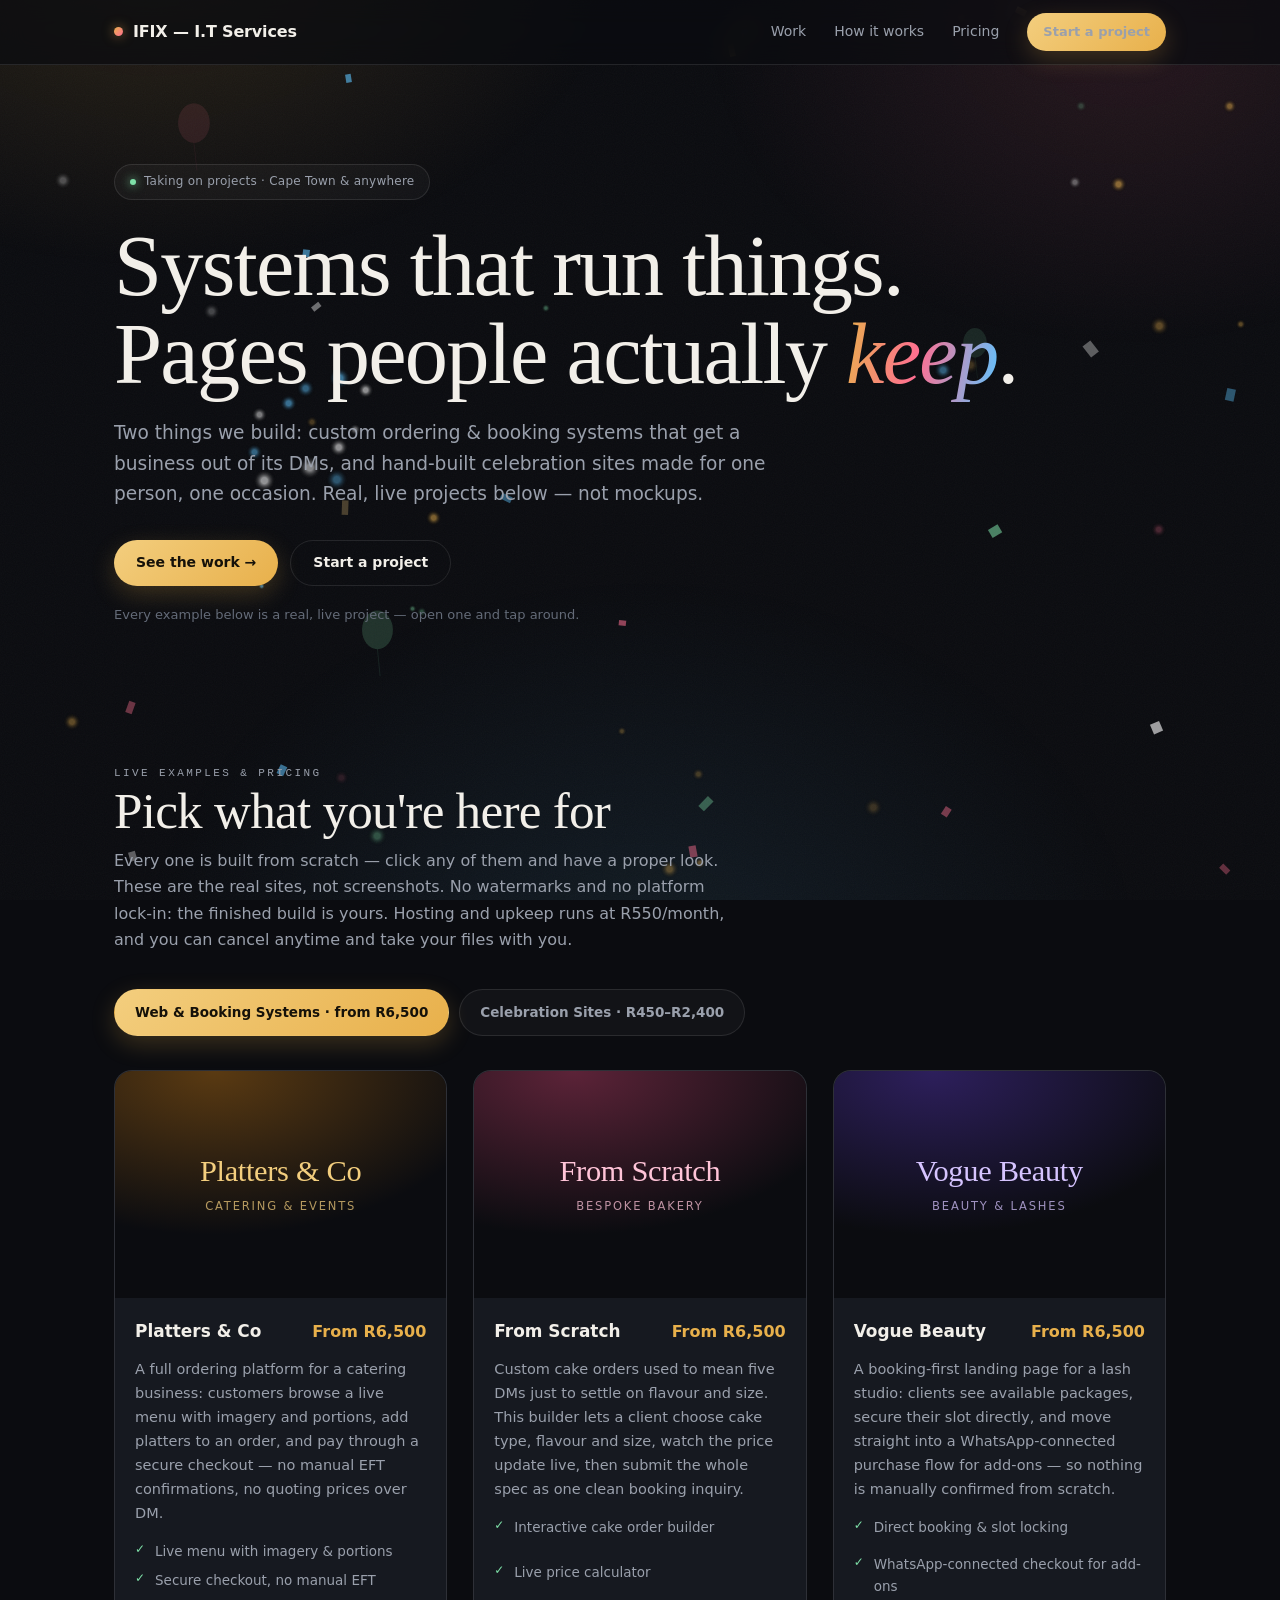
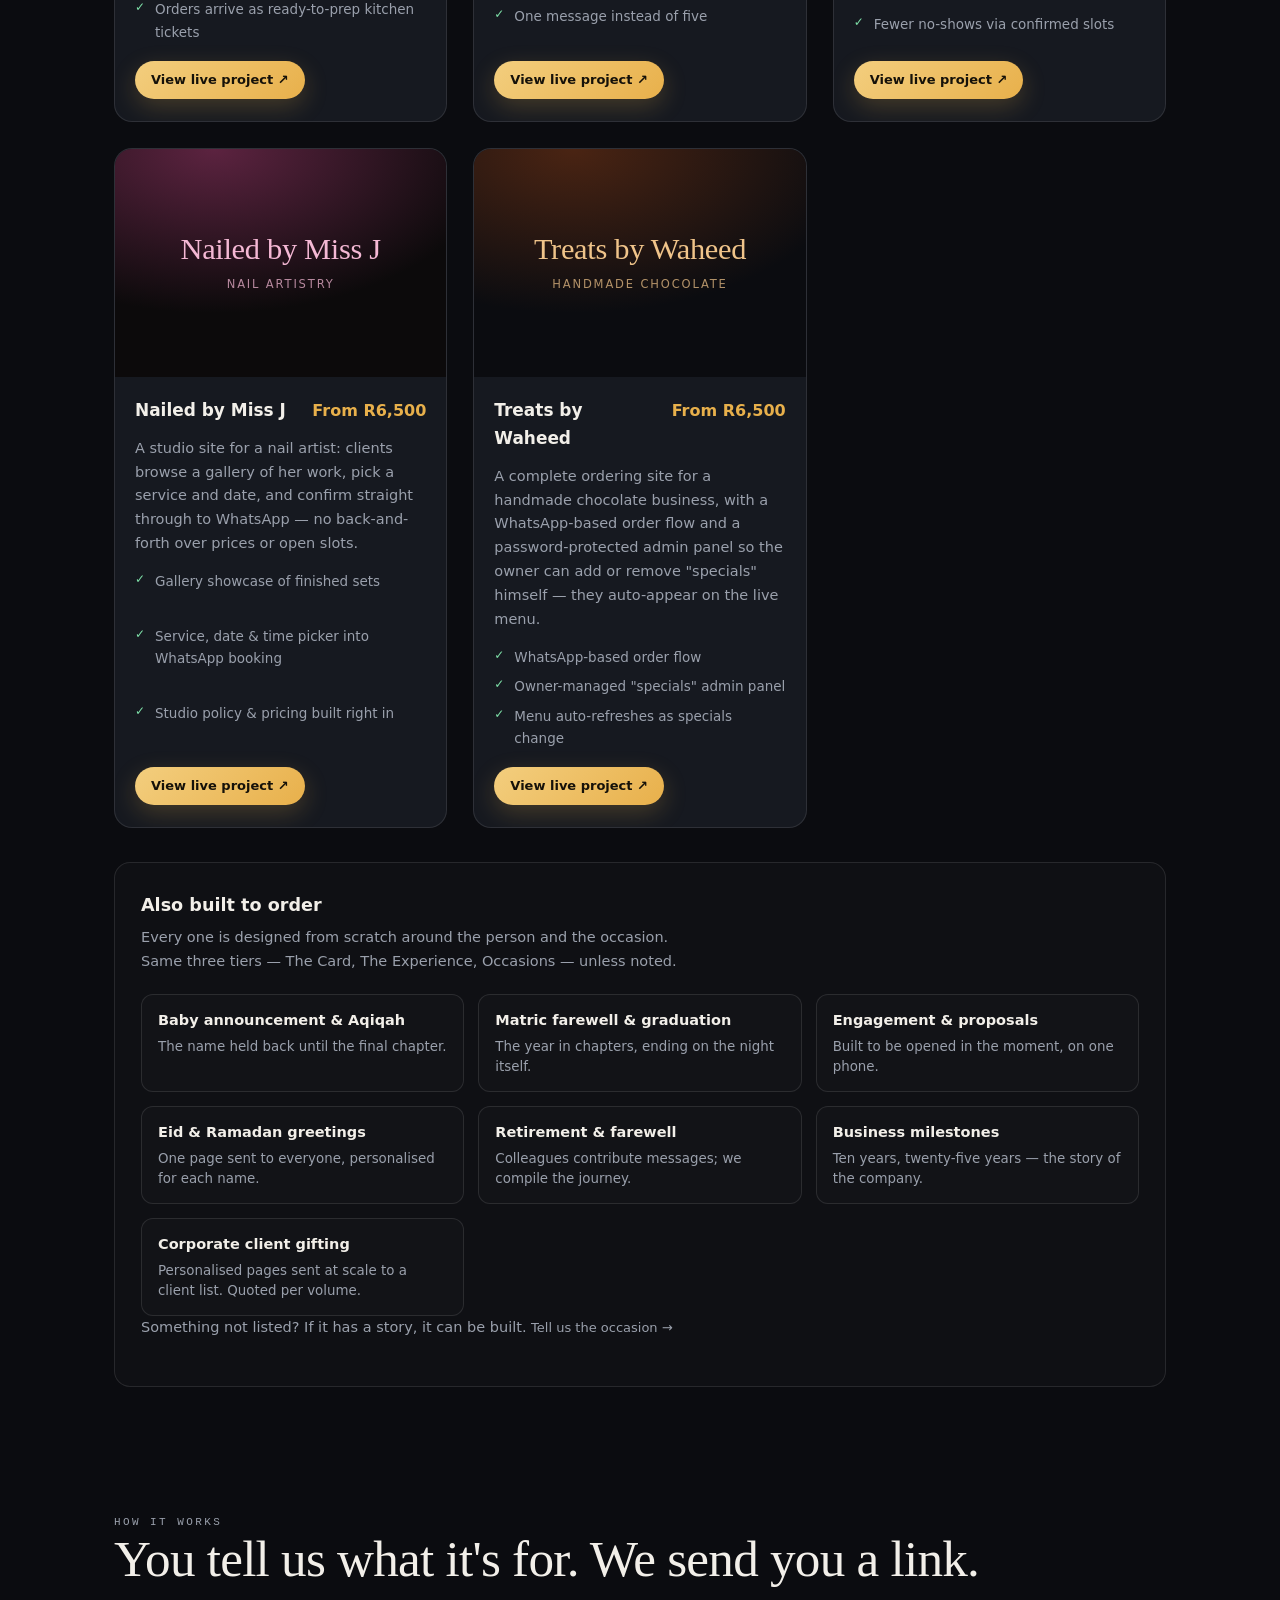
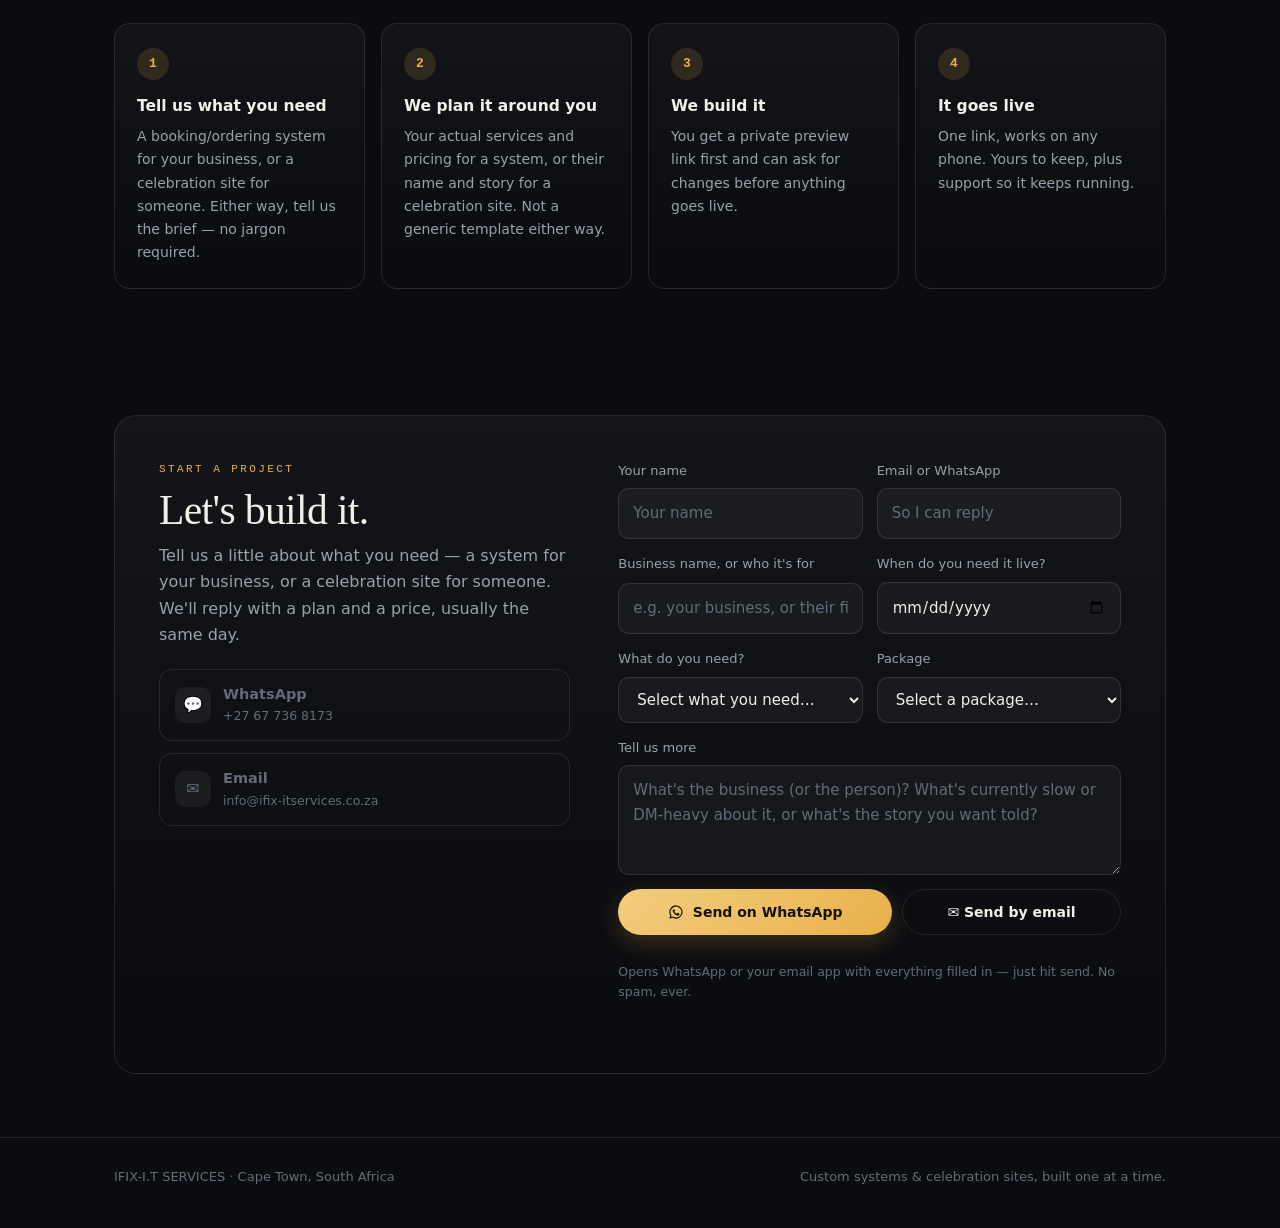
==== portfolio/index.html @ 73118251 "Rename index.html.html to index.html" ====
<!DOCTYPE html>
<html lang="en">
<head>
<meta charset="utf-8" />
<meta name="viewport" content="width=device-width, initial-scale=1, viewport-fit=cover" />
<title>Portfolio — Booking &amp; Ordering Systems | IFIX &#8212; I.T Services</title>
<meta name="description" content="Custom ordering &amp; booking systems, and hand-built digital celebration sites. Real, live projects. Cape Town &amp; anywhere." />
<meta name="theme-color" content="#0b0c10" />

<link rel="canonical" href="https://ifix-itservices.co.za/portfolio/" />
<meta name="robots" content="index, follow, max-snippet:-1, max-image-preview:large, max-video-preview:-1" />
<meta property="og:url" content="https://ifix-itservices.co.za/portfolio/" />
<meta property="og:site_name" content="IFIX - I.T Services" />
<meta property="og:locale" content="en_ZA" />
<meta property="og:image" content="https://ifix-itservices.co.za/images/og-portfolio.jpg" />
<meta property="og:image:width" content="1200" />
<meta property="og:image:height" content="630" />
<meta name="twitter:card" content="summary_large_image" />
<meta name="twitter:title" content="Portfolio — Booking &amp; Ordering Systems | IFIX - I.T Services" />
<meta name="twitter:description" content="Custom ordering/booking systems and hand-built celebration sites — real, live projects, not mockups." />
<meta name="twitter:image" content="https://ifix-itservices.co.za/images/og-portfolio.jpg" />
<meta property="og:type" content="website" />
<meta property="og:title" content="Portfolio — Booking &amp; Ordering Systems | IFIX &#8212; I.T Services" />
<meta property="og:description" content="Custom ordering/booking systems and hand-built celebration sites — real, live projects, not mockups." />
<meta name="twitter:card" content="summary_large_image" />

<style>
/* ============================================================
   PORTFOLIO — IFIX - I.T Services (web/booking systems + celebration sites)
   ============================================================ */

:root{
  --bg:      #0b0c10;
  --bg-2:    #121419;
  --panel:   #161920;
  --line:    rgba(255,255,255,.10);
  --text:    #f2efe9;
  --muted:   #9aa0ac;
  --faint:   #646b78;

  --accent:  #e8b04b;      /* warm gold  */
  --accent-2:#ff6f91;      /* pink       */
  --accent-3:#5ec4ff;      /* blue       */
  --accent-4:#7ee0a8;      /* mint       */

  --serif: "Iowan Old Style","Palatino Linotype",Palatino,Georgia,"Times New Roman",serif;
  --sans:  ui-sans-serif, system-ui, -apple-system, "Segoe UI", Roboto, "Helvetica Neue", Arial, sans-serif;
  --mono:  ui-monospace, "SF Mono", Menlo, Consolas, monospace;

  --ease:  cubic-bezier(.16,1,.3,1);
  --pad:   clamp(20px,5vw,72px);
  --maxw:  1180px;
}

*,*::before,*::after{ box-sizing:border-box }
html{ background:var(--bg); scroll-behavior:smooth; -webkit-text-size-adjust:100% }
body{
  margin:0; background:var(--bg); color:var(--text);
  font-family:var(--sans); font-size:16px; line-height:1.65;
  overflow-x:hidden;
  -webkit-font-smoothing:antialiased; -moz-osx-font-smoothing:grayscale;
}
img,svg,iframe{ display:block; max-width:100% }
a{ color:inherit; text-decoration:none }
button,input,textarea,select{ font:inherit; color:inherit }
::selection{ background:var(--accent); color:#151109 }

/* ---------- ambient ---------- */
.glowfield{
  position:fixed; inset:0; z-index:0; pointer-events:none;
  background:
    radial-gradient(760px 520px at 12% -6%,  rgba(232,176,75,.14), transparent 62%),
    radial-gradient(700px 520px at 88% 4%,   rgba(255,111,145,.11), transparent 60%),
    radial-gradient(820px 640px at 50% 108%, rgba(94,196,255,.09),  transparent 62%);
}
.grain{
  position:fixed; inset:0; z-index:0; pointer-events:none; opacity:.035;
  background-image:url("data:image/svg+xml;utf8,<svg xmlns='http://www.w3.org/2000/svg' width='160' height='160'><filter id='n'><feTurbulence type='fractalNoise' baseFrequency='.9' numOctaves='3'/></filter><rect width='160' height='160' filter='url(%23n)'/></svg>");
}
/* Looping celebration canvas.
   `contain:layout paint` + its own compositor layer means it can never trigger
   layout or paint on the page itself — scrolling stays perfectly smooth. */
#bgfx{
  position:fixed; inset:0; z-index:0; pointer-events:none;
  contain:layout paint; will-change:transform; transform:translateZ(0);
}

/* ---------- layout ---------- */
.wrap{ width:100%; max-width:var(--maxw); margin:0 auto; padding-inline:var(--pad) }
section{ position:relative; z-index:1 }

/* ---------- nav ---------- */
.nav{
  position:sticky; top:0; z-index:50;
  backdrop-filter:blur(12px); -webkit-backdrop-filter:blur(12px);
  background:rgba(11,12,16,.72); border-bottom:1px solid var(--line);
}
.nav .wrap{
  display:flex; align-items:center; justify-content:space-between;
  gap:16px; height:64px;
}
.logo{ display:flex; align-items:center; gap:10px; font-weight:600; letter-spacing:-.01em }
.logo .dot{
  width:9px; height:9px; border-radius:50%;
  background:linear-gradient(135deg,var(--accent),var(--accent-2));
  box-shadow:0 0 12px rgba(232,176,75,.6);
}
.nav nav{ display:flex; align-items:center; gap:clamp(10px,2.4vw,28px); min-width:0 }
.nav nav a{ font-size:14px; color:var(--muted); transition:color .2s; white-space:nowrap }
.nav nav a:hover{ color:var(--text) }
@media (max-width:720px){ .nav nav a.hide-sm{ display:none } }
/* very small phones: drop the text links, keep the CTA */
@media (max-width:430px){
  .nav nav a:not(.btn){ display:none }
  .nav .wrap{ height:58px }
  .logo{ font-size:14.5px }
  .btn.sm{ padding:0 14px }
}
/* the fixed ambient layers must never create scroll width */
.glowfield,.grain{ width:100vw; max-width:100%; overflow:hidden }

/* ---------- buttons ---------- */
.btn{
  display:inline-flex; align-items:center; justify-content:center; gap:9px;
  height:46px; padding:0 22px; border:0; border-radius:999px;
  font-size:14px; font-weight:600; cursor:pointer; white-space:nowrap;
  color:#151109; background:linear-gradient(135deg,#f3ce7e,var(--accent));
  box-shadow:0 8px 24px rgba(232,176,75,.22);
  transition:transform .22s var(--ease), box-shadow .22s var(--ease), filter .2s;
}
.btn:hover{ transform:translateY(-2px); box-shadow:0 14px 32px rgba(232,176,75,.3) }
.btn:active{ transform:translateY(0) }
.btn.ghost{
  color:var(--text); background:transparent; border:1px solid var(--line);
  box-shadow:none;
}
.btn.ghost:hover{ background:rgba(255,255,255,.05); border-color:rgba(255,255,255,.24) }
.btn.sm{ height:38px; padding:0 16px; font-size:13px }
.btn[disabled]{ opacity:.5; pointer-events:none }

/* ---------- hero ---------- */
.hero{ padding:clamp(56px,11vh,120px) 0 clamp(40px,7vh,80px) }
.pill{
  display:inline-flex; align-items:center; gap:8px; margin-bottom:22px;
  padding:7px 15px; border-radius:999px; border:1px solid var(--line);
  background:rgba(255,255,255,.03);
  font-size:12px; letter-spacing:.02em; color:var(--muted);
}
.pill i{
  width:6px; height:6px; border-radius:50%; background:var(--accent-4);
  box-shadow:0 0 10px var(--accent-4); animation:blip 2.4s ease-in-out infinite;
}
@keyframes blip{ 0%,100%{opacity:.5} 50%{opacity:1} }

h1{
  margin:0 0 20px; font-family:var(--serif); font-weight:400;
  font-size:clamp(2.5rem,7.4vw,5.4rem); line-height:1.02; letter-spacing:-.02em;
}
h1 em{
  font-style:italic;
  background:linear-gradient(100deg,var(--accent) 0%,var(--accent-2) 48%,var(--accent-3) 100%);
  -webkit-background-clip:text; background-clip:text; color:transparent;
}
.sub{ max-width:56ch; margin:0 0 30px; color:var(--muted); font-size:clamp(1rem,2.1vw,1.16rem) }
.hero-cta{ display:flex; gap:12px; flex-wrap:wrap; align-items:center }
.hero-note{ margin-top:18px; font-size:13px; color:var(--faint) }

/* ---------- section heads ---------- */
.shead{ margin-bottom:clamp(26px,4vh,44px) }
.kicker{
  margin:0 0 10px; font-family:var(--mono); font-size:11px;
  letter-spacing:.22em; text-transform:uppercase; color:var(--accent);
}
h2{
  margin:0 0 10px; font-family:var(--serif); font-weight:400;
  font-size:clamp(1.9rem,4.6vw,3.2rem); line-height:1.08; letter-spacing:-.015em;
}
.shead p{ margin:0; max-width:60ch; color:var(--muted) }

/* ---------- work grid ---------- */
.work{ padding:clamp(40px,7vh,80px) 0 }
.grid{
  display:grid; gap:clamp(16px,2.4vw,26px);
  grid-template-columns:repeat(auto-fit,minmax(280px,1fr));
}
.card{
  position:relative; display:flex; flex-direction:column;
  border:1px solid var(--line); border-radius:18px; overflow:hidden;
  background:var(--panel);
  transition:transform .35s var(--ease), border-color .35s, box-shadow .35s;
}
.card:hover{
  transform:translateY(-5px); border-color:rgba(255,255,255,.2);
  box-shadow:0 22px 50px rgba(0,0,0,.45);
}
.thumb{
  position:relative; aspect-ratio:16/11; overflow:hidden;
  display:grid; place-items:center; text-align:center; padding:22px;
}
.thumb .tt{
  font-family:var(--serif); font-size:clamp(1.3rem,3vw,1.9rem);
  line-height:1.15; letter-spacing:-.01em;
}
.thumb .ts{ margin-top:8px; font-size:11.5px; letter-spacing:.16em; text-transform:uppercase; opacity:.72 }
/* per-theme thumbnails */
.t-midnight{ background:radial-gradient(120% 100% at 30% 0%,#3b2a63,#0a0a12 70%); color:#f6e7bd }
.t-golden{
  background:linear-gradient(180deg,#2a1a4d 0%,#6b3268 34%,#e0656f 62%,#ffa15c 82%,#ffd98a 100%);
  color:#fff6e6;
}

.cbody{ padding:20px 20px 22px; display:flex; flex-direction:column; gap:12px; flex:1 }
.cbody h3{ margin:0; font-size:1.06rem; font-weight:600 }
.cbody p{ margin:0; color:var(--muted); font-size:14.5px }

/* price header on each card */
.chead{ display:flex; align-items:baseline; justify-content:space-between; gap:12px }
.cprice{
  font-family:var(--serif); font-size:1.85rem; line-height:1; white-space:nowrap;
  background:linear-gradient(135deg,#f3ce7e,var(--accent));
  -webkit-background-clip:text; background-clip:text; color:transparent;
}

/* what you get */
.cinc{ margin:2px 0 0; padding:0; list-style:none; display:grid; gap:7px; flex:1 }
.cinc li{ position:relative; padding-left:20px; font-size:13.5px; color:var(--muted) }
.cinc li::before{
  content:"✓"; position:absolute; left:0; top:0; color:var(--accent-4); font-size:12px;
}

/* featured card */
.card.feature{ border-color:rgba(232,176,75,.40) }
.card.feature .cbody{
  background:linear-gradient(180deg,rgba(232,176,75,.07),transparent 60%);
}
.cbadge{
  position:absolute; top:12px; right:12px; z-index:2;
  padding:5px 12px; border-radius:999px; font-size:11px; font-weight:600;
  color:#151109; background:linear-gradient(135deg,#f3ce7e,var(--accent));
  box-shadow:0 4px 14px rgba(0,0,0,.3);
}
.tags{ display:flex; flex-wrap:wrap; gap:6px }
.tag{
  font-size:11px; padding:4px 10px; border-radius:999px;
  border:1px solid var(--line); color:var(--faint);
}
.cfoot{ display:flex; gap:14px; align-items:center; margin-top:6px; flex-wrap:wrap }
.tlink{
  font-size:13px; font-weight:500; color:var(--muted);
  transition:color .2s var(--ease);
}
.tlink:hover{ color:var(--accent) }

/* emerald thumbnail */
.occasions{ margin-top:34px; padding:28px 26px 26px; border:1px solid var(--line,#23262d);
  border-radius:16px; background:rgba(255,255,255,.02) }
.occasions h3{ margin:0 0 6px; font-size:1.1rem; font-weight:650 }
.occasions > p{ margin:0 0 20px; color:var(--muted); font-size:14.5px; max-width:62ch }
.occ-grid{ display:grid; grid-template-columns:repeat(3,1fr); gap:14px }
@media (max-width:900px){ .occ-grid{ grid-template-columns:1fr 1fr } }
@media (max-width:620px){ .occ-grid{ grid-template-columns:1fr } }
.occ{ padding:14px 16px; border:1px solid var(--line,#23262d); border-radius:12px;
  background:rgba(255,255,255,.015); transition:border-color .25s ease, transform .25s ease }
.occ:hover{ border-color:#c9a227; transform:translateY(-2px) }
.occ b{ display:block; font-size:14.5px; font-weight:600; margin-bottom:4px }
.occ span{ display:block; color:var(--muted); font-size:13.4px; line-height:1.5 }
.occ-note{ margin:20px 0 0; font-size:14px; color:var(--muted) }

.t-journey{
  background:linear-gradient(165deg,#0a1620 0%,#123044 40%,#2c6b7a 68%,#e8d9a8 100%);
  color:#eaf4f2;
}
.t-tribute{
  background:radial-gradient(120% 100% at 30% 0%,#2b2f45,#0a0b10 74%);
  color:#dfe4f0;
}

.t-nikah{
  background:linear-gradient(165deg,#0d1f1a 0%,#123a2e 38%,#1f5c46 62%,#c9a227 100%);
  color:#f7ecd2;
}

.t-emerald{
  background:radial-gradient(120% 100% at 30% 0%,#14584a,#05201c 72%);
  color:#f0d79a;
}

/* web/booking-system case thumbnails */
.t-platters{ background:radial-gradient(120% 100% at 30% 0%,#5a3a12,#0b0c10 72%); color:#f3ce7e }
.t-scratch{  background:radial-gradient(120% 100% at 30% 0%,#5c2338,#0b0c10 72%); color:#ffc4d8 }
.t-vogue{    background:radial-gradient(120% 100% at 30% 0%,#2d1f5c,#0b0c10 72%); color:#d6c4ff }
.t-nailedbymissj{ background:radial-gradient(120% 100% at 30% 0%,#5c2340,#0c0a0b 72%); color:#f4b8d4 }
.t-waheed{   background:radial-gradient(120% 100% at 30% 0%,#4a2413,#0b0c10 72%); color:#f0c48a }

/* price badge used on custom-quote cards (no fixed number) */
.cprice.quote{ font-family:var(--sans); font-size:1rem; font-weight:600; -webkit-text-fill-color:initial; background:none; color:var(--accent) }

/* ---------- work filter tabs ---------- */
.filters{ display:flex; gap:10px; flex-wrap:wrap; margin:26px 0 34px }
.ftab{
  padding:11px 20px; border-radius:999px; border:1px solid var(--line);
  background:rgba(255,255,255,.03); color:var(--muted);
  font-size:13.5px; font-weight:600; cursor:pointer;
  transition:all .25s var(--ease);
}
.ftab:hover{ border-color:rgba(255,255,255,.24); color:var(--text) }
.ftab.active{
  color:#151109; border-color:transparent;
  background:linear-gradient(135deg,#f3ce7e,var(--accent));
  box-shadow:0 8px 24px rgba(232,176,75,.22);
}
.workgroup{ display:none }
.workgroup.active{ display:block }

/* ---------- how ---------- */
.how{ padding:clamp(40px,7vh,80px) 0 }
.steps{ display:grid; gap:16px; grid-template-columns:repeat(auto-fit,minmax(230px,1fr)) }
.step{
  padding:24px 22px; border:1px solid var(--line); border-radius:16px;
  background:linear-gradient(180deg,rgba(255,255,255,.035),transparent);
}
.step b{
  display:grid; place-items:center; width:32px; height:32px; margin-bottom:14px;
  border-radius:50%; font-family:var(--mono); font-size:13px;
  background:rgba(232,176,75,.14); color:var(--accent);
}
.step h4{ margin:0 0 6px; font-size:15.5px }
.step p{ margin:0; color:var(--muted); font-size:14px }

/* ---------- pricing ---------- */
.pricing{ padding:clamp(40px,7vh,80px) 0 }
.tiers{ display:grid; gap:16px; grid-template-columns:repeat(auto-fit,minmax(250px,1fr)) }
.tier{
  position:relative; padding:26px 24px; border-radius:18px;
  border:1px solid var(--line); background:var(--panel);
  display:flex; flex-direction:column; gap:14px;
}
.tier.feature{
  border-color:rgba(232,176,75,.42);
  background:linear-gradient(180deg,rgba(232,176,75,.07),var(--panel) 60%);
}
.tier .badge{
  position:absolute; top:-11px; left:24px; padding:4px 12px; border-radius:999px;
  font-size:11px; font-weight:600; color:#151109;
  background:linear-gradient(135deg,#f3ce7e,var(--accent));
}
.tier h3{ margin:0; font-size:1.02rem; font-weight:600 }
.price{ font-family:var(--serif); font-size:2.5rem; line-height:1 }
.price small{ font-size:.95rem; color:var(--muted); font-family:var(--sans) }
.tier ul{ margin:0; padding:0; list-style:none; display:grid; gap:9px; flex:1 }
.tier li{ position:relative; padding-left:22px; font-size:14px; color:var(--muted) }
.tier li::before{
  content:"✓"; position:absolute; left:0; top:0; color:var(--accent-4); font-size:13px;
}
.note{ margin-top:16px; font-size:13px; color:var(--faint) }

/* ---------- contact ---------- */
.contact{ padding:clamp(40px,7vh,90px) 0 }
.cbox{
  display:grid; gap:clamp(24px,4vw,48px); align-items:start;
  grid-template-columns:1fr; padding:clamp(24px,4vw,44px);
  border:1px solid var(--line); border-radius:22px;
  background:linear-gradient(180deg,rgba(255,255,255,.04),transparent);
}
@media (min-width:880px){ .cbox{ grid-template-columns:.9fr 1.1fr } }

form{ display:grid; gap:14px }
.row2{ display:grid; gap:14px; grid-template-columns:1fr }
@media (min-width:560px){ .row2{ grid-template-columns:1fr 1fr } }
label{ display:grid; gap:7px; font-size:13px; color:var(--muted) }
input,select,textarea{
  width:100%; padding:12px 14px; border-radius:11px;
  background:rgba(255,255,255,.04); border:1px solid var(--line);
  color:var(--text); outline:none; font-size:15px;
  transition:border-color .2s, background .2s, box-shadow .2s;
}
textarea{ min-height:110px; resize:vertical }
input:focus,select:focus,textarea:focus{
  border-color:rgba(232,176,75,.6); background:rgba(255,255,255,.06);
  box-shadow:0 0 0 3px rgba(232,176,75,.14);
}
input::placeholder,textarea::placeholder{ color:var(--faint) }
select option{ background:#161920; color:var(--text) }
.hp{ position:absolute; left:-9999px; opacity:0; height:0; width:0 }
.formnote{ font-size:12.5px; color:var(--faint) }
.send-row{ display:grid; gap:10px; grid-template-columns:1fr }
@media (min-width:480px){ .send-row{ grid-template-columns:1.25fr 1fr } }
.send-row .btn{ width:100% }
.send-row .btn svg{ flex:0 0 auto }
.ok{
  padding:14px 16px; border-radius:12px; font-size:14.5px;
  border:1px solid rgba(126,224,168,.34); background:rgba(126,224,168,.10);
  color:#bff3d5;
}
.err{
  padding:12px 14px; border-radius:12px; font-size:14px;
  border:1px solid rgba(255,111,145,.34); background:rgba(255,111,145,.10);
  color:#ffc4d2;
}

.clinks{ display:grid; gap:12px; margin-top:20px }
.clink{
  display:flex; align-items:center; gap:12px; padding:13px 15px;
  border:1px solid var(--line); border-radius:13px;
  transition:border-color .25s, background .25s, transform .25s var(--ease);
}
.clink:hover{ border-color:rgba(255,255,255,.24); background:rgba(255,255,255,.04); transform:translateX(3px) }
.clink b{ display:block; font-size:14.5px; font-weight:600 }
.clink span{ display:block; font-size:12.5px; color:var(--faint) }
.clink .ic{
  display:grid; place-items:center; width:36px; height:36px; flex:0 0 36px;
  border-radius:10px; background:rgba(255,255,255,.05); font-size:16px;
}

/* ---------- footer ---------- */
footer{
  border-top:1px solid var(--line); padding:28px 0 40px;
  color:var(--faint); font-size:13px;
}
footer .wrap{ display:flex; gap:14px; justify-content:space-between; flex-wrap:wrap }

/* ---------- reveal on scroll ---------- */
[data-r]{ opacity:0; transform:translateY(22px) }
[data-r].in{
  opacity:1; transform:none;
  transition:opacity .8s var(--ease), transform .9s var(--ease);
}

@media (prefers-reduced-motion:reduce){
  *,*::before,*::after{
    animation-duration:.001ms !important; transition-duration:.001ms !important;
    scroll-behavior:auto !important;
  }
  [data-r]{ opacity:1 !important; transform:none !important }
}

/* ---------- mobile: two cards per row, trimmed ----------
   11 cards at 640px each = ~8 screens before the enquiry form.
   Two per row with the feature list collapsed cuts that roughly in half
   while keeping the image, name and price - the parts that sell. */
@media (max-width:620px){
  .grid{ grid-template-columns:1fr 1fr; gap:10px }
  .thumb{ aspect-ratio:4/3; padding:10px }
  .tt{ font-size:14px; line-height:1.15 }
  .ts{ font-size:8.5px; letter-spacing:.05em; line-height:1.3 }
  .cbody{ padding:12px 12px 14px; gap:8px }
  .cbody h3{ font-size:14px; line-height:1.25 }
  .cbody p{ display:none }          /* description hidden - detail is one tap away */
  .cinc{ display:none }             /* feature list hidden at this width */
  .chead{ flex-direction:column; align-items:flex-start; gap:2px }
  .cprice{ font-size:15px }
  .cfoot{ padding-top:2px }
  .cfoot .btn.sm{ width:100%; justify-content:center; padding:0 10px; font-size:12px }
  .cfoot .tlink{ font-size:12px }
}
/* very narrow phones: keep two up but tighten further */
@media (max-width:380px){
  .grid{ gap:8px }
  .cbody{ padding:10px 10px 12px }
  .tt{ font-size:13.5px }
  .cbody h3{ font-size:13px }
  .cprice{ font-size:14px }
}

</style>
<link rel="icon" href="data:image/svg+xml,<svg xmlns='http://www.w3.org/2000/svg' viewBox='0 0 100 100'><text y='.9em' font-size='90'>✦</text></svg>">
</head>
<body>

<div class="glowfield"></div>
<div class="grain"></div>

<!-- ================= NAV ================= -->
<header class="nav">
  <div class="wrap">
    <a class="logo" href="#top"><span class="dot"></span> IFIX &#8212; I.T&nbsp;Services</a>
    <nav>
      <a href="#work">Work</a>
      <a href="#how" class="hide-sm">How it works</a>
      <a href="#work" class="hide-sm">Pricing</a>
      <a class="btn sm" href="#contact">Start a project</a>
    </nav>
  </div>
</header>

<!-- ================= HERO ================= -->
<section class="hero" id="top">
  <div class="wrap">
    <span class="pill" data-r><i></i> Taking on projects · Cape Town &amp; anywhere</span>
    <h1 data-r>Systems that run things.<br>Pages people actually <em>keep</em>.</h1>
    <p class="sub" data-r>
      Two things we build: custom ordering &amp; booking systems that get a
      business out of its DMs, and hand-built celebration sites made for one
      person, one occasion. Real, live projects below — not mockups.
    </p>
    <div class="hero-cta" data-r>
      <a class="btn" href="#work">See the work →</a>
      <a class="btn ghost" href="#contact">Start a project</a>
    </div>
    <p class="hero-note" data-r>Every example below is a real, live project — open one and tap around.</p>
  </div>
</section>

<!-- ================= WORK ================= -->
<section class="work" id="work">
  <div class="wrap">
    <div class="shead" data-r>
      <p class="kicker">Live examples &amp; pricing</p>
      <h2>Pick what you're here for</h2>
      <p>Every one is built from scratch — click any of them and have a proper
         look. These are the real sites, not screenshots. No watermarks and no
         platform lock-in: the finished build is yours. Hosting and upkeep runs
         at R550/month, and you can cancel anytime and take your files with you.</p>
    </div>

    <div class="filters" role="tablist" aria-label="Portfolio category">
      <button class="ftab active" data-target="web" type="button">Web &amp; Booking Systems &#183; from R6,500</button>
      <button class="ftab" data-target="birthday" type="button">Celebration Sites &#183; R450&#8211;R2,400</button>
    </div>

    <div class="workgroup active" id="work-web">
    <div class="grid">

      <article class="card" data-r>
        <div class="thumb t-platters">
          <div>
            <div class="tt">Platters &amp; Co</div>
            <div class="ts">Catering &amp; Events</div>
          </div>
        </div>
        <div class="cbody">
          <div class="chead">
            <h3>Platters &amp; Co</h3>
            <span class="cprice quote">From R6,500</span>
          </div>
          <p>A full ordering platform for a catering business: customers browse
             a live menu with imagery and portions, add platters to an order,
             and pay through a secure checkout — no manual EFT confirmations,
             no quoting prices over DM.</p>
          <ul class="cinc">
            <li>Live menu with imagery &amp; portions</li>
            <li>Secure checkout, no manual EFT</li>
            <li>Orders arrive as ready-to-prep kitchen tickets</li>
          </ul>
          <div class="cfoot">
            <a class="btn sm" href="https://plattersandco.netlify.app/" target="_blank" rel="noopener">View live project ↗</a>
          </div>
        </div>
      </article>

      <article class="card" data-r>
        <div class="thumb t-scratch">
          <div>
            <div class="tt">From Scratch</div>
            <div class="ts">Bespoke Bakery</div>
          </div>
        </div>
        <div class="cbody">
          <div class="chead">
            <h3>From Scratch</h3>
            <span class="cprice quote">From R6,500</span>
          </div>
          <p>Custom cake orders used to mean five DMs just to settle on
             flavour and size. This builder lets a client choose cake type,
             flavour and size, watch the price update live, then submit the
             whole spec as one clean booking inquiry.</p>
          <ul class="cinc">
            <li>Interactive cake order builder</li>
            <li>Live price calculator</li>
            <li>One message instead of five</li>
          </ul>
          <div class="cfoot">
            <a class="btn sm" href="https://fromscratch-prototype.netlify.app/" target="_blank" rel="noopener">View live project ↗</a>
          </div>
        </div>
      </article>

      <article class="card" data-r>
        <div class="thumb t-vogue">
          <div>
            <div class="tt">Vogue Beauty</div>
            <div class="ts">Beauty &amp; Lashes</div>
          </div>
        </div>
        <div class="cbody">
          <div class="chead">
            <h3>Vogue Beauty</h3>
            <span class="cprice quote">From R6,500</span>
          </div>
          <p>A booking-first landing page for a lash studio: clients see
             available packages, secure their slot directly, and move
             straight into a WhatsApp-connected purchase flow for add-ons —
             so nothing is manually confirmed from scratch.</p>
          <ul class="cinc">
            <li>Direct booking &amp; slot locking</li>
            <li>WhatsApp-connected checkout for add-ons</li>
            <li>Fewer no-shows via confirmed slots</li>
          </ul>
          <div class="cfoot">
            <a class="btn sm" href="https://voguebeauty.netlify.app/" target="_blank" rel="noopener">View live project ↗</a>
          </div>
        </div>
      </article>

      <article class="card" data-r>
        <div class="thumb t-nailedbymissj">
          <div>
            <div class="tt">Nailed by Miss J</div>
            <div class="ts">Nail Artistry</div>
          </div>
        </div>
        <div class="cbody">
          <div class="chead">
            <h3>Nailed by Miss J</h3>
            <span class="cprice quote">From R6,500</span>
          </div>
          <p>A studio site for a nail artist: clients browse a gallery of
             her work, pick a service and date, and confirm straight through
             to WhatsApp — no back-and-forth over prices or open slots.</p>
          <ul class="cinc">
            <li>Gallery showcase of finished sets</li>
            <li>Service, date &amp; time picker into WhatsApp booking</li>
            <li>Studio policy &amp; pricing built right in</li>
          </ul>
          <div class="cfoot">
            <a class="btn sm" href="https://jesslyn-vert.vercel.app/" target="_blank" rel="noopener">View live project ↗</a>
          </div>
        </div>
      </article>

      <article class="card" data-r>
        <div class="thumb t-waheed">
          <div>
            <div class="tt">Treats by Waheed</div>
            <div class="ts">Handmade Chocolate</div>
          </div>
        </div>
        <div class="cbody">
          <div class="chead">
            <h3>Treats by Waheed</h3>
            <span class="cprice quote">From R6,500</span>
          </div>
          <p>A complete ordering site for a handmade chocolate business, with
             a WhatsApp-based order flow and a password-protected admin panel
             so the owner can add or remove "specials" himself — they
             auto-appear on the live menu.</p>
          <ul class="cinc">
            <li>WhatsApp-based order flow</li>
            <li>Owner-managed "specials" admin panel</li>
            <li>Menu auto-refreshes as specials change</li>
          </ul>
          <div class="cfoot">
            <a class="btn sm" href="work/treats-by-waheed/index.html" target="_blank" rel="noopener">View live project ↗</a>
          </div>
        </div>
      </article>

    </div>
    </div>

    <div class="workgroup" id="work-birthday">
    <div class="grid">

      <article class="card" data-r>
        <div class="thumb t-golden">
          <div>
            <div class="tt">Golden Hour</div>
            <div class="ts">Single page · Scroll</div>
          </div>
        </div>
        <div class="cbody">
          <div class="chead">
            <h3>The Card</h3>
            <span class="cprice">R450</span>
          </div>
          <p>One page, no clicking — just scroll. The sky travels from dawn to a
             starry night as the wish unfolds, and the candle goes out along the way.</p>
          <ul class="cinc">
            <li>A single scrolling page</li>
            <li>Their name &amp; your message</li>
            <li>Animation, confetti &amp; music</li>
            <li>Live link within 48 hours</li>
          </ul>
          <div class="cfoot">
            <a class="btn sm" href="work/goldenhour/index.html" target="_blank" rel="noopener">Open demo ↗</a>
            <a class="tlink" href="#contact">Order this →</a>
          </div>
        </div>
      </article>

      <article class="card feature" data-r>
        <span class="cbadge">Most popular</span>
        <div class="thumb t-midnight">
          <div>
            <div class="tt">A Year Around the Sun</div>
            <div class="ts">Midnight &amp; Gold</div>
          </div>
        </div>
        <div class="cbody">
          <div class="chead">
            <h3>The Experience</h3>
            <span class="cprice">R950</span>
          </div>
          <p>Five chapters you click through: a constellation you light star by
             star, and candles you blow out with your actual breath.</p>
          <ul class="cinc">
            <li>Five-page click-through journey</li>
            <li>Up to 5 of your photos</li>
            <li>Interactive cake, gift or letter</li>
            <li>Custom colours &amp; wording</li>
            <li>One round of changes</li>
          </ul>
          <div class="cfoot">
            <a class="btn sm" href="work/midnight/index.html" target="_blank" rel="noopener">Open demo ↗</a>
            <a class="tlink" href="#contact">Order this →</a>
          </div>
        </div>
      </article>

      <article class="card" data-r>
        <div class="thumb t-emerald">
          <div>
            <div class="tt">The Emerald Years</div>
            <div class="ts">Emerald &amp; Brass</div>
          </div>
        </div>
        <div class="cbody">
          <div class="chead">
            <h3>Occasions</h3>
            <span class="cprice">R1,800</span>
          </div>
          <p>For the big ones. A monogram crest, a timeline of the years, glasses
             that clink, and the evening's programme — built around your occasion.</p>
          <ul class="cinc">
            <li>Weddings &amp; anniversaries</li>
            <li>Memorial &amp; tribute pages</li>
            <li>Corporate &amp; client gifting</li>
            <li>Unlimited photos &amp; sections</li>
            <li>Custom domain setup</li>
            <li>Written together with you</li>
          </ul>
          <div class="cfoot">
            <a class="btn sm" href="work/emerald/index.html" target="_blank" rel="noopener">Open demo ↗</a>
            <a class="tlink" href="#contact">Enquire →</a>
          </div>
        </div>
      </article>

      <article class="card" data-r>
        <div class="thumb t-nikah">
          <div>
            <div class="tt">The Nikah Suite</div>
            <div class="ts">Concept &#183; Invitation &amp; keepsake</div>
          </div>
        </div>
        <div class="cbody">
          <div class="chead">
            <h3>Nikah &amp; Walima</h3>
            <span class="cprice">From R2,400</span>
          </div>
          <p>A private invitation that becomes a keepsake. Guests open a link,
             read the couple&#39;s story chapter by chapter, RSVP straight through
             WhatsApp &#8212; and after the day, the same page turns into the
             photo album everyone was sent.</p>
          <ul class="cinc">
            <li>Bespoke calligraphy title &amp; monogram</li>
            <li>Chapter journey: the story, the families, the day</li>
            <li>WhatsApp RSVP with live guest count</li>
            <li>Venue map, programme &amp; dress code</li>
            <li>Converts to a photo keepsake after the event</li>
            <li>Custom domain for the couple</li>
          </ul>
          <div class="cfoot">
            <a class="tlink" href="#contact">Enquire &#8594;</a>
          </div>
        </div>
      </article>

      <article class="card" data-r>
        <div class="thumb t-journey">
          <div>
            <div class="tt">The Journey</div>
            <div class="ts">Concept &#183; Send-off &amp; return</div>
          </div>
        </div>
        <div class="cbody">
          <div class="chead">
            <h3>Umrah &amp; Hajj</h3>
            <span class="cprice">From R1,200</span>
          </div>
          <p>Two pages, one link. Before they leave, family and friends add their
             duas and well-wishes to a page that fills up as the date approaches.
             When they return, the same link becomes the album of the journey.</p>
          <ul class="cinc">
            <li>Duas &amp; messages wall, added via WhatsApp</li>
            <li>Countdown to departure</li>
            <li>Return chapter for photos &amp; reflections</li>
            <li>Stays online as a permanent keepsake</li>
          </ul>
          <div class="cfoot">
            <a class="tlink" href="#contact">Enquire &#8594;</a>
          </div>
        </div>
      </article>

      <article class="card" data-r>
        <div class="thumb t-tribute">
          <div>
            <div class="tt">In Memory</div>
            <div class="ts">Concept &#183; Tribute page</div>
          </div>
        </div>
        <div class="cbody">
          <div class="chead">
            <h3>Memorial &amp; Tribute</h3>
            <span class="cprice">From R1,500</span>
          </div>
          <p>A quiet, permanent page for someone who has passed. No animation,
             no confetti &#8212; just their life told properly, and space for the
             people who loved them to add a memory whenever they want to.</p>
          <ul class="cinc">
            <li>A life in chapters, written with the family</li>
            <li>Photo gallery &amp; favourite passages</li>
            <li>Open memory wall for family and friends</li>
            <li>Private link or public, your choice</li>
            <li>Hosted permanently, never taken down</li>
          </ul>
          <div class="cfoot">
            <a class="tlink" href="#contact">Enquire &#8594;</a>
          </div>
        </div>
      </article>

    </div>
    </div>

    <div class="occasions" data-r>
      <h3>Also built to order</h3>
      <p>Every one is designed from scratch around the person and the occasion.
         Same three tiers &#8212; The Card, The Experience, Occasions &#8212; unless noted.</p>
      <div class="occ-grid">
        <div class="occ"><b>Baby announcement &amp; Aqiqah</b><span>The name held back until the final chapter.</span></div>
        <div class="occ"><b>Matric farewell &amp; graduation</b><span>The year in chapters, ending on the night itself.</span></div>
        <div class="occ"><b>Engagement &amp; proposals</b><span>Built to be opened in the moment, on one phone.</span></div>
        <div class="occ"><b>Eid &amp; Ramadan greetings</b><span>One page sent to everyone, personalised for each name.</span></div>
        <div class="occ"><b>Retirement &amp; farewell</b><span>Colleagues contribute messages; we compile the journey.</span></div>
        <div class="occ"><b>Business milestones</b><span>Ten years, twenty-five years &#8212; the story of the company.</span></div>
        <div class="occ"><b>Corporate client gifting</b><span>Personalised pages sent at scale to a client list. Quoted per volume.</span></div>
      </div>
      <p class="occ-note">Something not listed? If it has a story, it can be built.
         <a class="tlink" href="#contact">Tell us the occasion &#8594;</a></p>
    </div>

  </div>
</section>

<!-- ================= HOW ================= -->
<section class="how" id="how">
  <div class="wrap">
    <div class="shead" data-r>
      <p class="kicker">How it works</p>
      <h2>You tell us what it's for. We send you a link.</h2>
    </div>
    <div class="steps">
      <div class="step" data-r>
        <b>1</b>
        <h4>Tell us what you need</h4>
        <p>A booking/ordering system for your business, or a celebration site
           for someone. Either way, tell us the brief — no jargon required.</p>
      </div>
      <div class="step" data-r>
        <b>2</b>
        <h4>We plan it around you</h4>
        <p>Your actual services and pricing for a system, or their name and
           story for a celebration site. Not a generic template either way.</p>
      </div>
      <div class="step" data-r>
        <b>3</b>
        <h4>We build it</h4>
        <p>You get a private preview link first and can ask for changes before
           anything goes live.</p>
      </div>
      <div class="step" data-r>
        <b>4</b>
        <h4>It goes live</h4>
        <p>One link, works on any phone. Yours to keep, plus support so it
           keeps running.</p>
      </div>
    </div>
  </div>
</section>

<!-- ================= CONTACT ================= -->
<section class="contact" id="contact">
  <div class="wrap">
    <div class="cbox">

      <div data-r>
        <p class="kicker">Start a project</p>
        <h2 style="font-size:clamp(1.7rem,4vw,2.6rem)">Let&#39;s build it.</h2>
        <p style="color:var(--muted);margin:0">
          Tell us a little about what you need — a system for your business,
          or a celebration site for someone. We'll reply with a plan and a
          price, usually the same day.
        </p>

        <div class="clinks">
          <a class="clink" id="waLink" href="#" target="_blank" rel="noopener">
            <span class="ic">💬</span>
            <span><b>WhatsApp</b><span>Fastest reply</span></span>
          </a>
          <a class="clink" id="mailLink" href="#">
            <span class="ic">✉️</span>
            <span><b>Email</b><span>Send us the details</span></span>
          </a>
        </div>
      </div>

      <div data-r>
        <!-- Sends via WhatsApp or email — no server required, works anywhere -->
        <form id="enquiryForm" novalidate>
          <div class="row2">
            <label>Your name
              <input name="name" placeholder="Your name" autocomplete="name" />
            </label>
            <label>Email or WhatsApp
              <input name="contact" placeholder="So I can reply" />
            </label>
          </div>

          <div class="row2">
            <label>Business name, or who it's for
              <input name="recipient" placeholder="e.g. your business, or their first name" />
            </label>
            <label>When do you need it live?
              <input name="date" type="date" />
            </label>
          </div>

          <div class="row2">
            <label>What do you need?
              <select name="occasion">
                <option selected disabled value="">Select what you need&#8230;</option>
                <optgroup label="For a business">
                  <option>Website</option>
                  <option>Booking / appointment system</option>
                  <option>Ordering / e-commerce system</option>
                  <option>Custom web app</option>
                  <option>Corporate client gifting</option>
                  <option>Business milestone page</option>
                </optgroup>
                <optgroup label="Celebration site">
                  <option>Birthday</option>
                  <option>Nikah &amp; Walima</option>
                  <option>Wedding / anniversary</option>
                  <option>Engagement / proposal</option>
                  <option>Umrah &amp; Hajj</option>
                  <option>Baby announcement / Aqiqah</option>
                  <option>Matric farewell / graduation</option>
                  <option>Eid &amp; Ramadan greeting</option>
                  <option>Memorial &amp; tribute</option>
                  <option>Retirement &amp; farewell</option>
                  <option>Other occasion</option>
                </optgroup>
                <option>Not sure yet</option>
              </select>
            </label>
            <label>Package
              <select name="package">
                <option selected disabled value="">Select a package&#8230;</option>
                <option>Web / booking system &#8212; from R6,500</option>
                <option>The Card &#8212; R450</option>
                <option>The Experience &#8212; R950</option>
                <option>Occasions &#8212; R1,800</option>
                <option>Nikah &amp; Walima &#8212; from R2,400</option>
                <option>Umrah &amp; Hajj &#8212; from R1,200</option>
                <option>Memorial &amp; Tribute &#8212; from R1,500</option>
                <option>Not sure yet</option>
              </select>
            </label>
          </div>

          <label>Tell us more
            <textarea name="about" placeholder="What's the business (or the person)? What's currently slow or DM-heavy about it, or what's the story you want told?"></textarea>
          </label>

          <div class="send-row">
            <button class="btn" type="button" id="sendWa">
              <svg width="16" height="16" viewBox="0 0 24 24" fill="currentColor" aria-hidden="true">
                <path d="M12 2a10 10 0 0 0-8.6 15.1L2 22l5-1.3A10 10 0 1 0 12 2Zm0 18.2a8.2 8.2 0 0 1-4.2-1.2l-.3-.2-3 .8.8-2.9-.2-.3A8.2 8.2 0 1 1 12 20.2Zm4.5-6.1c-.2-.1-1.5-.7-1.7-.8s-.4-.1-.5.1-.6.8-.8 1-.3.2-.5.1a6.7 6.7 0 0 1-3.3-2.9c-.2-.4.2-.4.6-1.2a.4.4 0 0 0 0-.4l-.7-1.7c-.2-.4-.4-.4-.5-.4h-.5a.9.9 0 0 0-.7.3 2.8 2.8 0 0 0-.9 2.1 4.9 4.9 0 0 0 1 2.6 11.2 11.2 0 0 0 4.3 3.8c1.6.6 2.2.7 3 .6a2.5 2.5 0 0 0 1.7-1.2 2.1 2.1 0 0 0 .1-1.2c0-.1-.2-.2-.4-.3Z"/>
              </svg>
              Send on WhatsApp
            </button>
            <button class="btn ghost" type="button" id="sendMail">
              ✉️ Send by email
            </button>
          </div>
          <p class="formnote">
            Opens WhatsApp or your email app with everything filled in — just hit send.
            No spam, ever.
          </p>
          <div id="formMsg" aria-live="polite"></div>
        </form>
      </div>

    </div>
  </div>
</section>

<footer>
  <div class="wrap">
    <span>IFIX-I.T SERVICES · Cape Town, South Africa</span>
    <span>Custom systems &amp; celebration sites, built one at a time.</span>
  </div>
</footer>

<script>
/* ============================================================
   PORTFOLIO — behaviour
   ------------------------------------------------------------
   >>> EDIT YOUR CONTACT DETAILS HERE <<<
   ============================================================ */
var CONTACT = {
  whatsapp: "27677368173",              // 067 736 8173 in international format
  email:    "info@ifix-itservices.co.za",
  name:     "Tasleem"
};

(function () {
  "use strict";

  /* ---------- wire up contact links ---------- */
  var msg = encodeURIComponent(
    "Hi! I saw your portfolio and I'd like to start a project."
  );
  var wa = document.getElementById("waLink");
  if (wa) {
    wa.href = "https://wa.me/" + CONTACT.whatsapp + "?text=" + msg;
    var waSub = wa.querySelector("span span");
    if (waSub && CONTACT.whatsapp) {
      // pretty-print a SA number: 27677368173 -> +27 67 736 8173
      var d = CONTACT.whatsapp.replace(/\D/g, "");
      waSub.textContent = (d.length === 11)
        ? "+" + d.slice(0,2) + " " + d.slice(2,4) + " " + d.slice(4,7) + " " + d.slice(7)
        : "+" + d;
    }
  }
  var ml = document.getElementById("mailLink");
  if (ml) {
    ml.href = "mailto:" + CONTACT.email +
      "?subject=" + encodeURIComponent("New project enquiry") +
      "&body=" + msg;
    var mlSub = ml.querySelector("span span");
    if (mlSub) mlSub.textContent = CONTACT.email;
  }

  /* ---------- work filter tabs ---------- */
  var tabs = [].slice.call(document.querySelectorAll(".ftab"));
  tabs.forEach(function (tab) {
    tab.addEventListener("click", function () {
      tabs.forEach(function (t) { t.classList.remove("active"); });
      tab.classList.add("active");
      var target = tab.getAttribute("data-target");
      document.querySelectorAll(".workgroup").forEach(function (g) {
        var show = g.id === "work-" + target;
        g.classList.toggle("active", show);
        if (show) {
          // IntersectionObserver never fires on display:none elements,
          // so make sure cards in a newly-revealed group are visible.
          [].slice.call(g.querySelectorAll("[data-r]")).forEach(function (el) {
            el.classList.add("in");
          });
        }
      });
    });
  });

  /* ---------- reveal on scroll ---------- */
  var items = [].slice.call(document.querySelectorAll("[data-r]"));
  if ("IntersectionObserver" in window) {
    var io = new IntersectionObserver(function (es) {
      es.forEach(function (e) {
        if (!e.isIntersecting) return;
        var sibs = [].slice.call(e.target.parentNode.children)
                     .filter(function (n) { return n.hasAttribute("data-r"); });
        var i = Math.max(0, sibs.indexOf(e.target));
        setTimeout(function () { e.target.classList.add("in"); }, i * 80);
        io.unobserve(e.target);
      });
    }, { threshold: .12, rootMargin: "0px 0px -6% 0px" });
    items.forEach(function (el) { io.observe(el); });
  } else {
    items.forEach(function (el) { el.classList.add("in"); });
  }

  /* ---------- enquiry form ----------
     No server, no backend, nothing to break. The two buttons build a
     readable message from the fields and hand it to WhatsApp or the
     visitor's email app, pre-filled. Works locally, on Netlify, anywhere. */
  var form = document.getElementById("enquiryForm");
  var out  = document.getElementById("formMsg");
  var waBtn = document.getElementById("sendWa");
  var mailBtn = document.getElementById("sendMail");

  function field(n) {
    var el = form.querySelector('[name="' + n + '"]');
    return el && el.value ? el.value.trim() : "";
  }

  /* Build a tidy plain-text enquiry. Only includes what was filled in. */
  function buildMessage() {
    var lines = ["Hi! I'd like to start a project.", ""];
    var rows = [
      ["Name",     field("name")],
      ["Contact",  field("contact")],
      ["For",      field("recipient")],
      ["Needed by",field("date")],
      ["Occasion", field("occasion")],
      ["Package",  field("package")]
    ];
    rows.forEach(function (r) {
      if (r[1]) lines.push(r[0] + ": " + r[1]);
    });
    var about = field("about");
    if (about) { lines.push("", "About them:", about); }
    return lines.join("\n");
  }

  /* Only name + contact are genuinely required. */
  function valid() {
    var missing = [];
    if (!field("name"))    missing.push("your name");
    if (!field("contact")) missing.push("an email or WhatsApp number");
    if (missing.length) {
      out.innerHTML = '<div class="err">Please add ' + missing.join(" and ") + '.</div>';
      var first = !field("name")
        ? form.querySelector('[name="name"]')
        : form.querySelector('[name="contact"]');
      if (first) first.focus();
      return false;
    }
    return true;
  }

  function sent(where) {
    out.innerHTML =
      '<div class="ok">Opening ' + where + ' with your enquiry filled in — ' +
      'just press send. If nothing opened, use the ' + where +
      ' button just above.</div>';
    confetti();
  }

  if (waBtn) {
    waBtn.addEventListener("click", function () {
      if (!valid()) return;
      var url = "https://wa.me/" + CONTACT.whatsapp +
                "?text=" + encodeURIComponent(buildMessage());
      window.open(url, "_blank", "noopener");
      sent("WhatsApp");
    });
  }

  if (mailBtn) {
    mailBtn.addEventListener("click", function () {
      if (!valid()) return;
      var subject = "Project enquiry" +
                    (field("recipient") ? " — " + field("recipient") : "");
      var url = "mailto:" + CONTACT.email +
                "?subject=" + encodeURIComponent(subject) +
                "&body="    + encodeURIComponent(buildMessage());
      window.location.href = url;
      sent("your email app");
    });
  }

  /* Enter key inside the form shouldn't reload the page */
  if (form) {
    form.addEventListener("submit", function (e) { e.preventDefault(); });
    form.addEventListener("keydown", function (e) {
      if (e.key === "Enter" && e.target.tagName !== "TEXTAREA") {
        e.preventDefault();
        if (waBtn) waBtn.click();
      }
    });
  }

  /* ---------- tiny confetti on success ---------- */
  function confetti() {
    if (window.matchMedia("(prefers-reduced-motion: reduce)").matches) return;
    var c = document.createElement("canvas");
    c.style.cssText = "position:fixed;inset:0;z-index:99;pointer-events:none";
    document.body.appendChild(c);
    var x = c.getContext("2d");
    var DPR = Math.min(devicePixelRatio || 1, 1.5);
    c.width = innerWidth * DPR; c.height = innerHeight * DPR;
    c.style.width = innerWidth + "px"; c.style.height = innerHeight + "px";
    x.setTransform(DPR, 0, 0, DPR, 0, 0);
    var COL = ["#e8b04b", "#ff6f91", "#5ec4ff", "#7ee0a8", "#ffffff"];
    var P = [];
    for (var i = 0; i < 90; i++) {
      var a = Math.random() * 6.283, s = 2 + Math.random() * 8;
      P.push({
        x: innerWidth / 2, y: innerHeight * .55,
        vx: Math.cos(a) * s, vy: Math.sin(a) * s - 4,
        w: 4 + Math.random() * 7, h: 6 + Math.random() * 9,
        r: Math.random() * 6.28, vr: (Math.random() - .5) * .3,
        c: COL[(Math.random() * COL.length) | 0], life: 150, age: 0
      });
    }
    (function loop() {
      x.clearRect(0, 0, innerWidth, innerHeight);
      var alive = 0;
      P.forEach(function (p) {
        p.vy += .18; p.vx *= .99; p.x += p.vx; p.y += p.vy;
        p.r += p.vr; p.age++;
        var f = 1 - p.age / p.life;
        if (f <= 0 || p.y > innerHeight + 40) return;
        alive++;
        x.globalAlpha = f; x.fillStyle = p.c;
        x.save(); x.translate(p.x, p.y); x.rotate(p.r);
        x.fillRect(-p.w / 2, -p.h / 2, p.w, p.h);
        x.restore();
      });
      x.globalAlpha = 1;
      if (alive) requestAnimationFrame(loop);
      else c.remove();
    })();
  }

  /* ---------- smooth anchor scroll ---------- */
  document.addEventListener("click", function (e) {
    var a = e.target.closest && e.target.closest('a[href^="#"]');
    if (!a) return;
    var id = a.getAttribute("href");
    if (id === "#" || id.length < 2) return;
    var t = document.querySelector(id);
    if (!t) return;
    e.preventDefault();
    t.scrollIntoView({ behavior: "smooth", block: "start" });
    history.replaceState(null, "", id);
  });
})();

</script>
<script>
/* ============================================================
   AMBIENT CELEBRATION BACKGROUND
   ------------------------------------------------------------
   A slow, endlessly looping celebration behind the page:
   drifting light motes, falling confetti ribbons, rising balloon
   silhouettes and the occasional soft firework bloom.

   Built so it can never hurt scrolling:
     · fixed + pointer-events:none + contain:layout paint  (own layer,
       never triggers page layout or paint)
     · NO scroll listeners driving animation
     · work is throttled while the user is actively scrolling
     · pauses completely when the tab is hidden
     · particle budget scales to the device, then self-corrects
       downward if real frame times come back slow
     · delta-time motion, so it looks identical at 30 or 120fps
     · disabled entirely for prefers-reduced-motion
   ============================================================ */
(function () {
  "use strict";

  var W = window, D = document;
  if (W.matchMedia && W.matchMedia("(prefers-reduced-motion: reduce)").matches) return;

  /* ---------- device tier ---------- */
  var cores  = navigator.hardwareConcurrency || 4;
  var mem    = navigator.deviceMemory || 4;
  var touch  = matchMedia("(hover:none) and (pointer:coarse)").matches;
  var small  = Math.min(screen.width, screen.height) < 820;
  var tier   = (cores <= 4 || mem <= 4 || small) ? "low" : (cores <= 8 ? "mid" : "high");
  var scale  = tier === "low" ? .45 : tier === "mid" ? .72 : 1;

  /* ---------- canvas ---------- */
  var c = D.createElement("canvas");
  c.id = "bgfx";
  c.setAttribute("aria-hidden", "true");
  var host = D.querySelector(".glowfield");
  (host && host.parentNode ? host.parentNode : D.body).insertBefore(c, host ? host.nextSibling : null);

  var ctx = c.getContext("2d", { alpha: true, desynchronized: true });
  if (!ctx) { c.remove(); return; }

  var DPR = Math.min(W.devicePixelRatio || 1, touch ? 1.15 : 1.5);
  var w = 0, h = 0;

  function size() {
    w = W.innerWidth; h = W.innerHeight;
    c.width  = Math.round(w * DPR);
    c.height = Math.round(h * DPR);
    c.style.width  = w + "px";
    c.style.height = h + "px";
    ctx.setTransform(DPR, 0, 0, DPR, 0, 0);
  }

  /* ---------- palette ---------- */
  var GOLD = "#e8b04b", PINK = "#ff6f91", BLUE = "#5ec4ff", MINT = "#7ee0a8";
  var CONFETTI = [GOLD, PINK, BLUE, MINT, "#f3ce7e", "#ffffff"];

  /* ---------- pre-baked glow sprites (never use shadowBlur) ---------- */
  var sprites = {};
  function glow(col) {
    if (sprites[col]) return sprites[col];
    var s = 34, cv = D.createElement("canvas");
    cv.width = cv.height = s;
    var g = cv.getContext("2d");
    var rg = g.createRadialGradient(s/2, s/2, 0, s/2, s/2, s/2);
    rg.addColorStop(0,   col);
    rg.addColorStop(.28, col);
    rg.addColorStop(1,   "rgba(0,0,0,0)");
    g.fillStyle = rg;
    g.beginPath(); g.arc(s/2, s/2, s/2, 0, 6.283); g.fill();
    sprites[col] = cv;
    return cv;
  }

  function rand(a, b) { return a + Math.random() * (b - a); }
  function pick(a) { return a[(Math.random() * a.length) | 0]; }

  /* ---------- populations ---------- */
  var motes = [], ribbons = [], balloons = [], sparks = [];

  function build() {
    var area = w * h;
    var nMotes    = Math.round(Math.min(area / 20000, 70) * scale);
    var nRibbons  = Math.round(Math.min(area / 26000, 52) * scale);
    var nBalloons = Math.max(3, Math.round(Math.min(area / 150000, 9) * scale));

    motes = [];
    for (var i = 0; i < nMotes; i++) {
      motes.push({
        x: Math.random()*w, y: Math.random()*h,
        r: rand(.9, 3.0), a: rand(.22, .68),
        vx: rand(-6, 6), vy: rand(-16, -4),
        tw: rand(0, 6.28), ts: rand(.6, 1.8),
        c: Math.random() < .55 ? GOLD : pick([PINK, BLUE, MINT, "#ffffff"])
      });
    }

    ribbons = [];
    for (var j = 0; j < nRibbons; j++) ribbons.push(newRibbon(true));

    balloons = [];
    for (var k = 0; k < nBalloons; k++) balloons.push(newBalloon(true));
  }

  function newRibbon(seed) {
    return {
      x: Math.random()*w,
      y: seed ? Math.random()*h : -20,
      vy: rand(14, 34),
      vx: rand(-7, 7),
      wdt: rand(5, 10),
      hgt: rand(9, 17),
      rot: rand(0, 6.28),
      vr: rand(-1.1, 1.1),
      sway: rand(0, 6.28),
      ss: rand(.5, 1.3),
      a: rand(.26, .62),
      c: pick(CONFETTI)
    };
  }

  function newBalloon(seed) {
    var s = rand(.55, 1.15);
    return {
      x: Math.random()*w,
      y: seed ? Math.random()*h : h + 120*s,
      s: s,
      vy: rand(9, 20),
      sway: rand(0, 6.28),
      ss: rand(.25, .55),
      amp: rand(10, 26),
      a: rand(.10, .19),
      c: pick([PINK, GOLD, BLUE, MINT])
    };
  }

  /* ---------- the celebration beat: a soft firework bloom ---------- */
  var nextBloom = 1.2;                       // seconds until first bloom
  function bloom(x, y) {
    var col = pick([GOLD, PINK, BLUE, MINT]);
    var n = Math.round(rand(24, 40) * scale);
    if (sparks.length > 300 * scale) return;
    for (var i = 0; i < n; i++) {
      var a = (6.283 / n) * i + rand(-.08, .08);
      var sp = rand(55, 140);
      sparks.push({
        x: x, y: y,
        vx: Math.cos(a) * sp, vy: Math.sin(a) * sp,
        r: rand(1.6, 3.4),
        c: Math.random() < .3 ? "#ffffff" : col,
        life: rand(1.5, 2.6), age: 0
      });
    }
  }

  /* ---------- scroll throttling (passive, never blocks) ---------- */
  var scrolling = 0;
  if (touch) {
    W.addEventListener("scroll", function () {
      scrolling = 6;                          // skip ~6 frames of heavy work
    }, { passive: true });
  }

  /* ---------- quality watchdog ---------- */
  var slow = 0, checked = 0, downgraded = false;

  /* ---------- main loop ---------- */
  var raf = 0, last = 0, visible = true, acc = 0;

  function frame(t) {
    raf = requestAnimationFrame(frame);
    if (!visible) { last = t; return; }

    var dt = (t - last) / 1000;
    last = t;
    if (dt > .12) dt = .12;                   // tab regained focus / long frame
    if (dt <= 0) return;

    /* self-correcting quality: sample the first ~150 frames */
    if (!downgraded && checked < 150) {
      checked++;
      if (dt > .034) slow++;
      if (checked === 150 && slow > 40) {
        downgraded = true;
        scale *= .55;
        build();
      }
    }

    /* while the finger is dragging, let the compositor have the frame */
    if (scrolling > 0) { scrolling--; return; }

    ctx.clearRect(0, 0, w, h);

    /* --- balloons (furthest back) --- */
    for (var b = 0; b < balloons.length; b++) {
      var B = balloons[b];
      B.y -= B.vy * dt;
      B.sway += B.ss * dt;
      var bx = B.x + Math.sin(B.sway) * B.amp;
      if (B.y < -140 * B.s) { balloons[b] = newBalloon(false); continue; }
      ctx.globalAlpha = B.a;
      ctx.fillStyle = B.c;
      ctx.beginPath();
      ctx.ellipse(bx, B.y, 20 * B.s, 25 * B.s, 0, 0, 6.283);
      ctx.fill();
      ctx.globalAlpha = B.a * .55;
      ctx.beginPath();
      ctx.moveTo(bx, B.y + 25 * B.s);
      ctx.lineTo(bx + Math.sin(B.sway * 1.6) * 5, B.y + 60 * B.s);
      ctx.strokeStyle = B.c;
      ctx.lineWidth = 1;
      ctx.stroke();
    }

    /* --- confetti ribbons --- */
    for (var r = 0; r < ribbons.length; r++) {
      var R = ribbons[r];
      R.y += R.vy * dt;
      R.sway += R.ss * dt;
      R.x += (R.vx + Math.sin(R.sway) * 9) * dt;
      R.rot += R.vr * dt;
      if (R.y > h + 24) { ribbons[r] = newRibbon(false); continue; }
      if (R.x < -30) R.x = w + 20; else if (R.x > w + 30) R.x = -20;
      ctx.globalAlpha = R.a;
      ctx.fillStyle = R.c;
      ctx.save();
      ctx.translate(R.x, R.y);
      ctx.rotate(R.rot);
      var squash = .45 + Math.abs(Math.cos(R.rot)) * .55;
      ctx.fillRect(-R.wdt/2, -R.hgt/2, R.wdt, R.hgt * squash);
      ctx.restore();
    }

    /* --- light motes --- */
    for (var m = 0; m < motes.length; m++) {
      var M = motes[m];
      M.x += M.vx * dt;
      M.y += M.vy * dt;
      M.tw += M.ts * dt;
      if (M.y < -20) { M.y = h + 14; M.x = Math.random()*w; }
      if (M.x < -20) M.x = w + 14; else if (M.x > w + 20) M.x = -14;
      ctx.globalAlpha = M.a * (.45 + Math.abs(Math.sin(M.tw)) * .55);
      var d = M.r * 7;
      ctx.drawImage(glow(M.c), M.x - d/2, M.y - d/2, d, d);
    }

    /* --- firework blooms, on a slow loop --- */
    nextBloom -= dt;
    if (nextBloom <= 0) {
      nextBloom = rand(2.6, 5.2);
      bloom(rand(w * .12, w * .88), rand(h * .10, h * .62));
    }
    for (var s = sparks.length - 1; s >= 0; s--) {
      var S = sparks[s];
      S.age += dt;
      var f = 1 - S.age / S.life;
      if (f <= 0) { sparks.splice(s, 1); continue; }
      S.vx *= (1 - 1.1 * dt);
      S.vy = S.vy * (1 - 1.1 * dt) + 16 * dt;
      S.x += S.vx * dt;
      S.y += S.vy * dt;
      ctx.globalAlpha = f * .85;
      var sd = S.r * 7;
      ctx.drawImage(glow(S.c), S.x - sd/2, S.y - sd/2, sd, sd);
    }

    ctx.globalAlpha = 1;
  }

  /* ---------- lifecycle ---------- */
  var resizeTimer;
  W.addEventListener("resize", function () {
    clearTimeout(resizeTimer);
    resizeTimer = setTimeout(function () { size(); build(); }, 180);
  }, { passive: true });

  D.addEventListener("visibilitychange", function () {
    visible = !D.hidden;
    if (visible) { last = performance.now(); }
  });

  size();
  build();
  raf = requestAnimationFrame(function (t) { last = t; frame(t); });
})();

</script>

<script type="application/ld+json">
{
  "@context": "https://schema.org",
  "@type": "BreadcrumbList",
  "itemListElement": [
    { "@type": "ListItem", "position": 1, "name": "Home", "item": "https://ifix-itservices.co.za/" },
    { "@type": "ListItem", "position": 2, "name": "Portfolio", "item": "https://ifix-itservices.co.za/portfolio/" }
  ]
}
</script>
<script type="application/ld+json">
{
  "@context": "https://schema.org",
  "@type": "CollectionPage",
  "name": "IFIX Portfolio",
  "url": "https://ifix-itservices.co.za/portfolio/",
  "description": "Live ordering and booking systems, plus hand-built celebration sites.",
  "isPartOf": { "@id": "https://ifix-itservices.co.za/#business" }
}
</script>
</body>
</html>
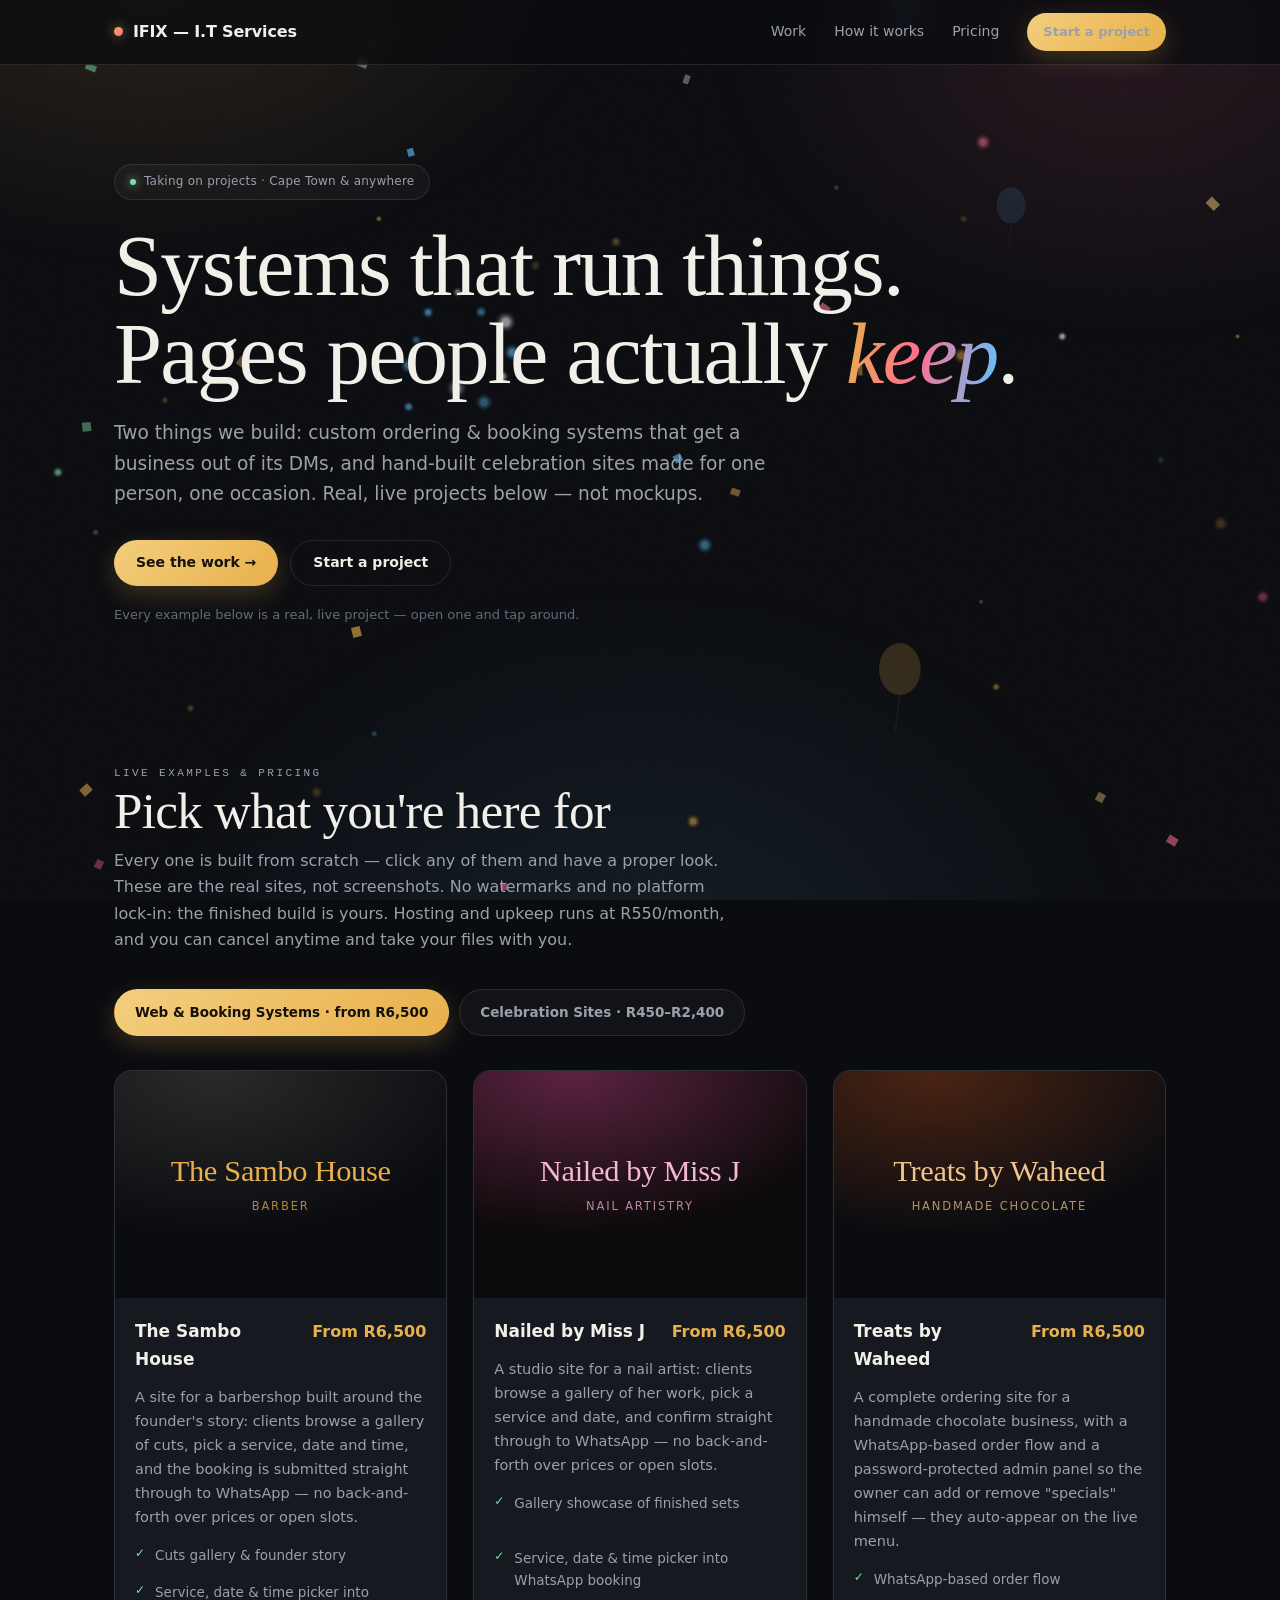
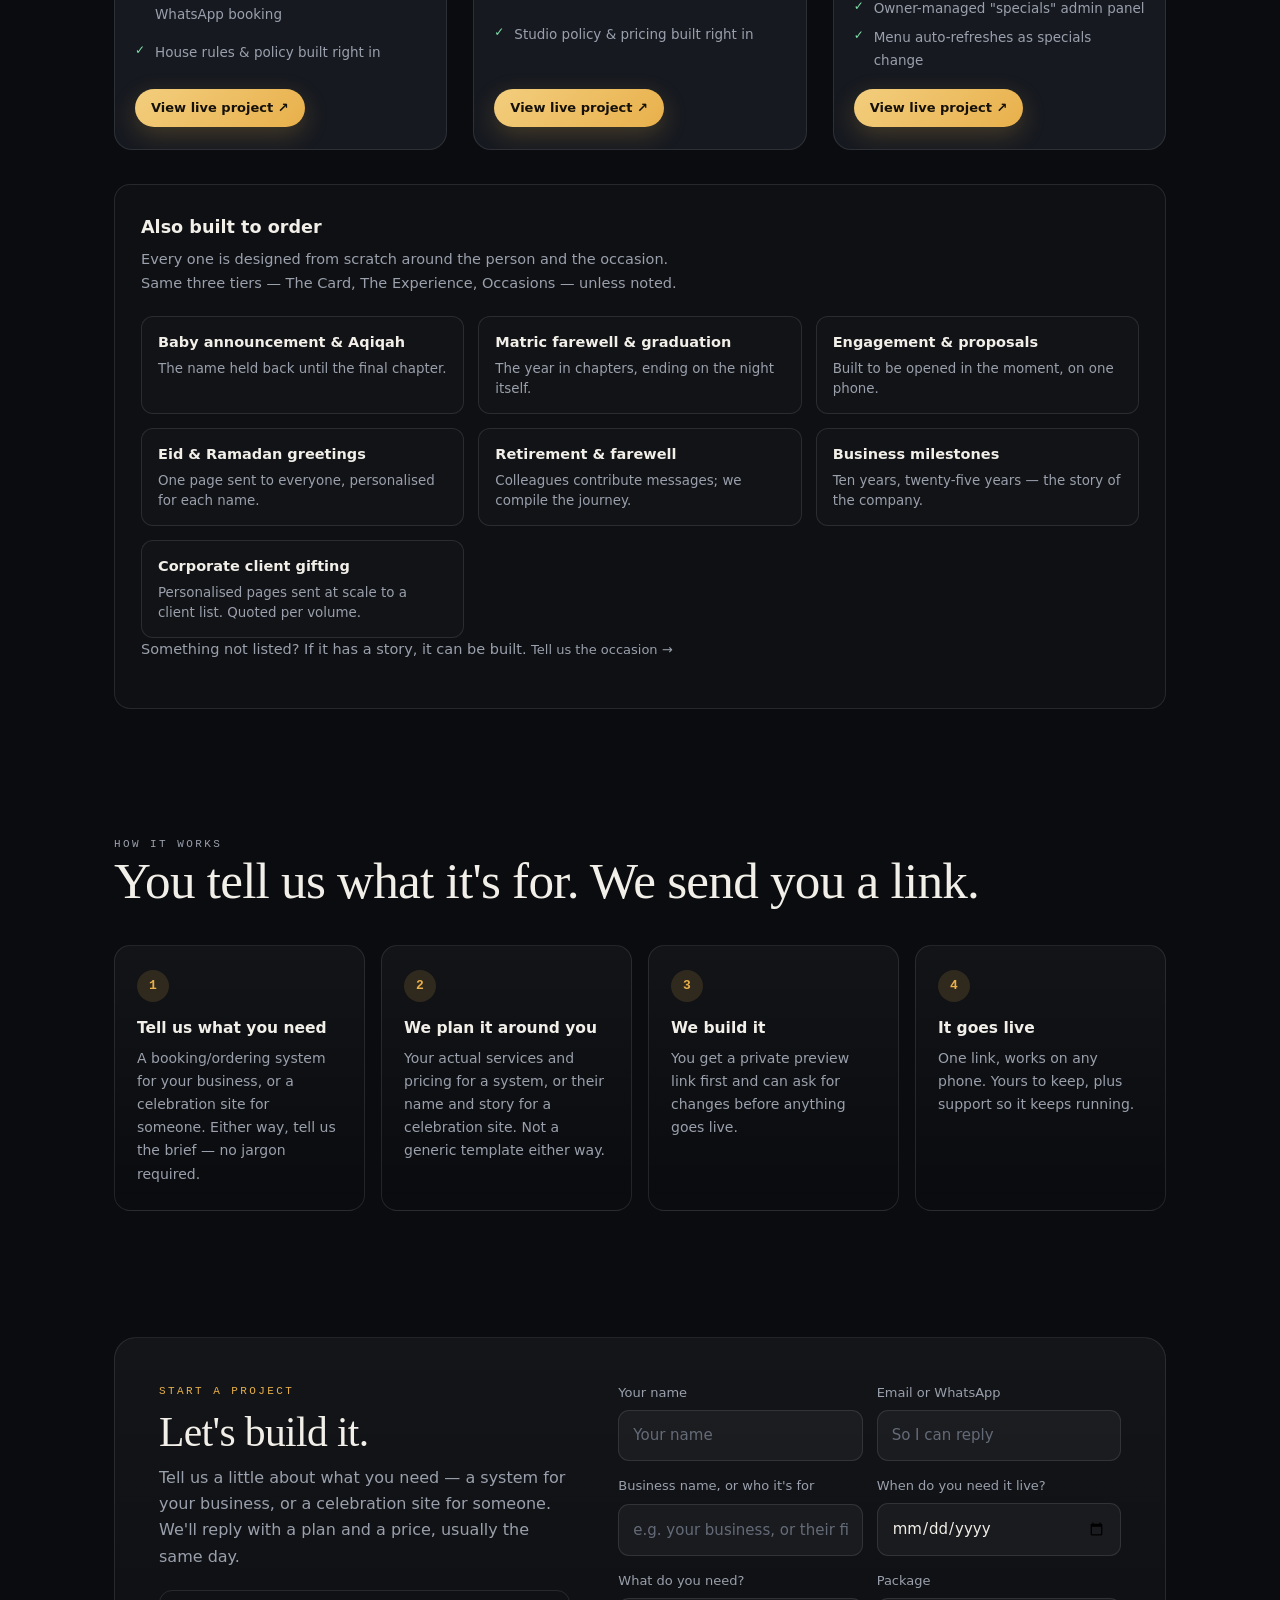
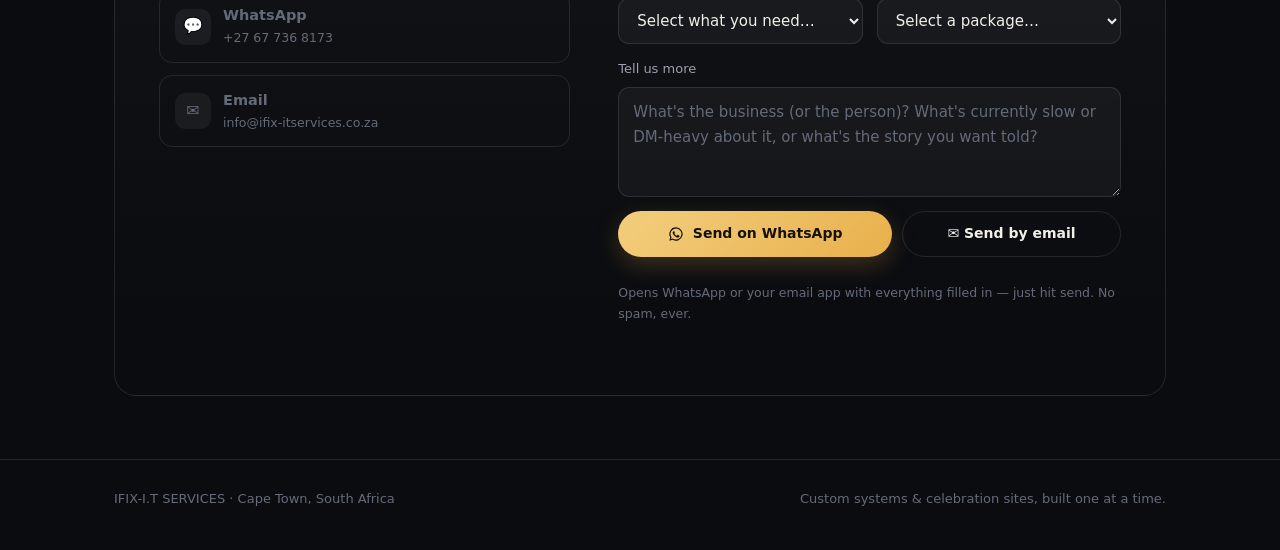
==== commit 62c14a9c: "Add files via upload" ====
--- a/portfolio/index.html
+++ b/portfolio/index.html
@@ -286,9 +286,7 @@
 }
 
 /* web/booking-system case thumbnails */
-.t-platters{ background:radial-gradient(120% 100% at 30% 0%,#5a3a12,#0b0c10 72%); color:#f3ce7e }
-.t-scratch{  background:radial-gradient(120% 100% at 30% 0%,#5c2338,#0b0c10 72%); color:#ffc4d8 }
-.t-vogue{    background:radial-gradient(120% 100% at 30% 0%,#2d1f5c,#0b0c10 72%); color:#d6c4ff }
+.t-sambo{    background:radial-gradient(120% 100% at 30% 0%,#2a2a2a,#0b0c10 72%); color:#e8b04b }
 .t-nailedbymissj{ background:radial-gradient(120% 100% at 30% 0%,#5c2340,#0c0a0b 72%); color:#f4b8d4 }
 .t-waheed{   background:radial-gradient(120% 100% at 30% 0%,#4a2413,#0b0c10 72%); color:#f0c48a }
 
@@ -522,82 +520,28 @@
     <div class="grid">
 
       <article class="card" data-r>
-        <div class="thumb t-platters">
+        <div class="thumb t-sambo">
           <div>
-            <div class="tt">Platters &amp; Co</div>
-            <div class="ts">Catering &amp; Events</div>
+            <div class="tt">The Sambo House</div>
+            <div class="ts">Barber</div>
           </div>
         </div>
         <div class="cbody">
           <div class="chead">
-            <h3>Platters &amp; Co</h3>
+            <h3>The Sambo House</h3>
             <span class="cprice quote">From R6,500</span>
           </div>
-          <p>A full ordering platform for a catering business: customers browse
-             a live menu with imagery and portions, add platters to an order,
-             and pay through a secure checkout — no manual EFT confirmations,
-             no quoting prices over DM.</p>
+          <p>A site for a barbershop built around the founder's story: clients
+             browse a gallery of cuts, pick a service, date and time, and the
+             booking is submitted straight through to WhatsApp — no back-and-forth
+             over prices or open slots.</p>
           <ul class="cinc">
-            <li>Live menu with imagery &amp; portions</li>
-            <li>Secure checkout, no manual EFT</li>
-            <li>Orders arrive as ready-to-prep kitchen tickets</li>
+            <li>Cuts gallery &amp; founder story</li>
+            <li>Service, date &amp; time picker into WhatsApp booking</li>
+            <li>House rules &amp; policy built right in</li>
           </ul>
           <div class="cfoot">
-            <a class="btn sm" href="https://plattersandco.netlify.app/" target="_blank" rel="noopener">View live project ↗</a>
-          </div>
-        </div>
-      </article>
-
-      <article class="card" data-r>
-        <div class="thumb t-scratch">
-          <div>
-            <div class="tt">From Scratch</div>
-            <div class="ts">Bespoke Bakery</div>
-          </div>
-        </div>
-        <div class="cbody">
-          <div class="chead">
-            <h3>From Scratch</h3>
-            <span class="cprice quote">From R6,500</span>
-          </div>
-          <p>Custom cake orders used to mean five DMs just to settle on
-             flavour and size. This builder lets a client choose cake type,
-             flavour and size, watch the price update live, then submit the
-             whole spec as one clean booking inquiry.</p>
-          <ul class="cinc">
-            <li>Interactive cake order builder</li>
-            <li>Live price calculator</li>
-            <li>One message instead of five</li>
-          </ul>
-          <div class="cfoot">
-            <a class="btn sm" href="https://fromscratch-prototype.netlify.app/" target="_blank" rel="noopener">View live project ↗</a>
-          </div>
-        </div>
-      </article>
-
-      <article class="card" data-r>
-        <div class="thumb t-vogue">
-          <div>
-            <div class="tt">Vogue Beauty</div>
-            <div class="ts">Beauty &amp; Lashes</div>
-          </div>
-        </div>
-        <div class="cbody">
-          <div class="chead">
-            <h3>Vogue Beauty</h3>
-            <span class="cprice quote">From R6,500</span>
-          </div>
-          <p>A booking-first landing page for a lash studio: clients see
-             available packages, secure their slot directly, and move
-             straight into a WhatsApp-connected purchase flow for add-ons —
-             so nothing is manually confirmed from scratch.</p>
-          <ul class="cinc">
-            <li>Direct booking &amp; slot locking</li>
-            <li>WhatsApp-connected checkout for add-ons</li>
-            <li>Fewer no-shows via confirmed slots</li>
-          </ul>
-          <div class="cfoot">
-            <a class="btn sm" href="https://voguebeauty.netlify.app/" target="_blank" rel="noopener">View live project ↗</a>
+            <a class="btn sm" href="https://www.sambohouse.co.za/" target="_blank" rel="noopener">View live project ↗</a>
           </div>
         </div>
       </article>
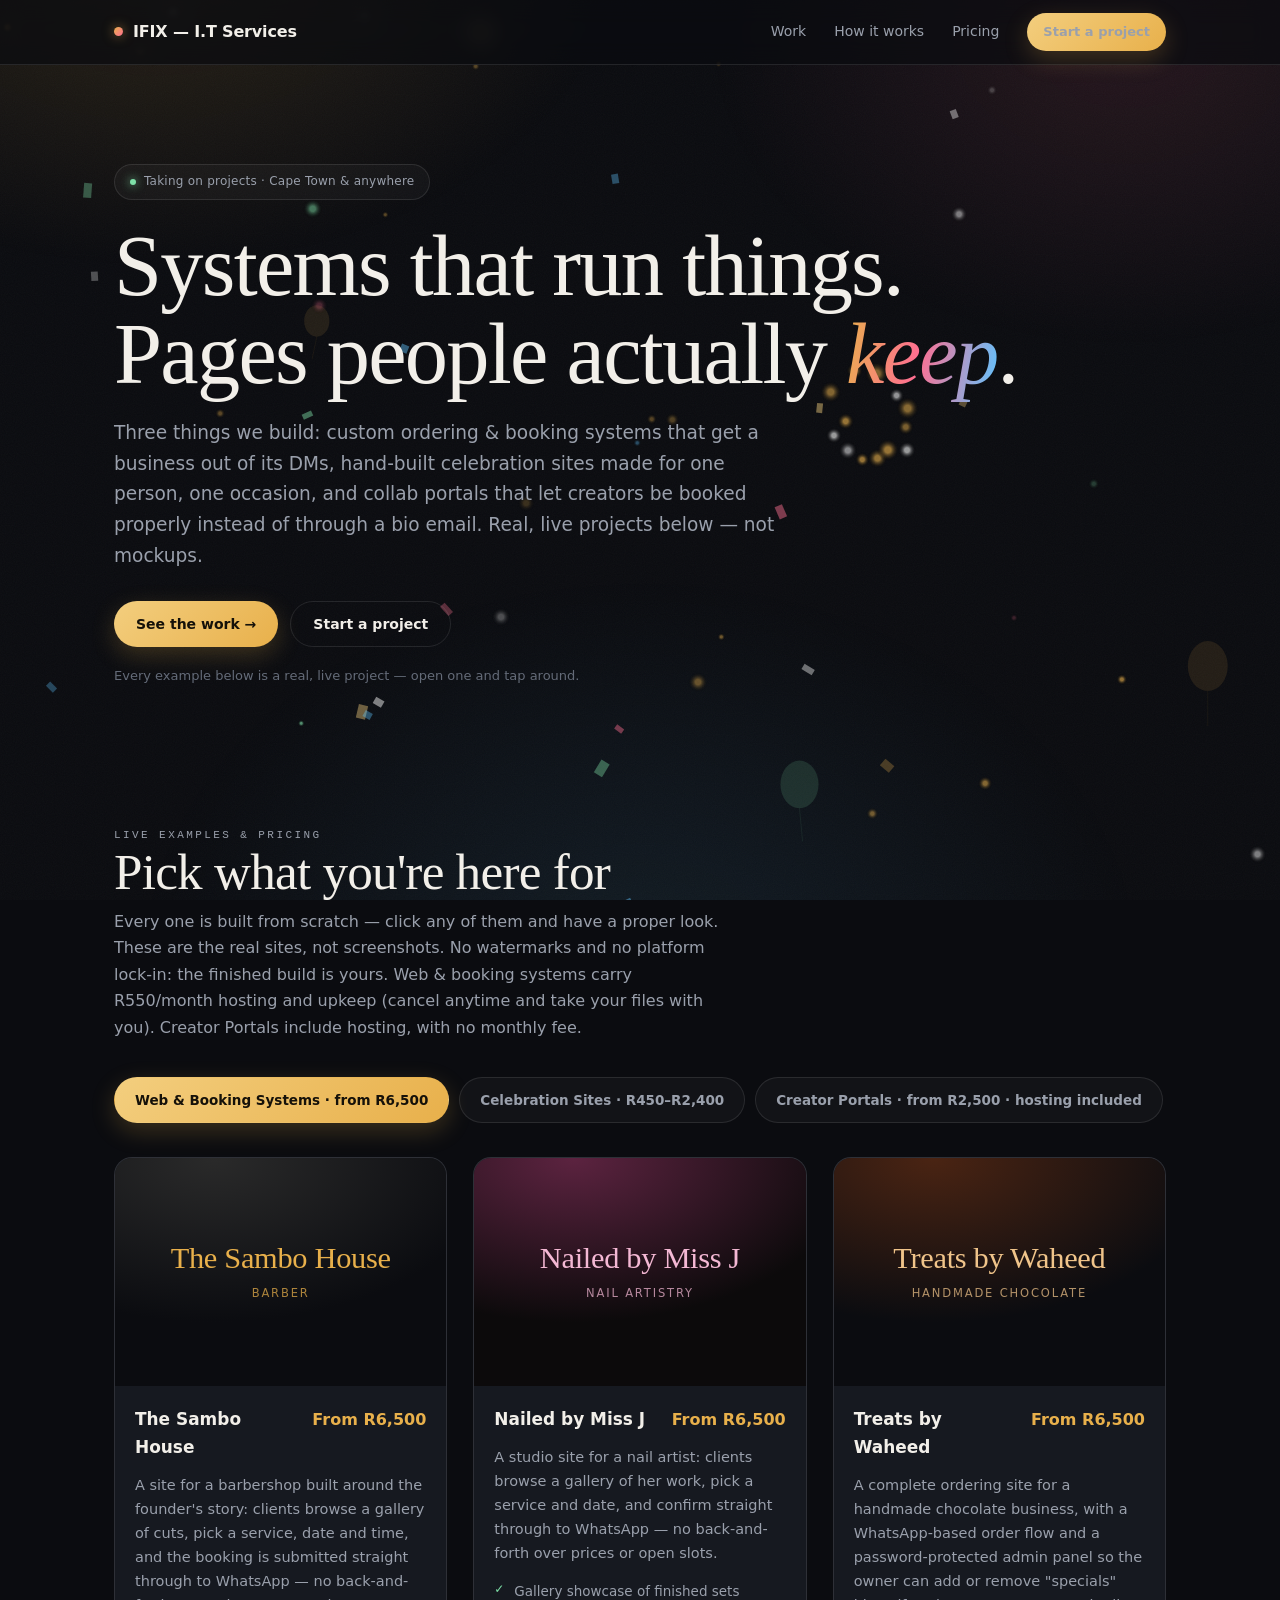
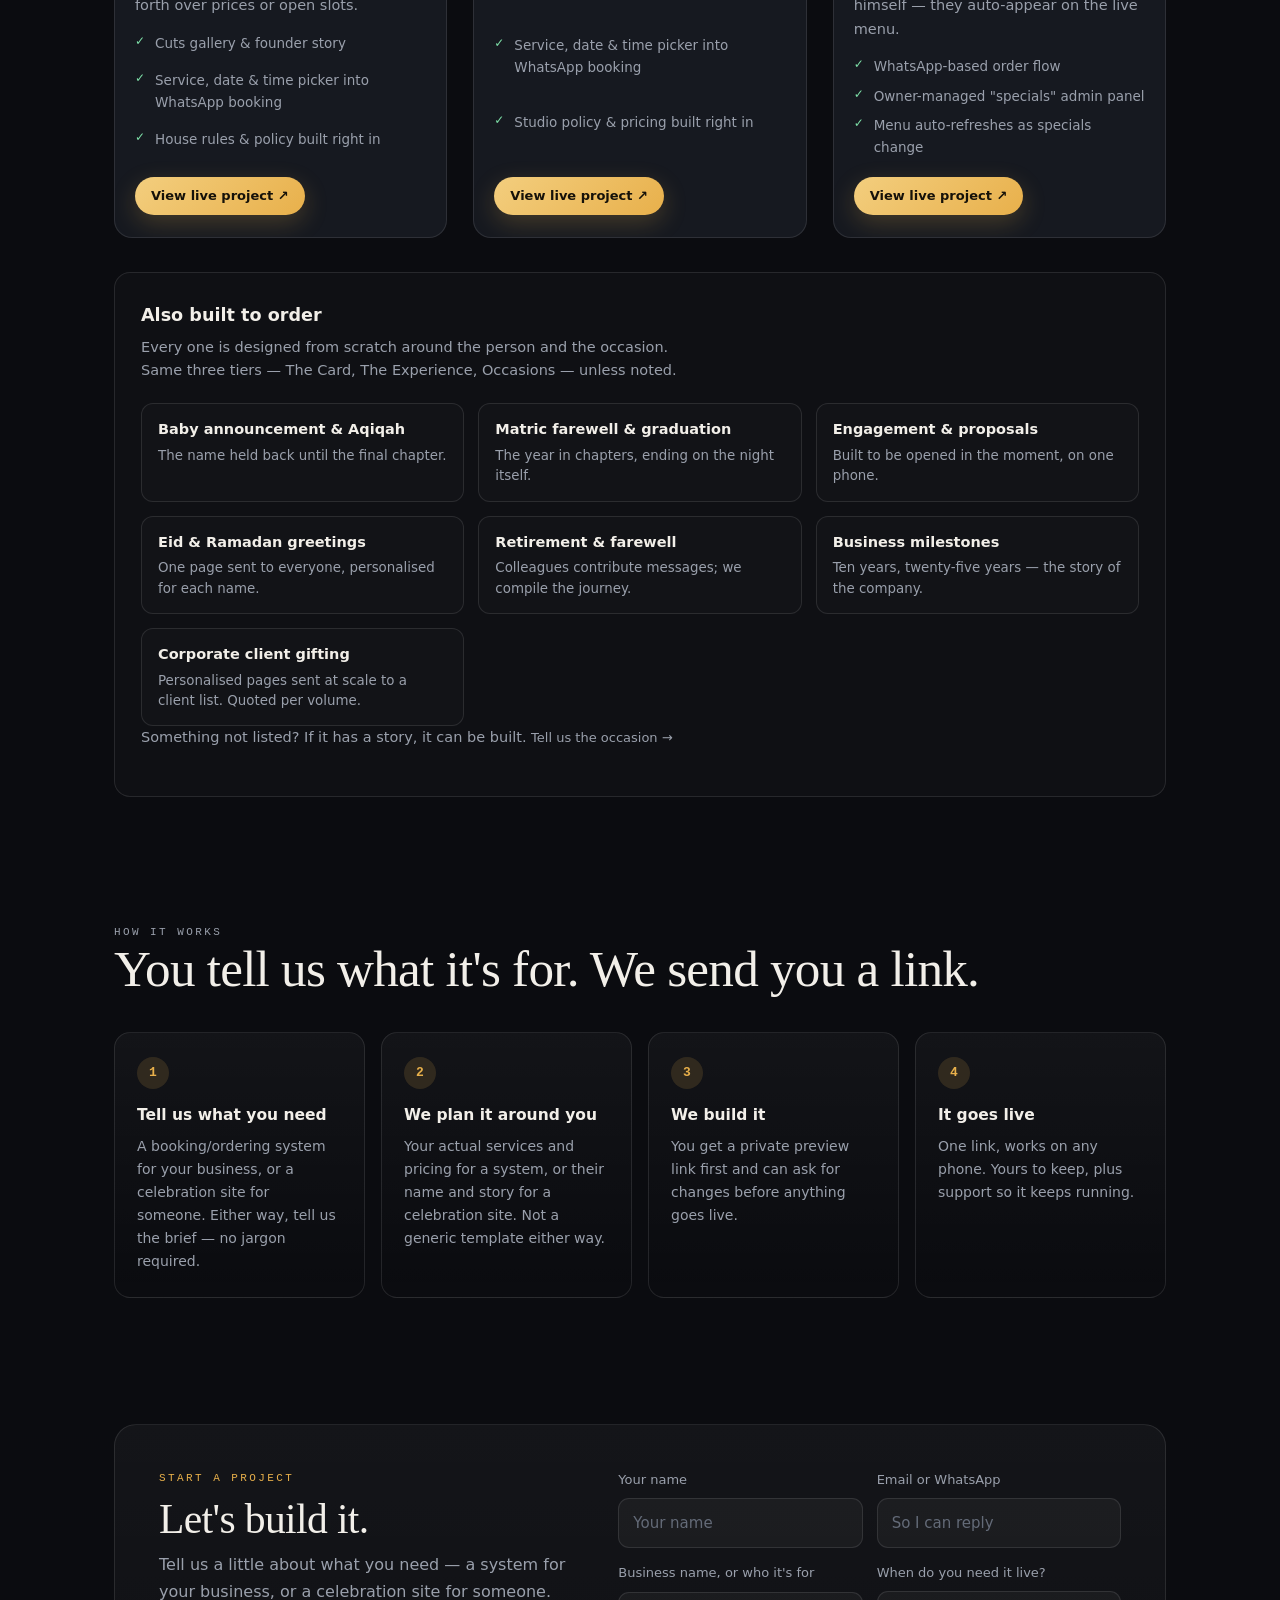
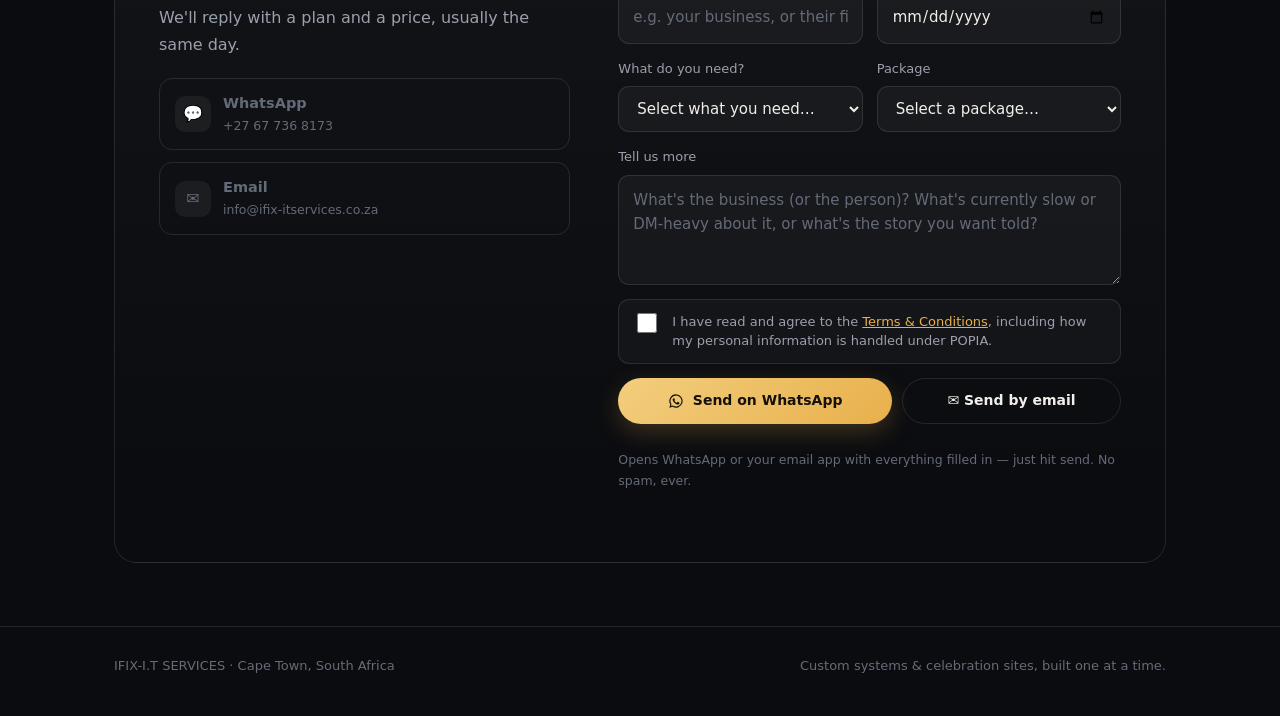
==== commit 23e10763: "Add files via upload" ====
--- a/portfolio/index.html
+++ b/portfolio/index.html
@@ -289,6 +289,11 @@
 .t-sambo{    background:radial-gradient(120% 100% at 30% 0%,#2a2a2a,#0b0c10 72%); color:#e8b04b }
 .t-nailedbymissj{ background:radial-gradient(120% 100% at 30% 0%,#5c2340,#0c0a0b 72%); color:#f4b8d4 }
 .t-waheed{   background:radial-gradient(120% 100% at 30% 0%,#4a2413,#0b0c10 72%); color:#f0c48a }
+.t-creator{  background:radial-gradient(120% 100% at 30% 0%,#4d3b19,#0b0c10 72%); color:#ecd08f }
+.t-creator-pro{ background:radial-gradient(120% 100% at 30% 0%,#3a2c4f,#0b0c10 72%); color:#e8c98a }
+.hostnote{ margin:0 0 26px; padding:14px 18px; border:1px solid rgba(232,176,75,.35); border-radius:14px; background:rgba(232,176,75,.07); color:var(--text); font-size:14.5px; line-height:1.55 }
+.hostnote strong{ color:var(--accent) }
+.cinc-label{ margin:16px 0 8px; font-size:11.5px; letter-spacing:.14em; text-transform:uppercase; color:var(--accent) }
 
 /* price badge used on custom-quote cards (no fixed number) */
 .cprice.quote{ font-family:var(--sans); font-size:1rem; font-weight:600; -webkit-text-fill-color:initial; background:none; color:var(--accent) }
@@ -380,6 +385,9 @@
 input::placeholder,textarea::placeholder{ color:var(--faint) }
 select option{ background:#161920; color:var(--text) }
 .hp{ position:absolute; left:-9999px; opacity:0; height:0; width:0 }
+label.agree{ display:flex; gap:12px; align-items:flex-start; padding:12px 14px; border:1px solid var(--line); border-radius:11px; background:rgba(255,255,255,.03); line-height:1.5; cursor:pointer }
+label.agree input{ flex:0 0 auto; width:20px; height:20px; padding:0; margin-top:1px; accent-color:var(--accent); cursor:pointer; box-shadow:none }
+label.agree a{ color:var(--accent); text-decoration:underline }
 .formnote{ font-size:12.5px; color:var(--faint) }
 .send-row{ display:grid; gap:10px; grid-template-columns:1fr }
 @media (min-width:480px){ .send-row{ grid-template-columns:1.25fr 1fr } }
@@ -487,9 +495,10 @@
     <span class="pill" data-r><i></i> Taking on projects · Cape Town &amp; anywhere</span>
     <h1 data-r>Systems that run things.<br>Pages people actually <em>keep</em>.</h1>
     <p class="sub" data-r>
-      Two things we build: custom ordering &amp; booking systems that get a
-      business out of its DMs, and hand-built celebration sites made for one
-      person, one occasion. Real, live projects below — not mockups.
+      Three things we build: custom ordering &amp; booking systems that get a
+      business out of its DMs, hand-built celebration sites made for one
+      person, one occasion, and collab portals that let creators be booked
+      properly instead of through a bio email. Real, live projects below — not mockups.
     </p>
     <div class="hero-cta" data-r>
       <a class="btn" href="#work">See the work →</a>
@@ -507,13 +516,15 @@
       <h2>Pick what you're here for</h2>
       <p>Every one is built from scratch — click any of them and have a proper
          look. These are the real sites, not screenshots. No watermarks and no
-         platform lock-in: the finished build is yours. Hosting and upkeep runs
-         at R550/month, and you can cancel anytime and take your files with you.</p>
+         platform lock-in: the finished build is yours. Web &amp; booking systems carry
+         R550/month hosting and upkeep (cancel anytime and take your files with
+         you). Creator Portals include hosting, with no monthly fee.</p>
     </div>
 
     <div class="filters" role="tablist" aria-label="Portfolio category">
       <button class="ftab active" data-target="web" type="button">Web &amp; Booking Systems &#183; from R6,500</button>
       <button class="ftab" data-target="birthday" type="button">Celebration Sites &#183; R450&#8211;R2,400</button>
+      <button class="ftab" data-target="creator" type="button">Creator Portals &#183; from R2,500 &#183; hosting included</button>
     </div>
 
     <div class="workgroup active" id="work-web">
@@ -771,6 +782,88 @@
           </ul>
           <div class="cfoot">
             <a class="tlink" href="#contact">Enquire &#8594;</a>
+          </div>
+        </div>
+      </article>
+
+    </div>
+    </div>
+
+    <div class="workgroup" id="work-creator">
+    <p class="hostnote" data-r><strong>Hosting included. No monthly fees.</strong>
+       Every Creator Portal is custom designed and built for you, never a
+       template, and priced once-off, with no R550/month hosting charge.</p>
+    <div class="grid">
+
+      <article class="card" data-r>
+        <div class="thumb t-creator">
+          <div>
+            <div class="tt">Studio Naledi</div>
+            <div class="ts">Creator Portal · Concept demo</div>
+          </div>
+        </div>
+        <div class="cbody">
+          <div class="chead">
+            <h3>Creator Portal</h3>
+            <span class="cprice">R2,500</span>
+          </div>
+          <p>A one-page portal custom designed and built around you, so brands
+             book you properly instead of emailing your bio. Open the concept
+             demo to try it.</p>
+          <div class="cinc-label">What the concept demo contains</div>
+          <ul class="cinc">
+            <li>Profile hero with portrait, socials, location &amp; booking status</li>
+            <li>Direct email card with one-tap Copy Email</li>
+            <li>Media snapshot: reach, engagement, main market &amp; median views</li>
+            <li>Expandable audience breakdown: cities, age &amp; gender split</li>
+            <li>Three campaign case-study cards that open in detail</li>
+            <li>5-step guided brief: reason, platforms &amp; deliverables, compensation &amp; budget, timeline &amp; date/time, your details</li>
+            <li>Live email draft with an auto-tagged subject line &amp; reference number</li>
+            <li>Opens in the brand's email app, or copy the full brief</li>
+            <li>Three colour palettes: White &amp; Gold, Champagne &amp; Noir</li>
+            <li>Hosting included, no monthly fees</li>
+          </ul>
+          <div class="cfoot">
+            <a class="btn sm" href="work/creator-portal-demo/index.html" target="_blank" rel="noopener">Open demo ↗</a>
+            <a class="tlink" href="#contact">Order this →</a>
+          </div>
+        </div>
+      </article>
+
+      <article class="card feature" data-r>
+        <span class="cbadge">For busy inboxes</span>
+        <div class="thumb t-creator-pro">
+          <div>
+            <div class="tt">Creator Portal Pro</div>
+            <div class="ts">Everything below, custom built</div>
+          </div>
+        </div>
+        <div class="cbody">
+          <div class="chead">
+            <h3>Creator Portal Pro</h3>
+            <span class="cprice">R4,000</span>
+          </div>
+          <p>For creators with a steady flow of enquiries: sort different kinds
+             of requests, set expectations before anyone writes, and show
+             exactly when you are free.</p>
+          <div class="cinc-label">Everything in Creator Portal</div>
+          <ul class="cinc">
+            <li>Profile hero, direct email card &amp; media snapshot with audience breakdown</li>
+            <li>Campaign case-study cards</li>
+            <li>5-step guided brief with live, auto-tagged email draft &amp; reference number</li>
+          </ul>
+          <div class="cinc-label">Plus, only in Pro</div>
+          <ul class="cinc">
+            <li>Custom theme and colour of your choice</li>
+            <li>Separate enquiry types, each with its own subject tag</li>
+            <li>Rate card or media kit download</li>
+            <li>Minimum budget shown up front</li>
+            <li>Availability dates you control</li>
+            <li>Custom domain setup</li>
+            <li>Hosting included, no monthly fees</li>
+          </ul>
+          <div class="cfoot">
+            <a class="btn sm" href="#contact">Ask about Pro →</a>
           </div>
         </div>
       </article>
@@ -928,6 +1021,11 @@
             <textarea name="about" placeholder="What's the business (or the person)? What's currently slow or DM-heavy about it, or what's the story you want told?"></textarea>
           </label>
 
+          <label class="agree">
+            <input type="checkbox" name="terms" id="agreeTerms">
+            <span>I have read and agree to the <a href="/#terms" target="_blank" rel="noopener">Terms &amp; Conditions</a>, including how my personal information is handled under POPIA.</span>
+          </label>
+
           <div class="send-row">
             <button class="btn" type="button" id="sendWa">
               <svg width="16" height="16" viewBox="0 0 24 24" fill="currentColor" aria-hidden="true">
@@ -1075,6 +1173,11 @@
     var missing = [];
     if (!field("name"))    missing.push("your name");
     if (!field("contact")) missing.push("an email or WhatsApp number");
+    if (!missing.length && !document.getElementById("agreeTerms").checked) {
+      out.innerHTML = '<div class="err">Please tick the box to confirm you have read the Terms &amp; Conditions.</div>';
+      document.getElementById("agreeTerms").focus();
+      return false;
+    }
     if (missing.length) {
       out.innerHTML = '<div class="err">Please add ' + missing.join(" and ") + '.</div>';
       var first = !field("name")
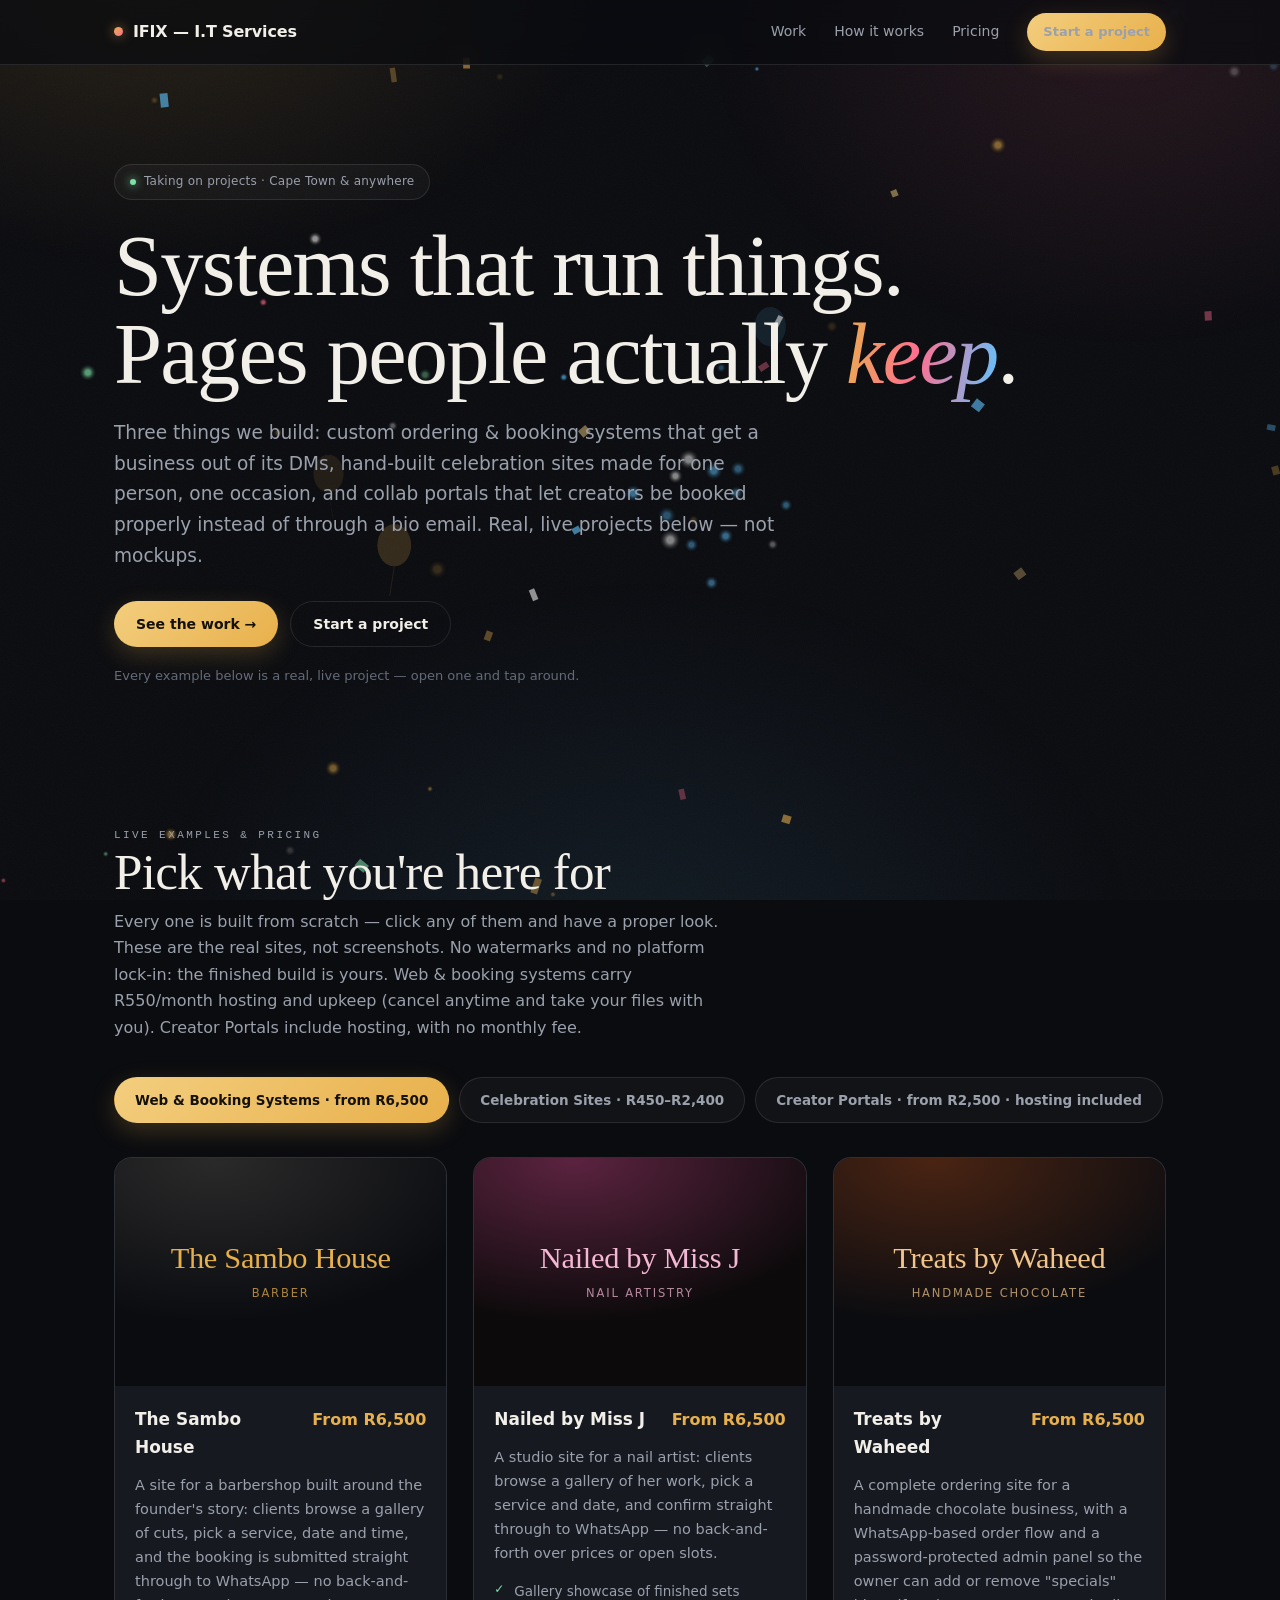
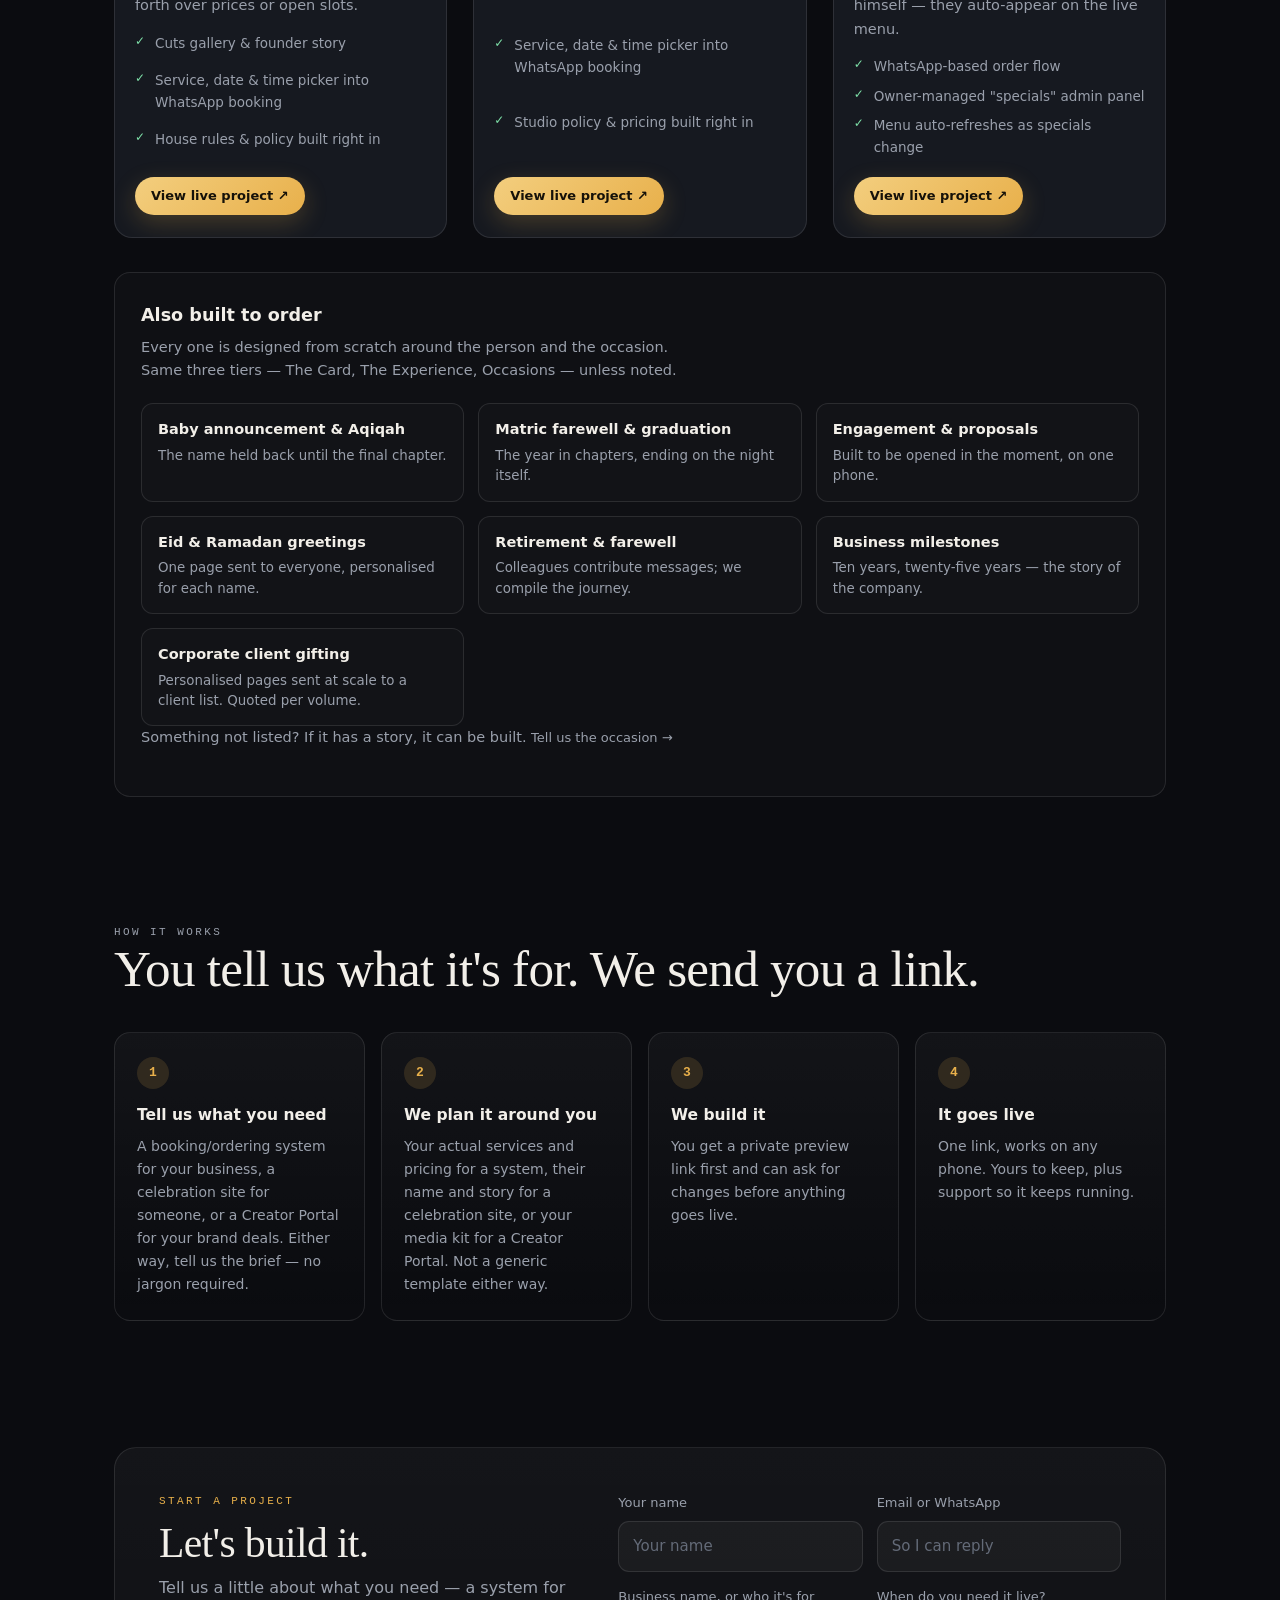
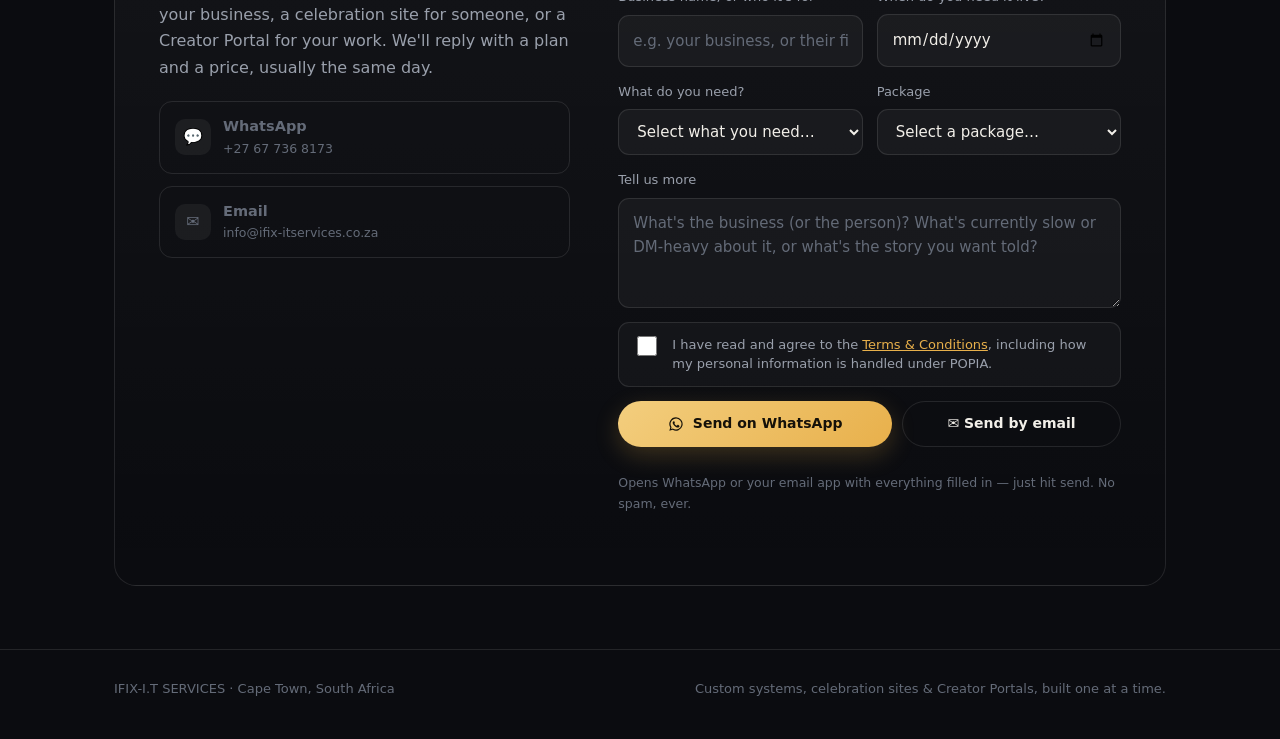
==== commit 198bbb25: "Add files via upload" ====
--- a/portfolio/index.html
+++ b/portfolio/index.html
@@ -3,8 +3,8 @@
 <head>
 <meta charset="utf-8" />
 <meta name="viewport" content="width=device-width, initial-scale=1, viewport-fit=cover" />
-<title>Portfolio — Booking &amp; Ordering Systems | IFIX &#8212; I.T Services</title>
-<meta name="description" content="Custom ordering &amp; booking systems, and hand-built digital celebration sites. Real, live projects. Cape Town &amp; anywhere." />
+<title>Portfolio — Websites, Booking Systems, Celebration Sites &amp; Creator Portals | IFIX &#8212; I.T Services</title>
+<meta name="description" content="Real, live IFIX projects: custom websites, booking and ordering systems, hand-built digital celebration sites, and Creator Portals for brand collaborations. Cape Town and anywhere." />
 <meta name="theme-color" content="#0b0c10" />
 
 <link rel="canonical" href="https://ifix-itservices.co.za/portfolio/" />
@@ -16,12 +16,12 @@
 <meta property="og:image:width" content="1200" />
 <meta property="og:image:height" content="630" />
 <meta name="twitter:card" content="summary_large_image" />
-<meta name="twitter:title" content="Portfolio — Booking &amp; Ordering Systems | IFIX - I.T Services" />
-<meta name="twitter:description" content="Custom ordering/booking systems and hand-built celebration sites — real, live projects, not mockups." />
+<meta name="twitter:title" content="Portfolio — Websites, Celebration Sites &amp; Creator Portals | IFIX - I.T Services" />
+<meta name="twitter:description" content="Custom websites, booking systems, celebration sites and Creator Portals — real, live projects, not mockups." />
 <meta name="twitter:image" content="https://ifix-itservices.co.za/images/og-portfolio.jpg" />
 <meta property="og:type" content="website" />
-<meta property="og:title" content="Portfolio — Booking &amp; Ordering Systems | IFIX &#8212; I.T Services" />
-<meta property="og:description" content="Custom ordering/booking systems and hand-built celebration sites — real, live projects, not mockups." />
+<meta property="og:title" content="Portfolio — Websites, Celebration Sites &amp; Creator Portals | IFIX &#8212; I.T Services" />
+<meta property="og:description" content="Custom websites, booking systems, celebration sites and Creator Portals — real, live projects, not mockups." />
 <meta name="twitter:card" content="summary_large_image" />
 
 <style>
@@ -820,7 +820,7 @@
             <li>5-step guided brief: reason, platforms &amp; deliverables, compensation &amp; budget, timeline &amp; date/time, your details</li>
             <li>Live email draft with an auto-tagged subject line &amp; reference number</li>
             <li>Opens in the brand's email app, or copy the full brief</li>
-            <li>Three colour palettes: White &amp; Gold, Champagne &amp; Noir</li>
+            <li>Three colour themes: White &amp; Gold, Champagne, Noir</li>
             <li>Hosting included, no monthly fees</li>
           </ul>
           <div class="cfoot">
@@ -902,14 +902,16 @@
       <div class="step" data-r>
         <b>1</b>
         <h4>Tell us what you need</h4>
-        <p>A booking/ordering system for your business, or a celebration site
-           for someone. Either way, tell us the brief — no jargon required.</p>
+        <p>A booking/ordering system for your business, a celebration site
+           for someone, or a Creator Portal for your brand deals. Either way,
+           tell us the brief — no jargon required.</p>
       </div>
       <div class="step" data-r>
         <b>2</b>
         <h4>We plan it around you</h4>
-        <p>Your actual services and pricing for a system, or their name and
-           story for a celebration site. Not a generic template either way.</p>
+        <p>Your actual services and pricing for a system, their name and
+           story for a celebration site, or your media kit for a Creator Portal.
+           Not a generic template either way.</p>
       </div>
       <div class="step" data-r>
         <b>3</b>
@@ -937,8 +939,8 @@
         <h2 style="font-size:clamp(1.7rem,4vw,2.6rem)">Let&#39;s build it.</h2>
         <p style="color:var(--muted);margin:0">
           Tell us a little about what you need — a system for your business,
-          or a celebration site for someone. We'll reply with a plan and a
-          price, usually the same day.
+          a celebration site for someone, or a Creator Portal for your work.
+          We'll reply with a plan and a price, usually the same day.
         </p>
 
         <div class="clinks">
@@ -999,6 +1001,10 @@
                   <option>Retirement &amp; farewell</option>
                   <option>Other occasion</option>
                 </optgroup>
+                <optgroup label="Creator Portal">
+                  <option>Creator Portal</option>
+                  <option>Creator Portal Pro</option>
+                </optgroup>
                 <option>Not sure yet</option>
               </select>
             </label>
@@ -1012,6 +1018,8 @@
                 <option>Nikah &amp; Walima &#8212; from R2,400</option>
                 <option>Umrah &amp; Hajj &#8212; from R1,200</option>
                 <option>Memorial &amp; Tribute &#8212; from R1,500</option>
+                <option>Creator Portal &#8212; R2,500</option>
+                <option>Creator Portal Pro &#8212; R4,000</option>
                 <option>Not sure yet</option>
               </select>
             </label>
@@ -1052,7 +1060,7 @@
 <footer>
   <div class="wrap">
     <span>IFIX-I.T SERVICES · Cape Town, South Africa</span>
-    <span>Custom systems &amp; celebration sites, built one at a time.</span>
+    <span>Custom systems, celebration sites &amp; Creator Portals, built one at a time.</span>
   </div>
 </footer>
 
@@ -1596,8 +1604,17 @@
   "@type": "CollectionPage",
   "name": "IFIX Portfolio",
   "url": "https://ifix-itservices.co.za/portfolio/",
-  "description": "Live ordering and booking systems, plus hand-built celebration sites.",
-  "isPartOf": { "@id": "https://ifix-itservices.co.za/#business" }
+  "description": "Live custom websites, ordering and booking systems, hand-built celebration sites, and Creator Portals built by IFIX - I.T Services.",
+  "isPartOf": { "@id": "https://ifix-itservices.co.za/#business" },
+  "hasPart": [
+    { "@type": "CreativeWork", "name": "The Sambo House", "url": "https://www.sambohouse.co.za/", "description": "Barbershop booking system with service, date and time picker into WhatsApp" },
+    { "@type": "CreativeWork", "name": "Nailed by Miss J", "url": "https://jesslyn-vert.vercel.app/", "description": "Nail artistry booking system with gallery and WhatsApp confirmation" },
+    { "@type": "CreativeWork", "name": "Treats by Waheed", "url": "https://ifix-itservices.co.za/portfolio/work/treats-by-waheed/", "description": "Handmade chocolate ordering site with an owner-managed specials panel" },
+    { "@type": "CreativeWork", "name": "Golden Hour - The Card", "url": "https://ifix-itservices.co.za/portfolio/work/goldenhour/", "description": "Single-page scrolling digital birthday wish" },
+    { "@type": "CreativeWork", "name": "A Year Around the Sun - The Experience", "url": "https://ifix-itservices.co.za/portfolio/work/midnight/", "description": "Five-chapter interactive celebration journey" },
+    { "@type": "CreativeWork", "name": "The Emerald Years - Occasions", "url": "https://ifix-itservices.co.za/portfolio/work/emerald/", "description": "Bespoke anniversary and milestone celebration site" },
+    { "@type": "CreativeWork", "name": "Studio Naledi Creator Portal", "url": "https://ifix-itservices.co.za/portfolio/work/creator-portal-demo/", "description": "One-page creator portal with media snapshot, campaign case studies and a guided brand collaboration brief" }
+  ]
 }
 </script>
 </body>
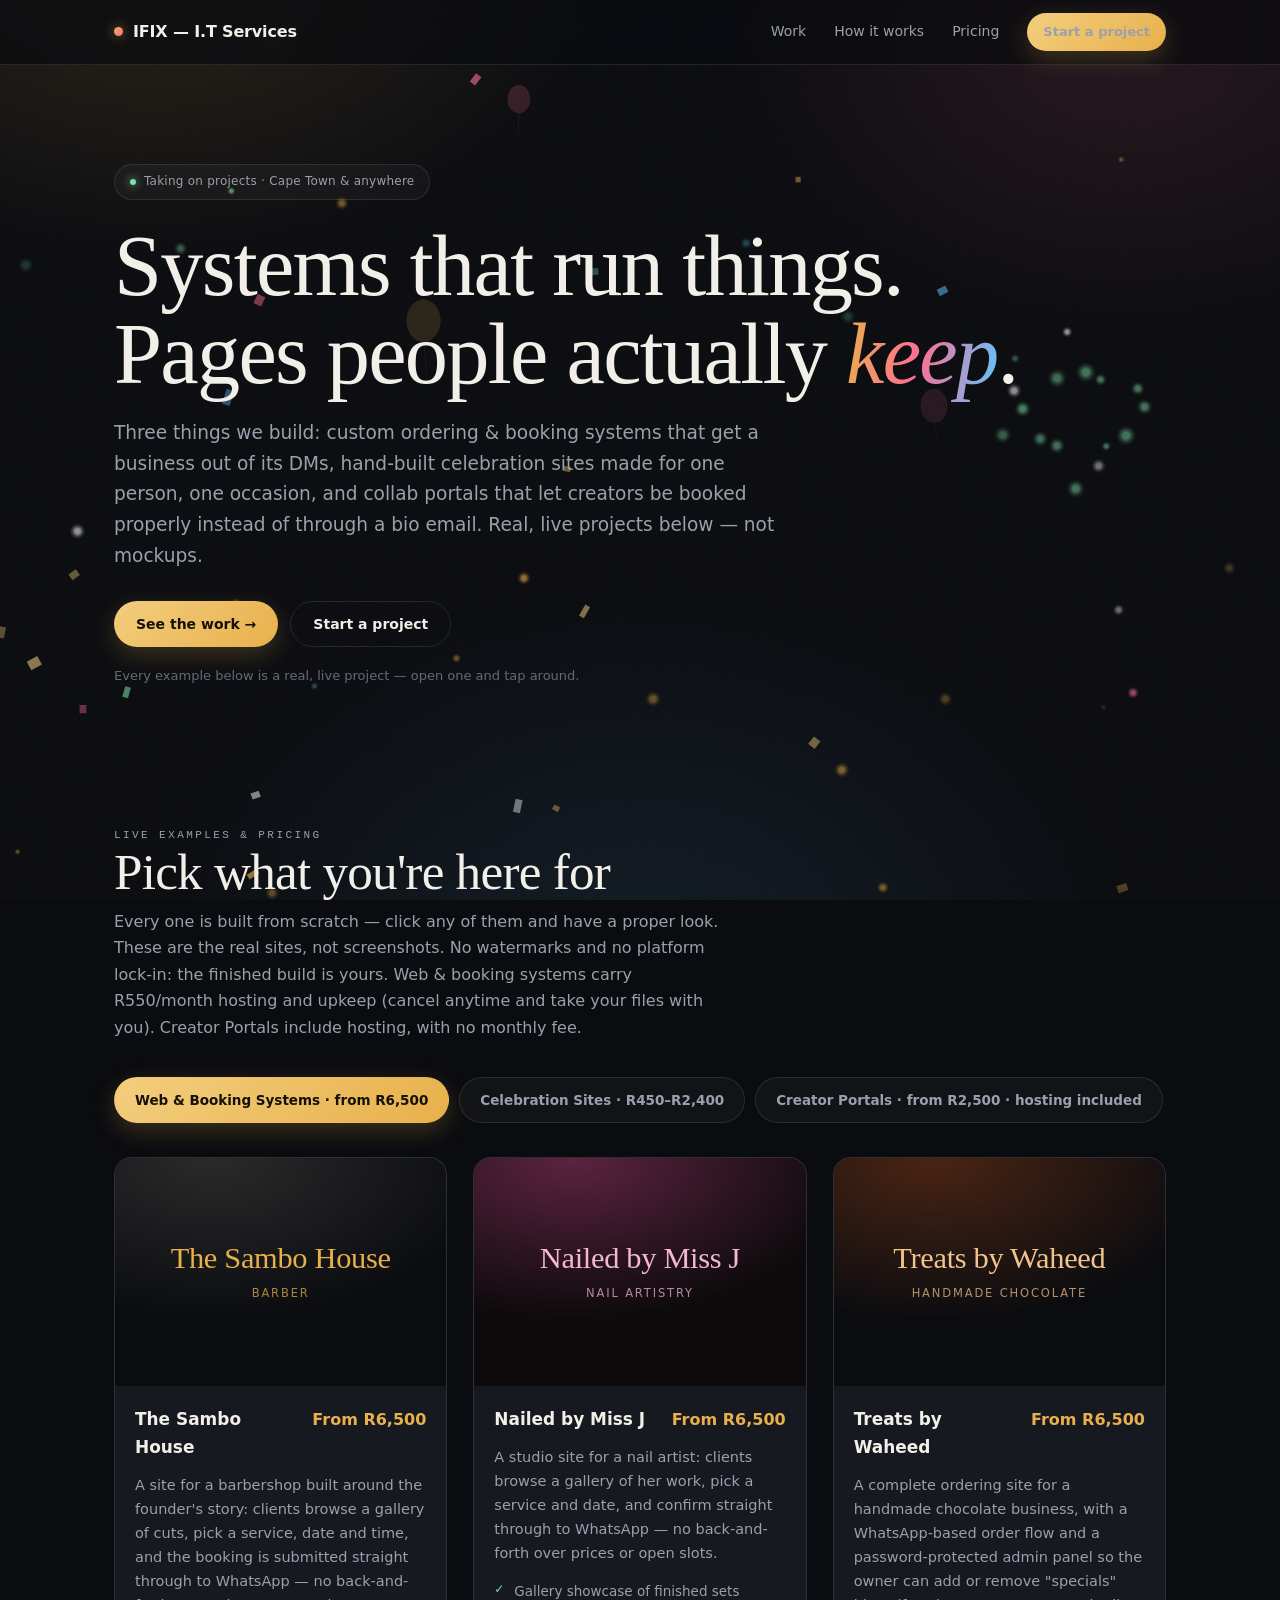
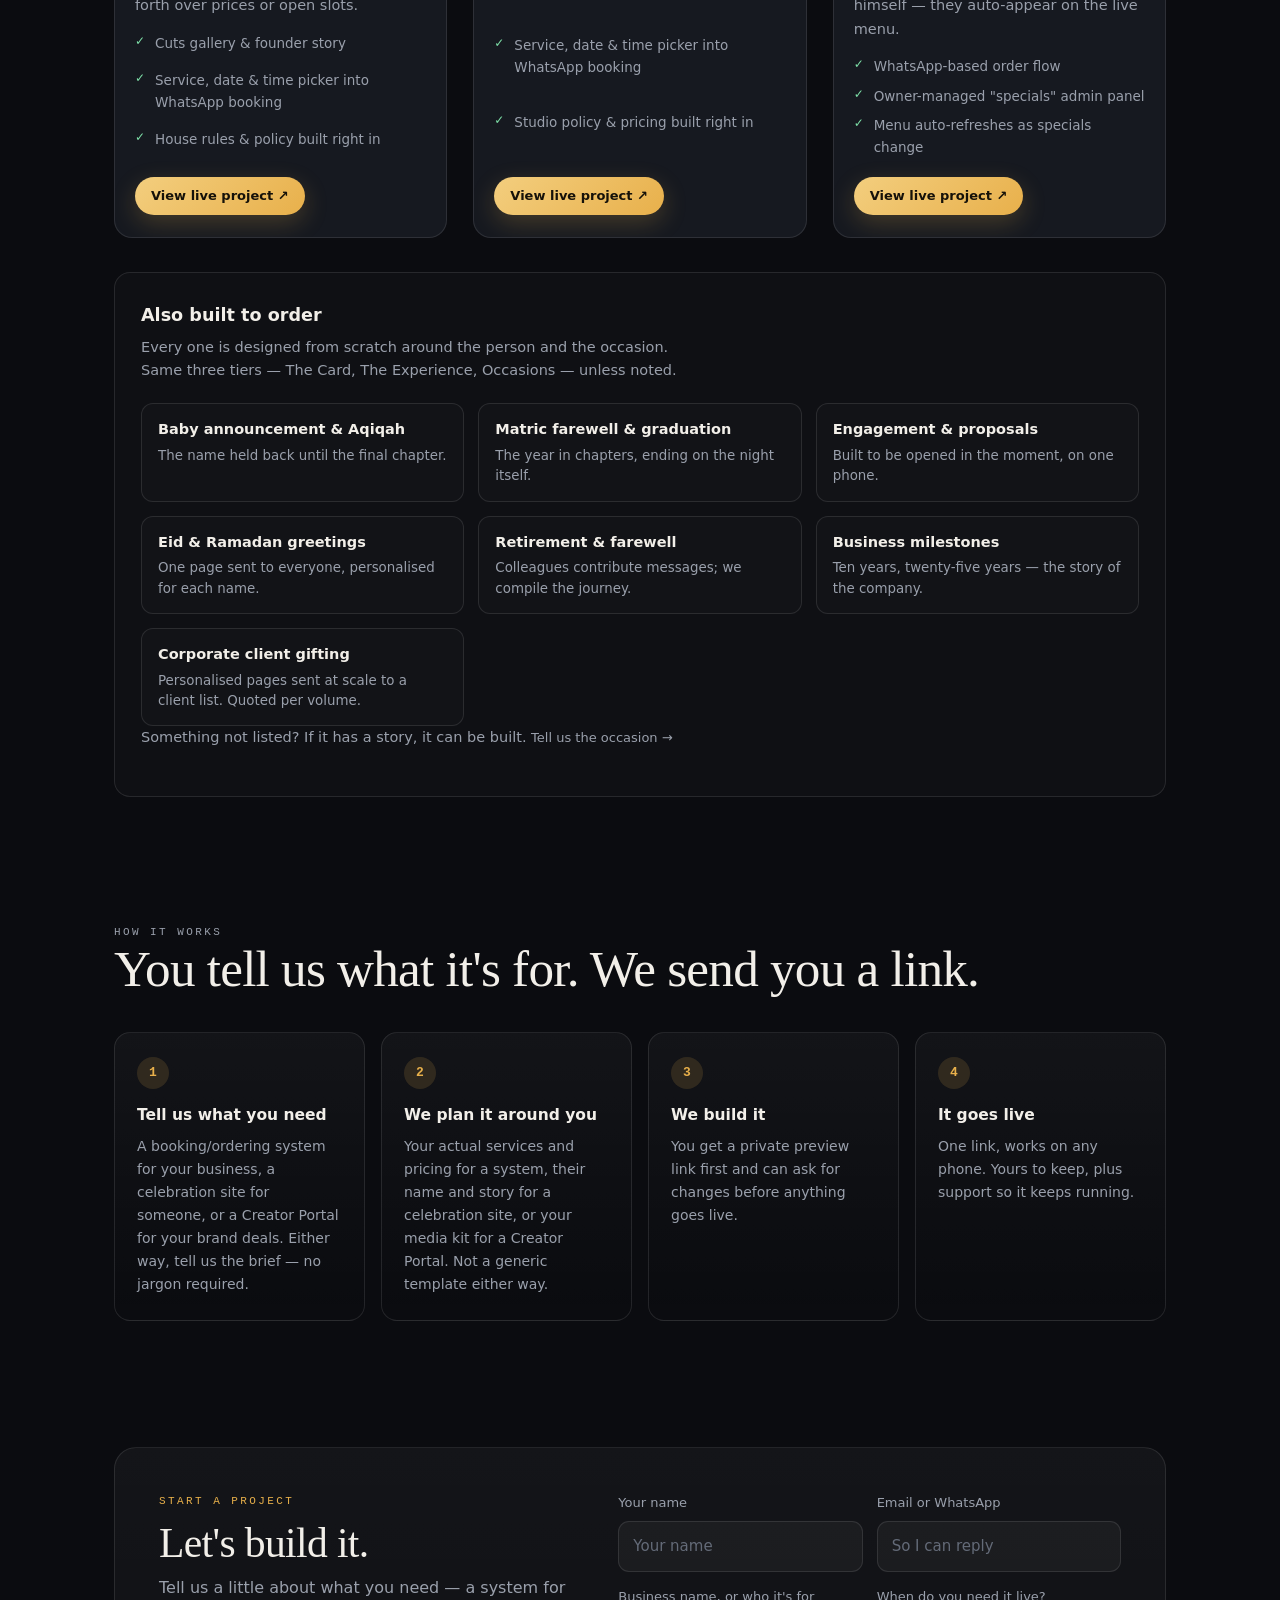
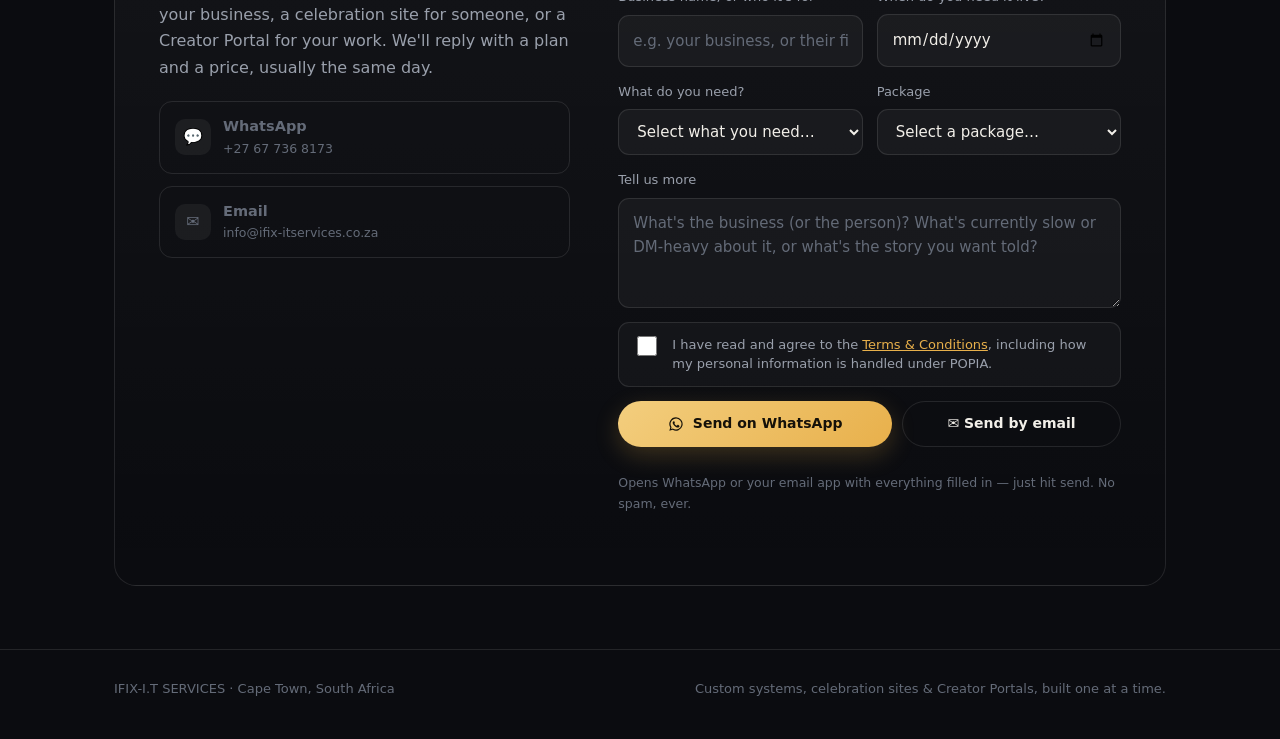
==== commit c922dc65: "Add files via upload" ====
--- a/portfolio/index.html
+++ b/portfolio/index.html
@@ -467,6 +467,21 @@
   .cbody h3{ font-size:13px }
   .cprice{ font-size:14px }
 }
+
+
+  /* =========================================================
+     RESPONSIVE FIT — very narrow phones
+     ========================================================= */
+  /* Safety lock: never allow sideways panning on any device. */
+  html { overflow-x: clip; }
+  body { max-width: 100%; }
+  @media (max-width: 320px){
+    .grid { grid-template-columns: 1fr; }
+    .btn { white-space: normal; text-align: center; height: auto; min-height: 38px; padding: 8px 14px; }
+    .nav nav a.btn.sm { white-space: normal; text-align: center; height: auto; min-height: 38px; line-height: 1.15; padding: 6px 10px; font-size: 11px; letter-spacing: 0; }
+    .cprice { font-size: 1.5rem; }
+    .cbody, .thumb { padding-left: 14px; padding-right: 14px; }
+  }
 
 </style>
 <link rel="icon" href="data:image/svg+xml,<svg xmlns='http://www.w3.org/2000/svg' viewBox='0 0 100 100'><text y='.9em' font-size='90'>✦</text></svg>">
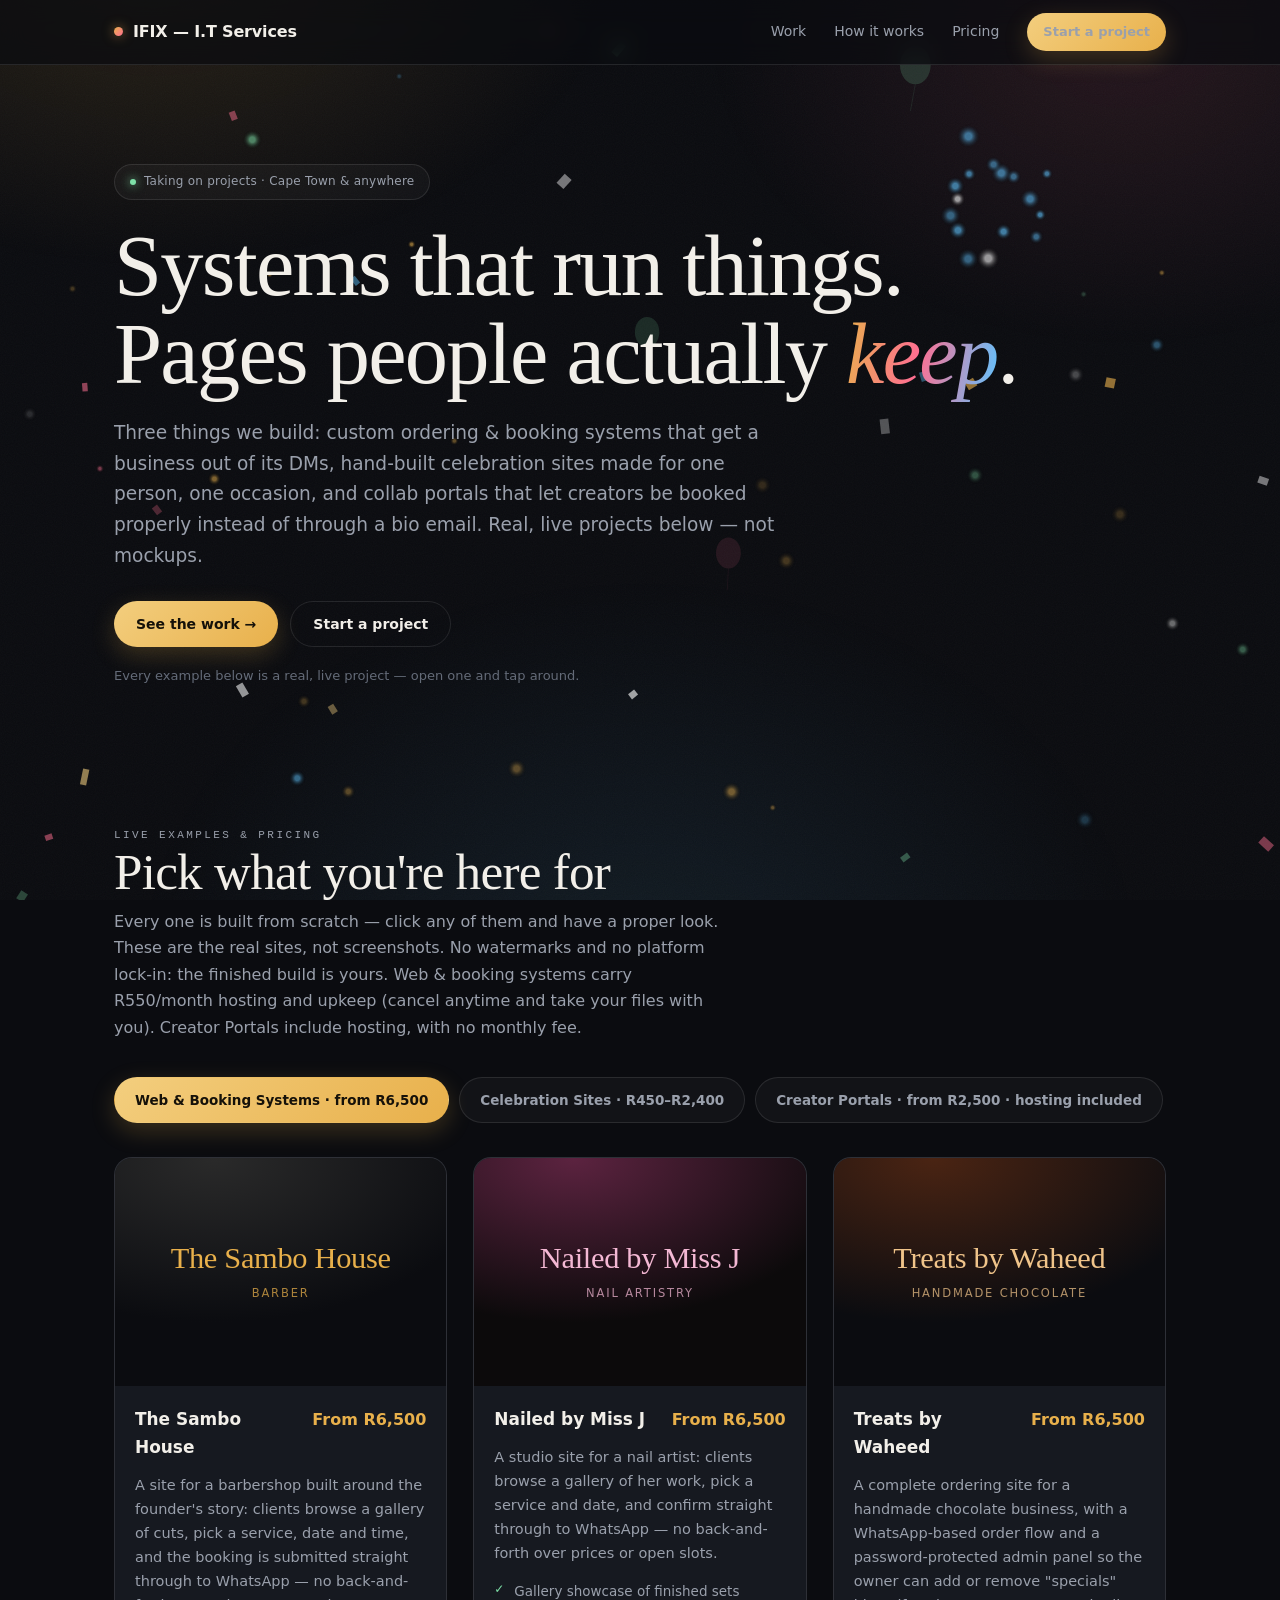
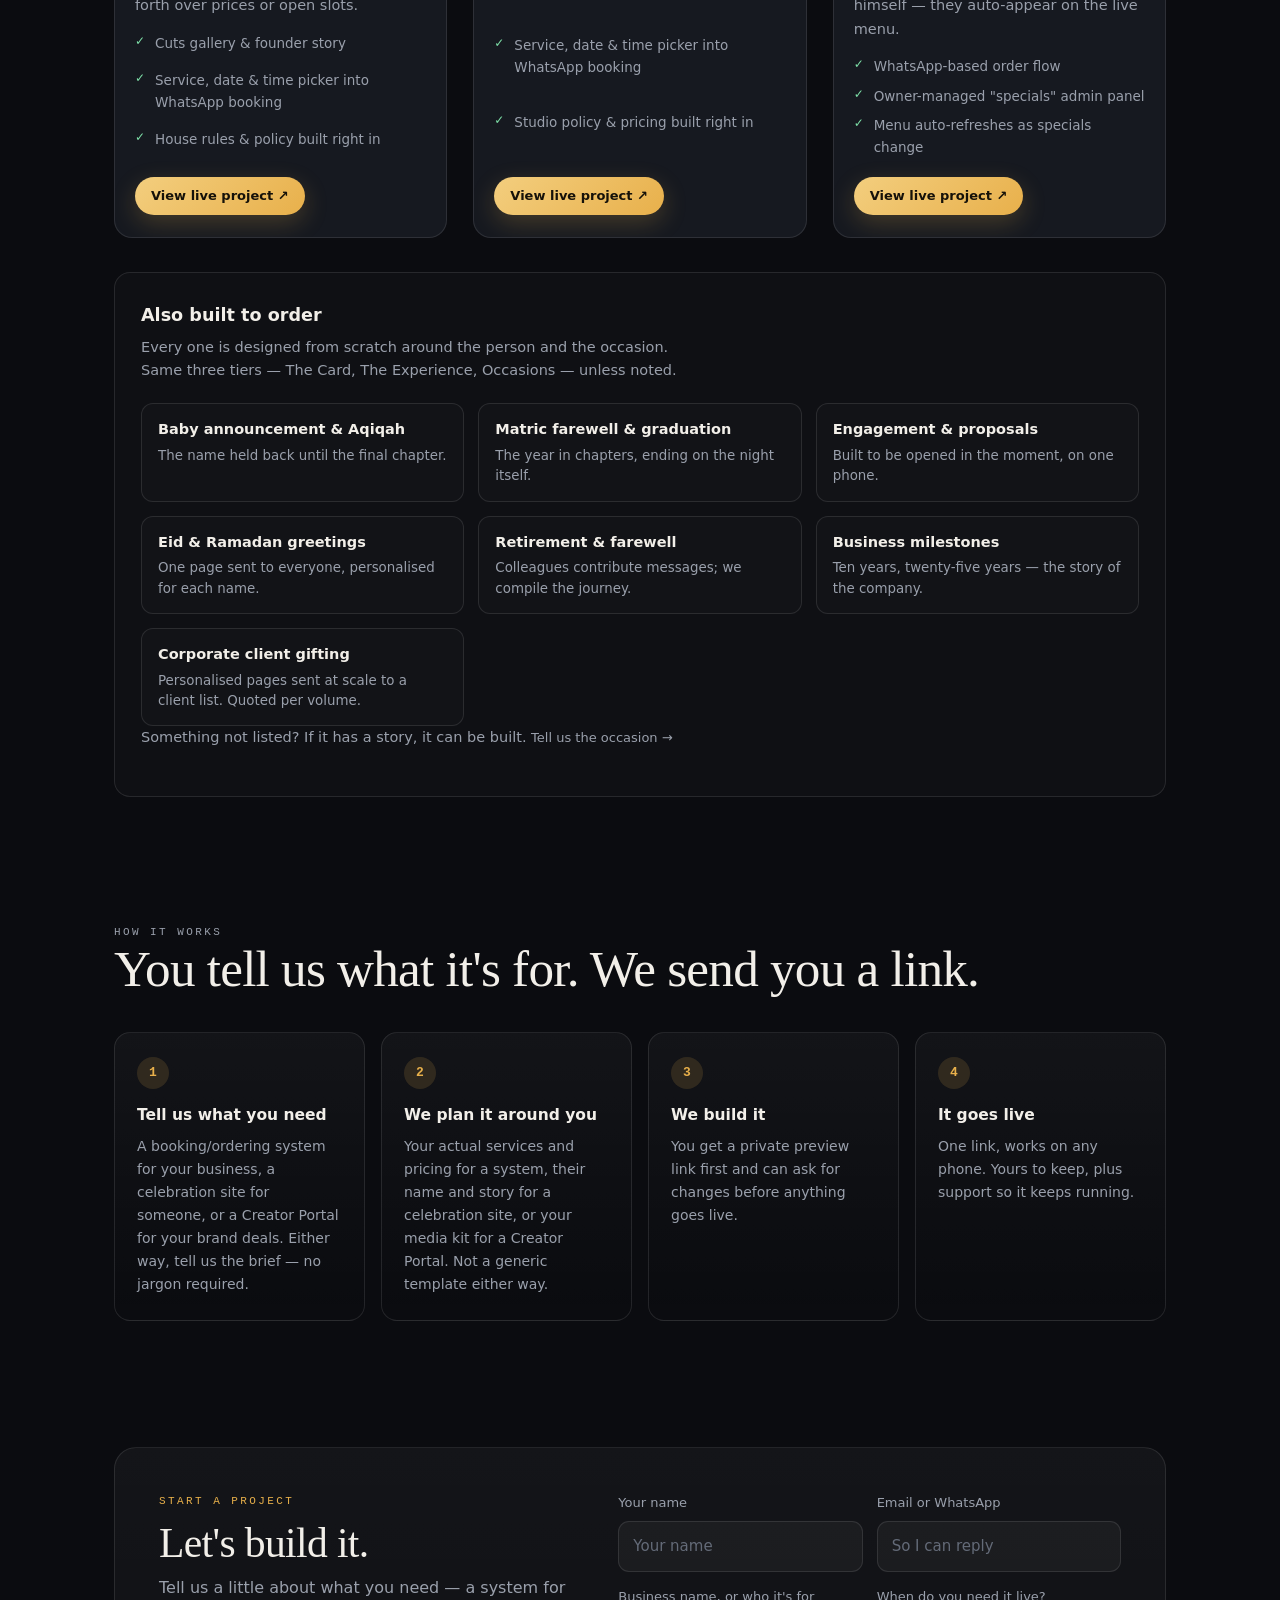
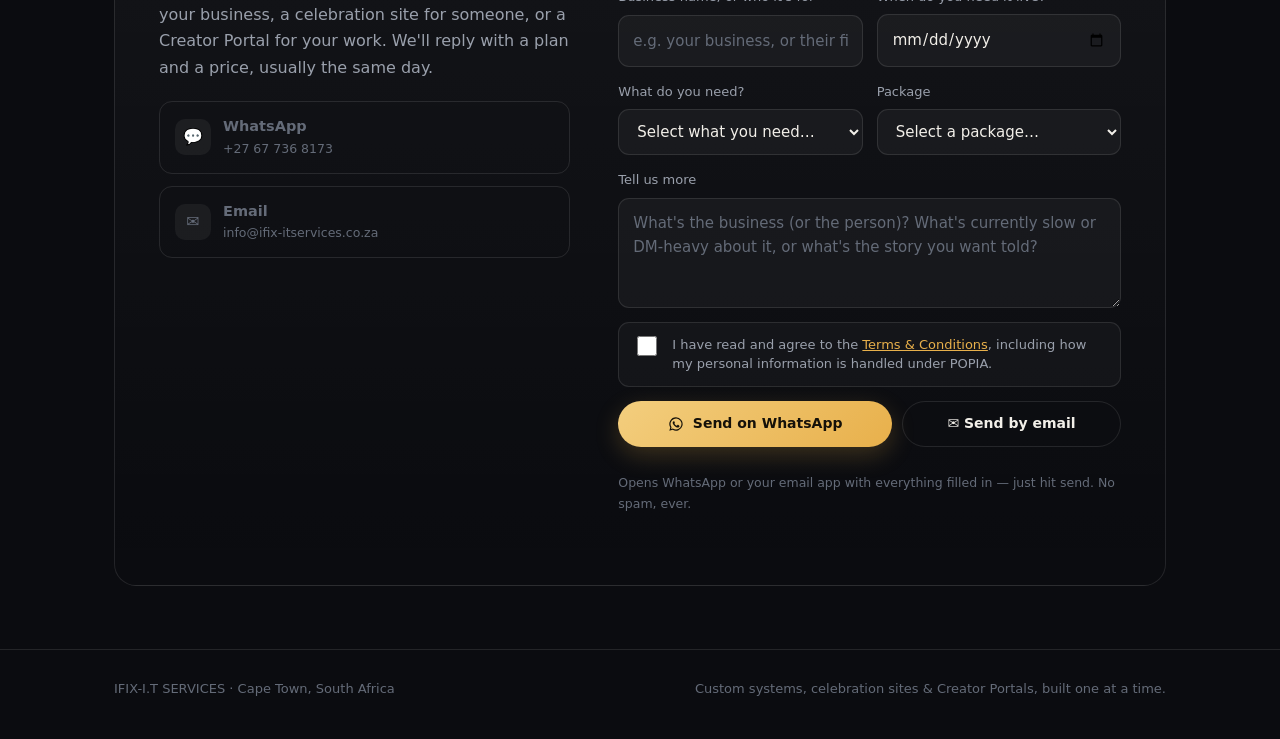
==== commit 4bde7b4c: "Add files via upload" ====
--- a/portfolio/index.html
+++ b/portfolio/index.html
@@ -472,9 +472,9 @@
   /* =========================================================
      RESPONSIVE FIT — very narrow phones
      ========================================================= */
-  /* Safety lock: never allow sideways panning on any device. */
-  html { overflow-x: clip; }
-  body { max-width: 100%; }
+  /* Safety lock: never allow sideways panning on any device.
+     Kept on <body> (not <html>) so position:sticky keeps working. */
+  body { max-width: 100%; overflow-x: clip; }
   @media (max-width: 320px){
     .grid { grid-template-columns: 1fr; }
     .btn { white-space: normal; text-align: center; height: auto; min-height: 38px; padding: 8px 14px; }
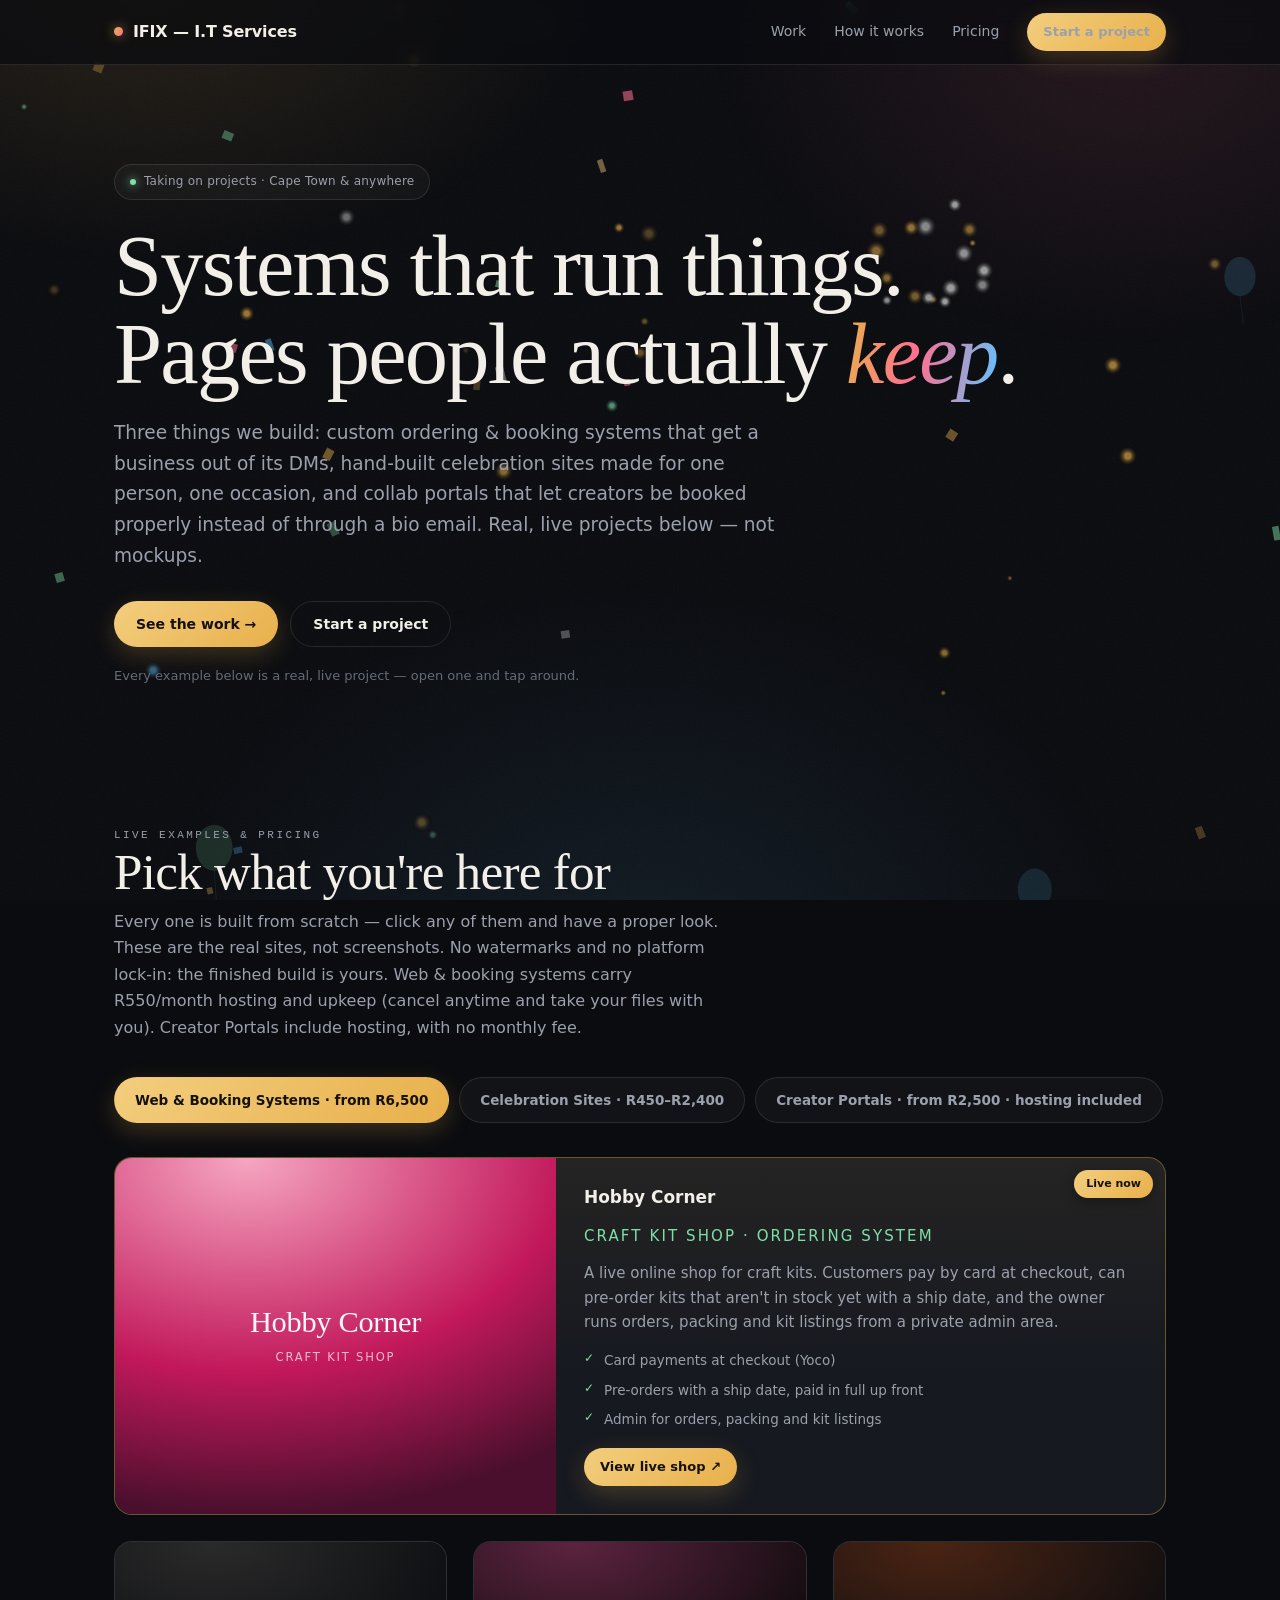
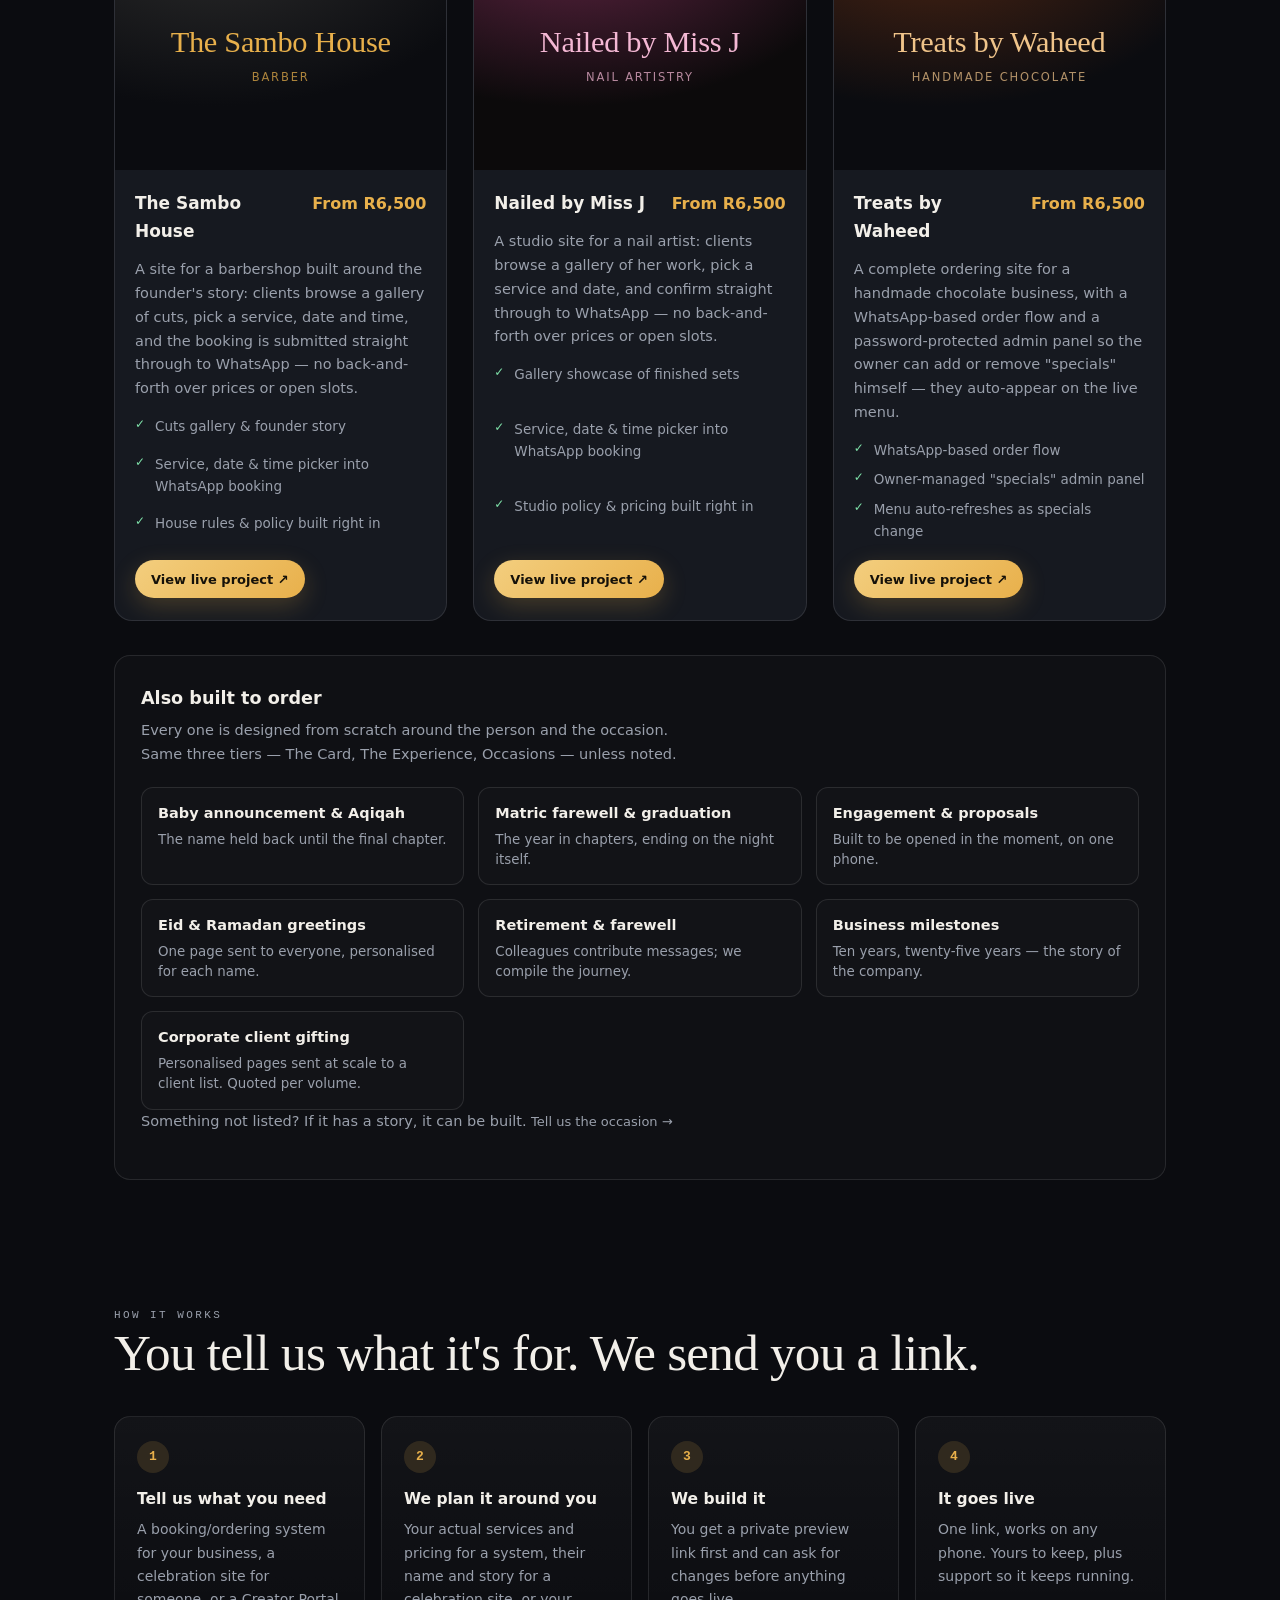
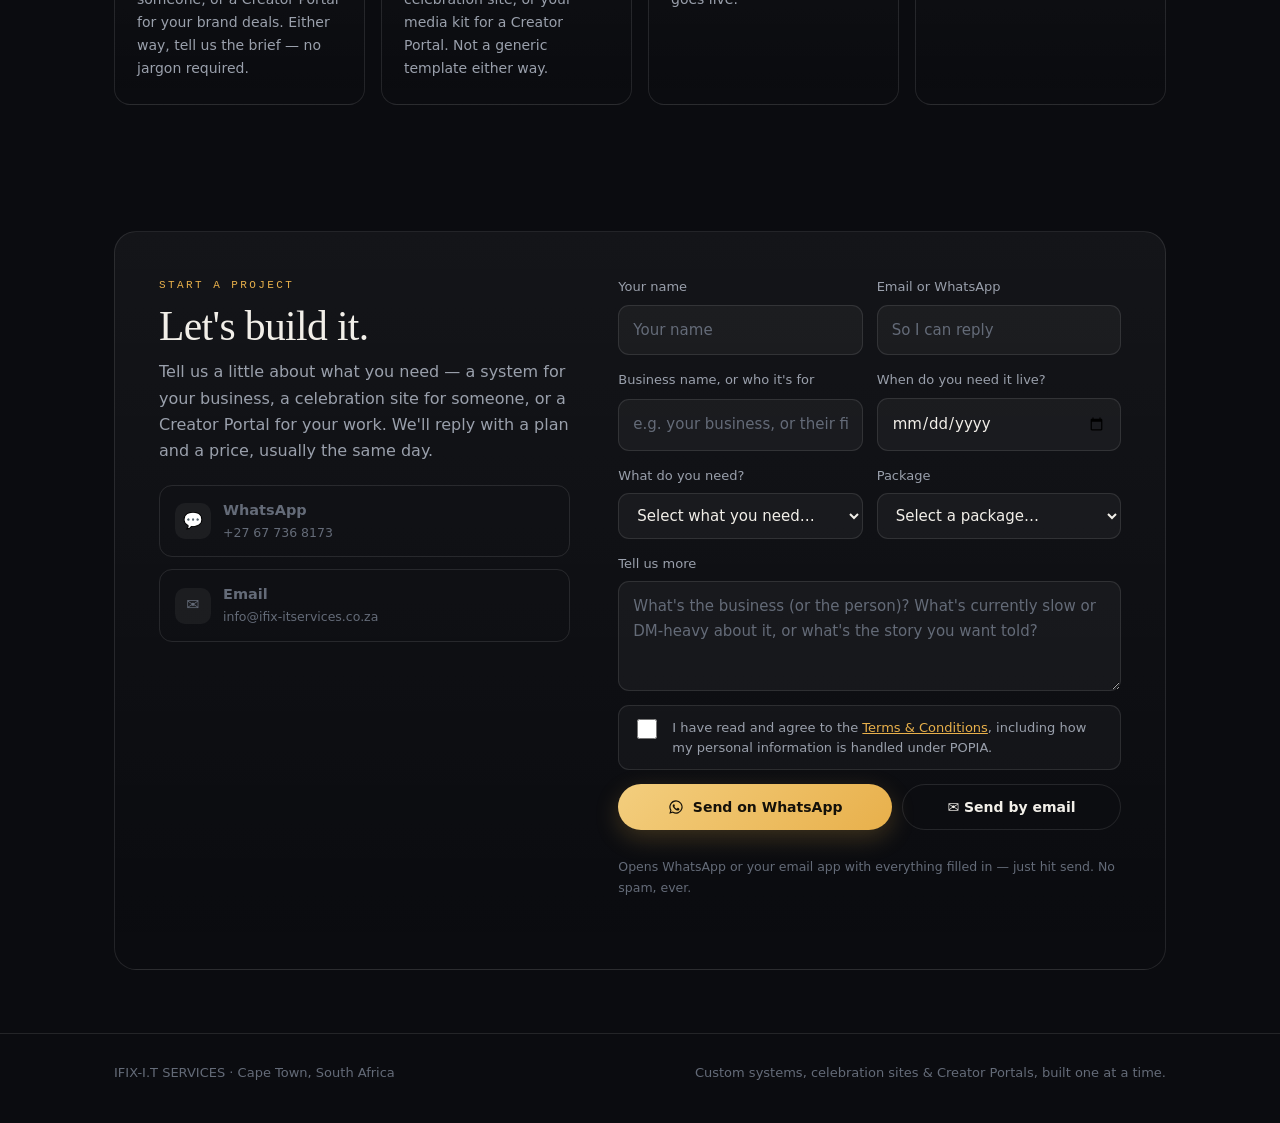
==== commit 886a9e52: "Add files via upload" ====
--- a/portfolio/index.html
+++ b/portfolio/index.html
@@ -233,7 +233,25 @@
 .card.feature .cbody{
   background:linear-gradient(180deg,rgba(232,176,75,.07),transparent 60%);
 }
-.cbadge{
+/* full-width featured project (Hobby Corner) */
+.hc-wide{ display:flex; flex-direction:column; margin-bottom:clamp(16px,2.4vw,26px) }
+.hc-wide .thumb{ aspect-ratio:auto; min-height:200px }
+.hc-wide .cbody{ padding:26px 28px 28px }
+.hc-wide .cbody p{ font-size:15px }
+.hc-wide .cinc{ display:grid }
+@media (min-width:900px){
+  .hc-wide{ flex-direction:row }
+  .hc-wide .thumb{ flex:0 0 42%; min-height:260px; aspect-ratio:auto }
+  .hc-wide .cbody{ flex:1 1 auto; justify-content:center }
+}
+@media (max-width:620px){
+  .hc-wide .cbody p{ display:block }
+  .hc-wide .cinc{ display:grid }
+  .hc-wide .cbody h3{ font-size:1.2rem }
+}
+.t-hobbycorner{ background:radial-gradient(120% 100% at 30% 0%,#f6a6c1,#c2185b 60%,#4a0f2c 100%); color:#fff6fa }
+.cbody .hc-tag{ font-size:12px; letter-spacing:.14em; text-transform:uppercase; color:var(--accent-4) }
+
   position:absolute; top:12px; right:12px; z-index:2;
   padding:5px 12px; border-radius:999px; font-size:11px; font-weight:600;
   color:#151109; background:linear-gradient(135deg,#f3ce7e,var(--accent));
@@ -543,6 +561,32 @@
     </div>
 
     <div class="workgroup active" id="work-web">
+    <article class="card feature hc-wide" data-r>
+      <span class="cbadge" style="position:absolute;top:12px;right:12px;z-index:2;padding:5px 12px;border-radius:999px;font-size:11px;font-weight:600;color:#151109;background:linear-gradient(135deg,#f3ce7e,#e8b04b);box-shadow:0 4px 14px rgba(0,0,0,.3)">Live now</span>
+      <div class="thumb t-hobbycorner">
+        <div>
+          <div class="tt">Hobby Corner</div>
+          <div class="ts">Craft kit shop</div>
+        </div>
+      </div>
+      <div class="cbody">
+        <div class="chead">
+          <h3>Hobby Corner</h3>
+        </div>
+        <p class="hc-tag">Craft kit shop · Ordering system</p>
+        <p>A live online shop for craft kits. Customers pay by card at checkout, can pre-order
+           kits that aren't in stock yet with a ship date, and the owner runs orders, packing and
+           kit listings from a private admin area.</p>
+        <ul class="cinc">
+          <li>Card payments at checkout (Yoco)</li>
+          <li>Pre-orders with a ship date, paid in full up front</li>
+          <li>Admin for orders, packing and kit listings</li>
+        </ul>
+        <div class="cfoot">
+          <a class="btn sm" href="https://hobbycorner.co.za/" target="_blank" rel="noopener">View live shop ↗</a>
+        </div>
+      </div>
+    </article>
     <div class="grid">
 
       <article class="card" data-r>
@@ -1623,6 +1667,7 @@
   "isPartOf": { "@id": "https://ifix-itservices.co.za/#business" },
   "hasPart": [
     { "@type": "CreativeWork", "name": "The Sambo House", "url": "https://www.sambohouse.co.za/", "description": "Barbershop booking system with service, date and time picker into WhatsApp" },
+    { "@type": "CreativeWork", "name": "Hobby Corner", "url": "https://hobbycorner.co.za/", "description": "Online craft kit shop with card payments, pre-orders and an owner admin area" },
     { "@type": "CreativeWork", "name": "Nailed by Miss J", "url": "https://jesslyn-vert.vercel.app/", "description": "Nail artistry booking system with gallery and WhatsApp confirmation" },
     { "@type": "CreativeWork", "name": "Treats by Waheed", "url": "https://ifix-itservices.co.za/portfolio/work/treats-by-waheed/", "description": "Handmade chocolate ordering site with an owner-managed specials panel" },
     { "@type": "CreativeWork", "name": "Golden Hour - The Card", "url": "https://ifix-itservices.co.za/portfolio/work/goldenhour/", "description": "Single-page scrolling digital birthday wish" },
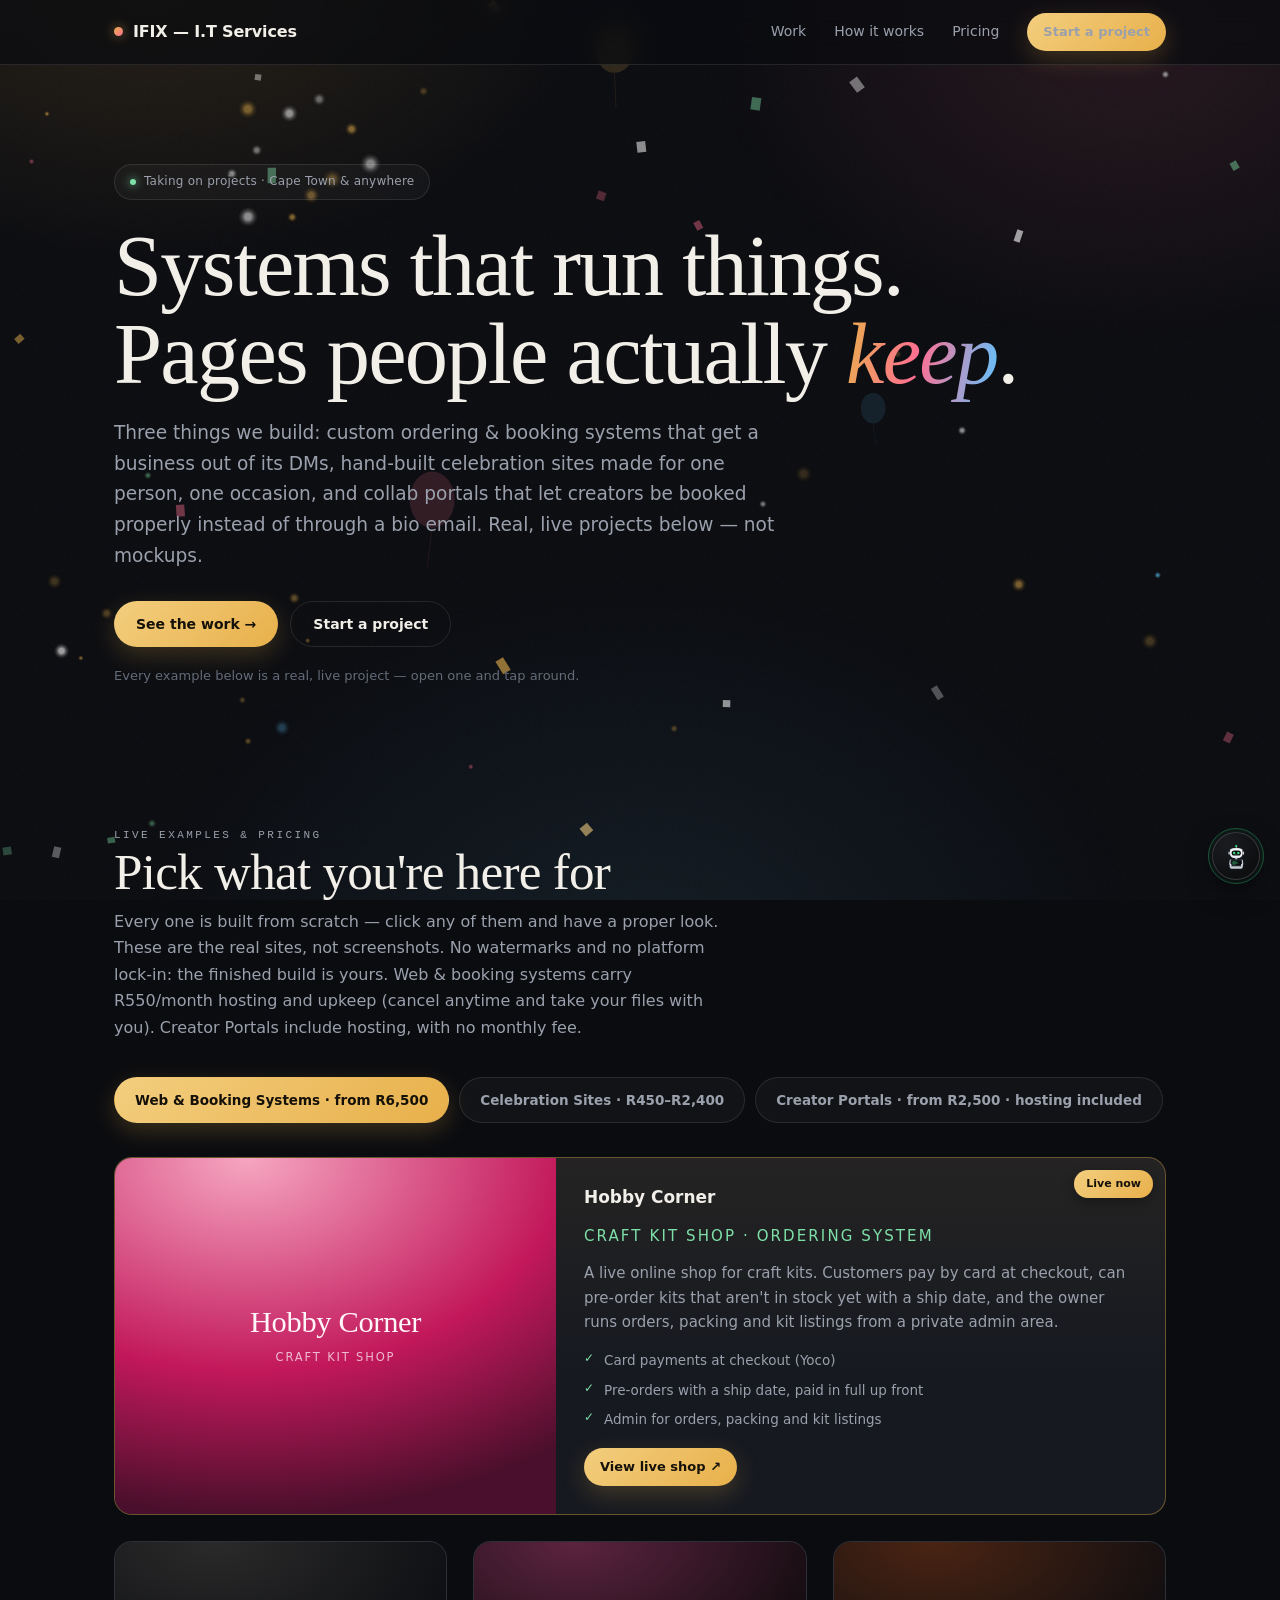
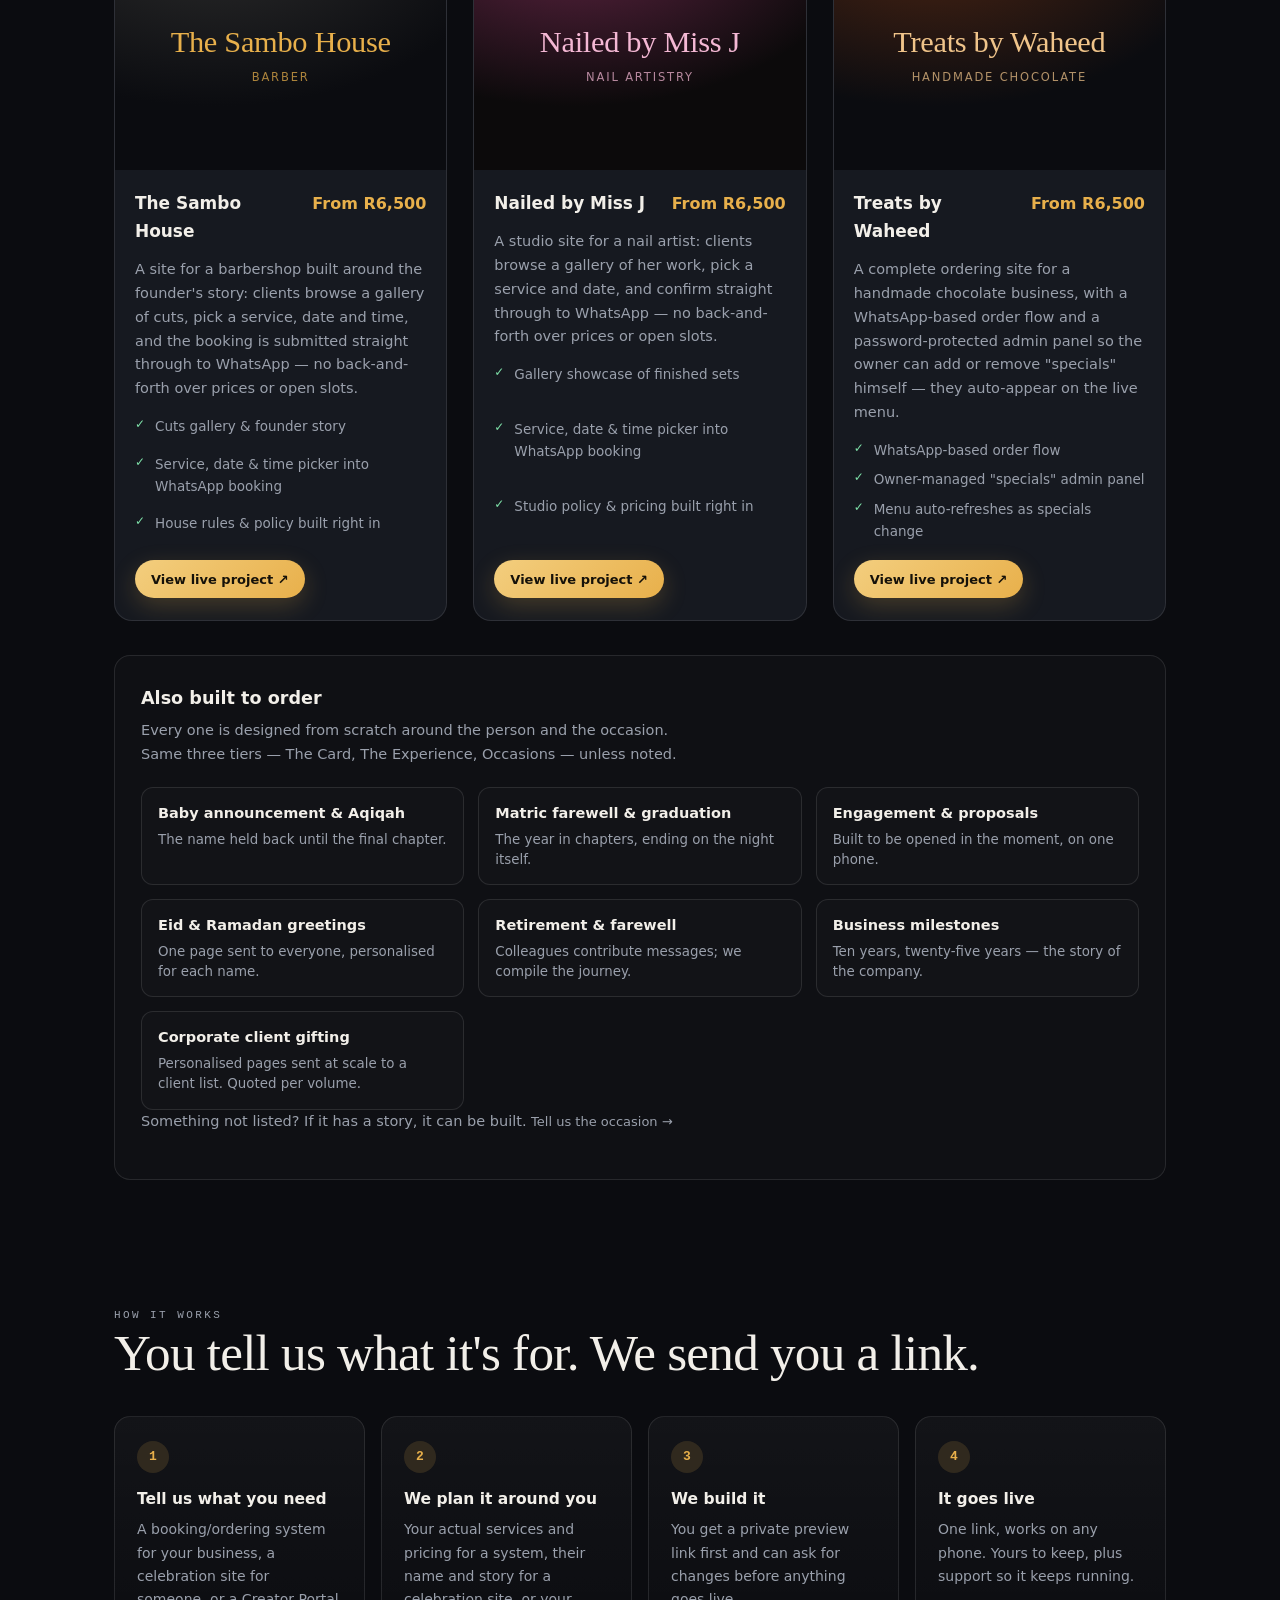
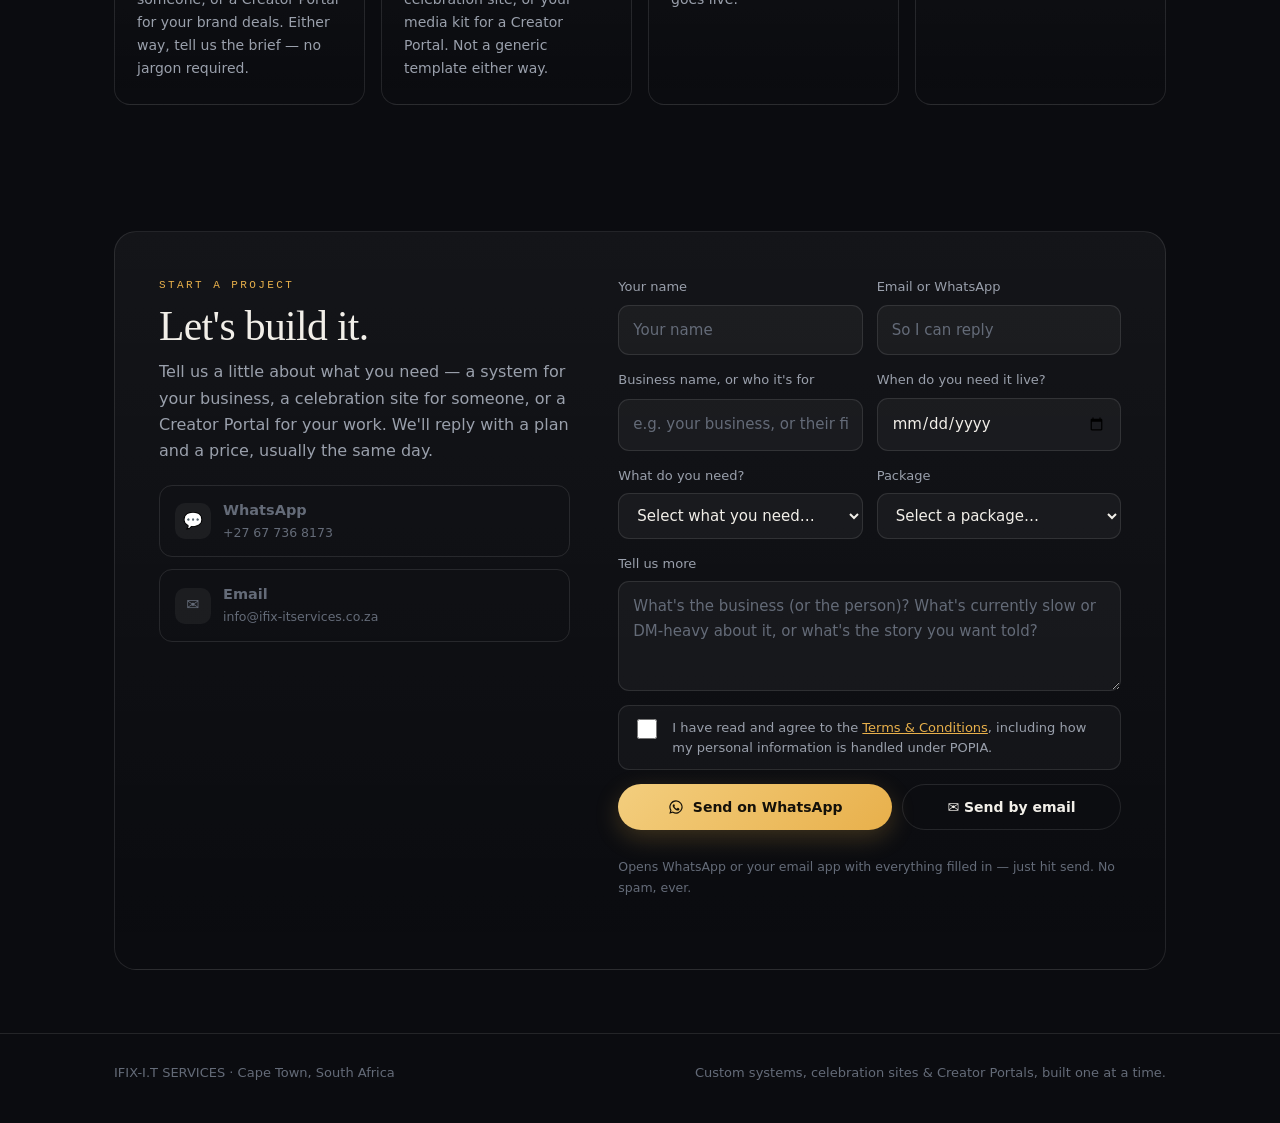
==== commit 30e14b19: "Add files via upload" ====
--- a/portfolio/index.html
+++ b/portfolio/index.html
@@ -1677,5 +1677,10 @@
   ]
 }
 </script>
+<!-- Fixi · IFIX site assistant -->
+<script>
+  window.IFIX_BOT_CONFIG = { apiUrl: "https://ifix-assistant.tasleemadvids8.workers.dev/" };
+</script>
+<script src="/js/ifix-bot.js" defer></script>
 </body>
 </html>
